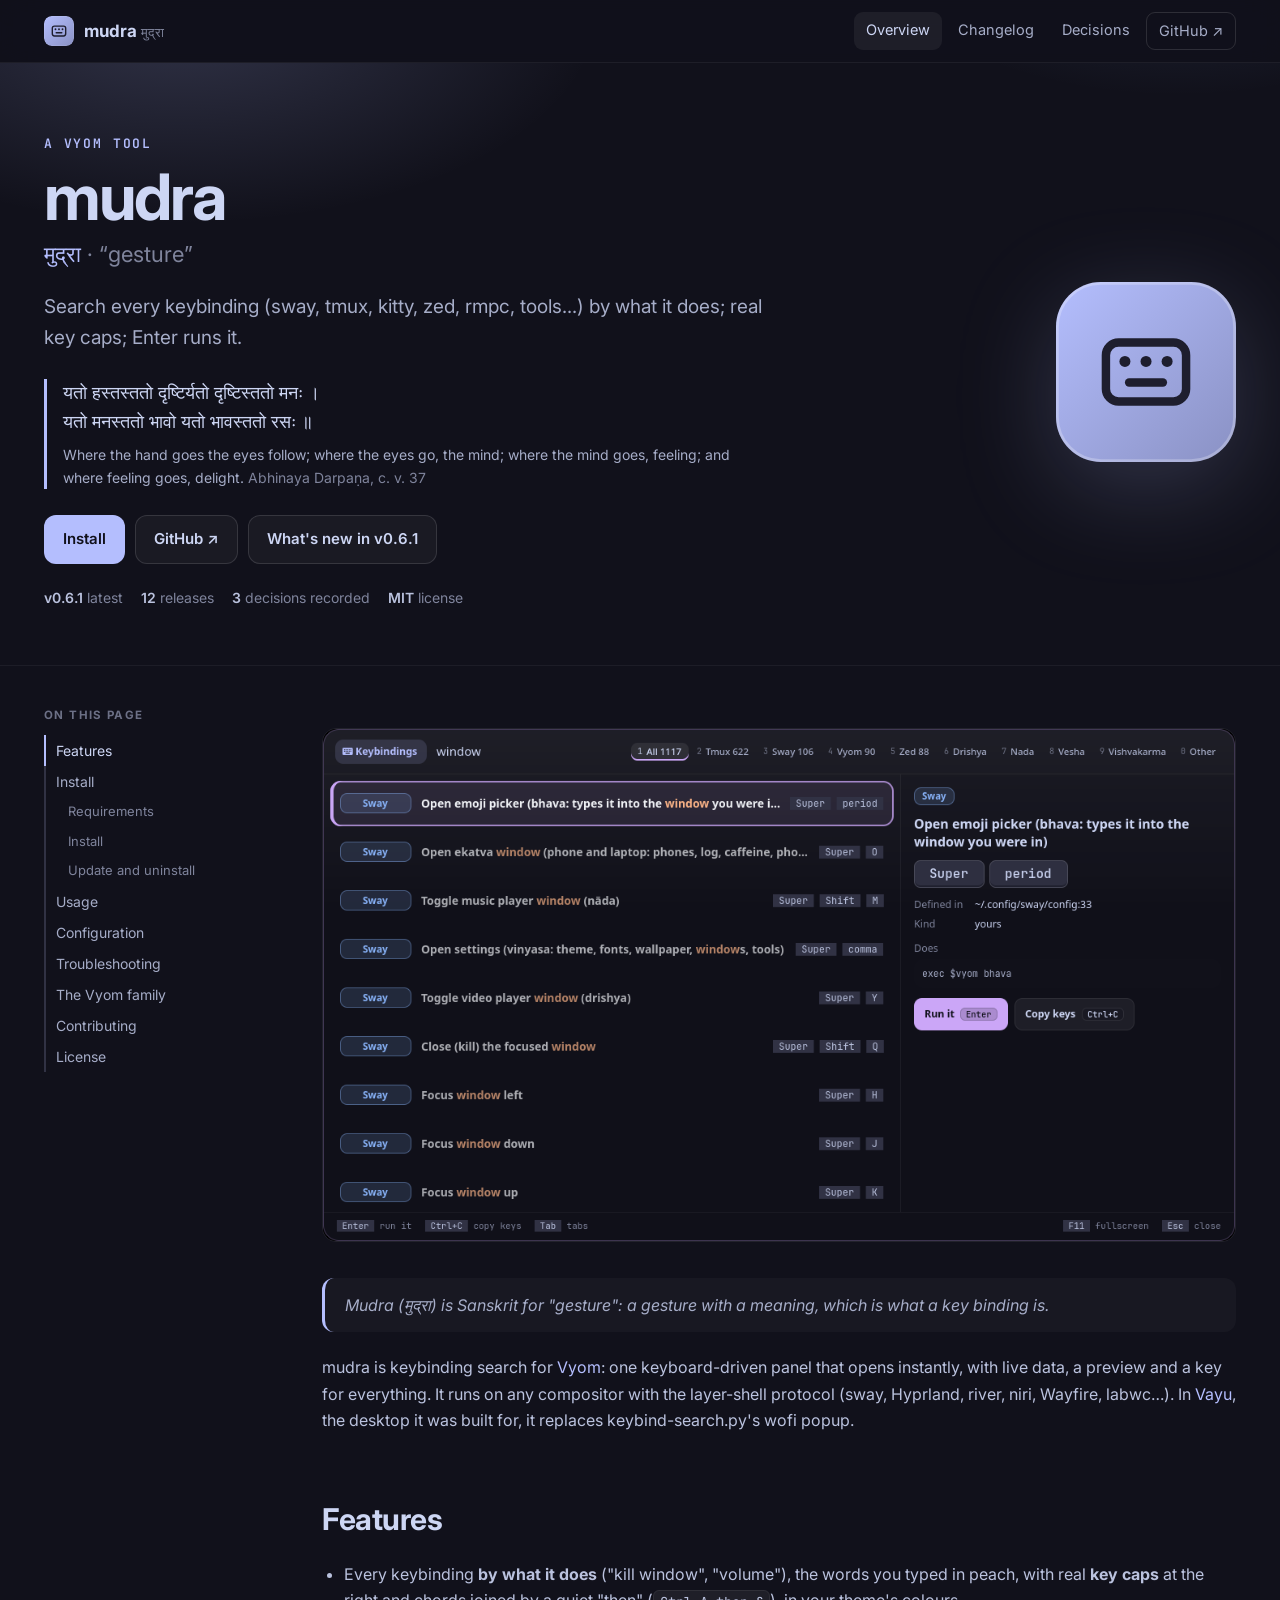
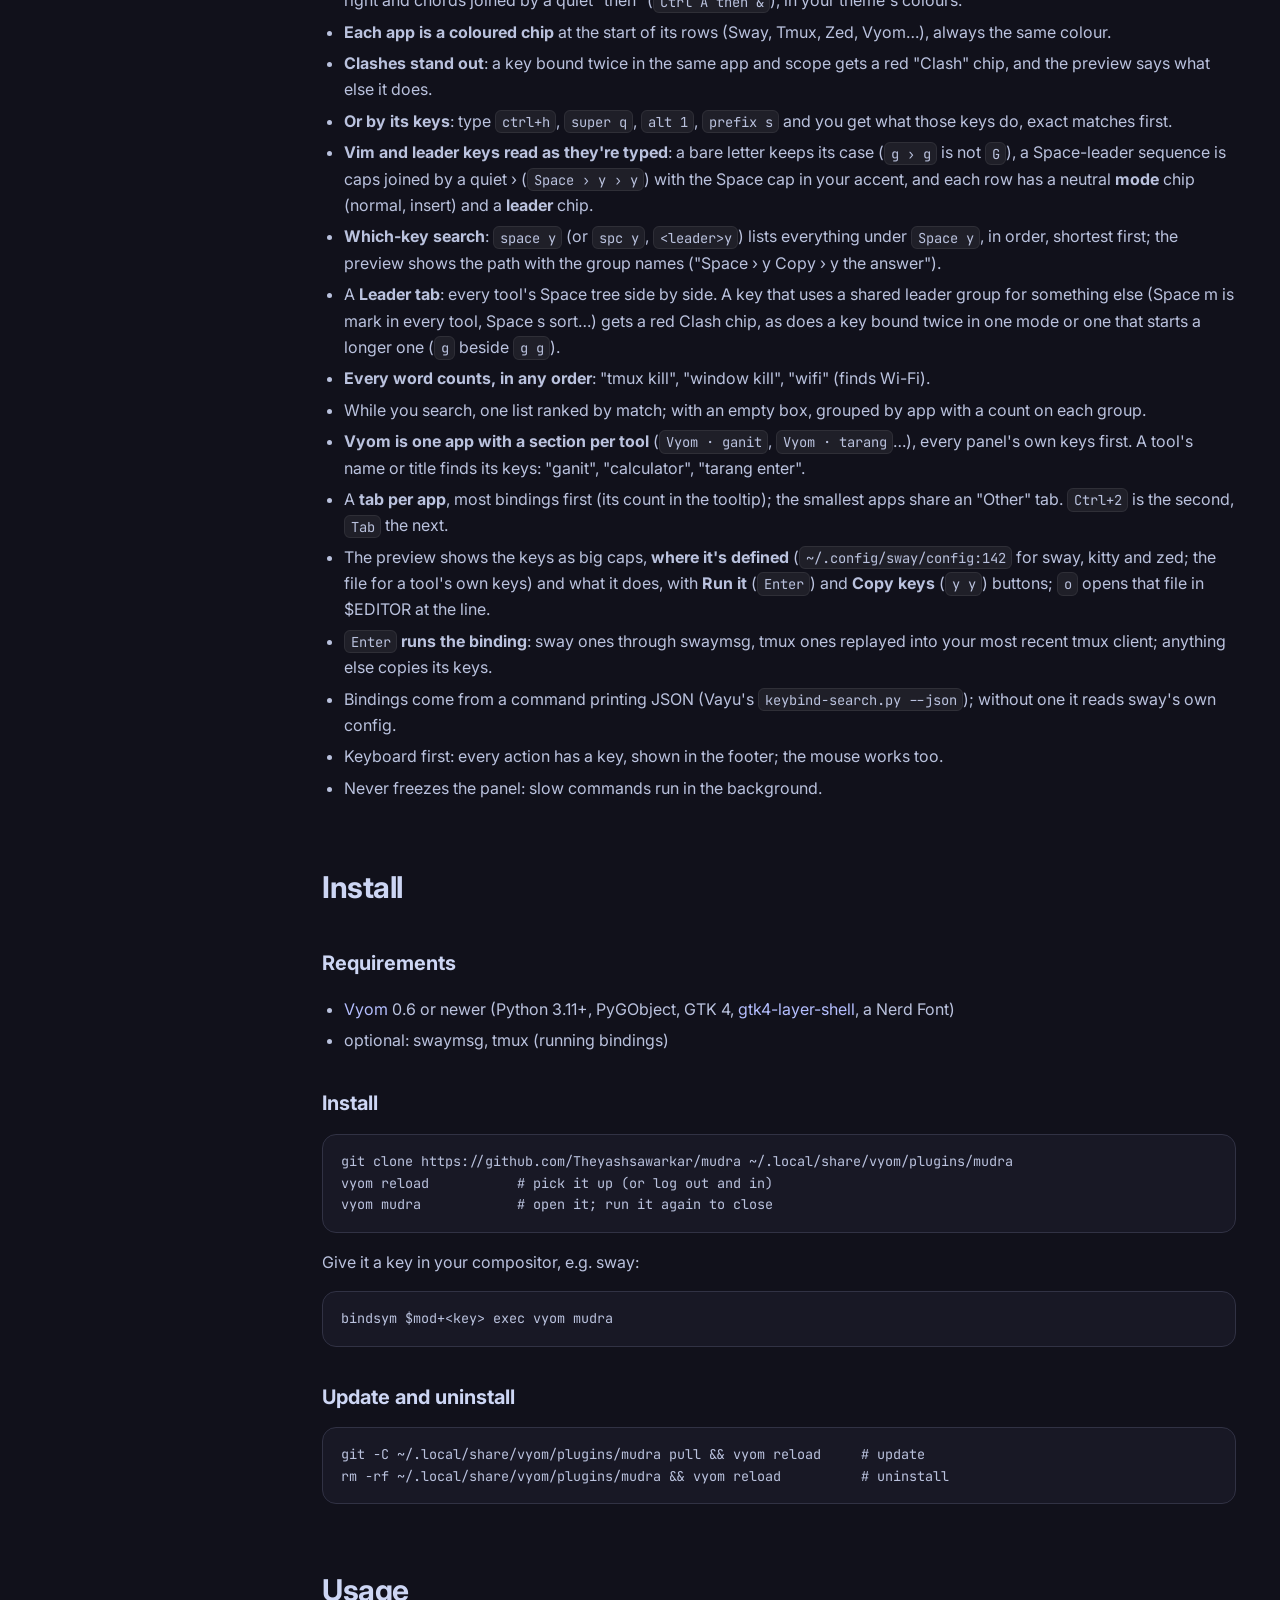
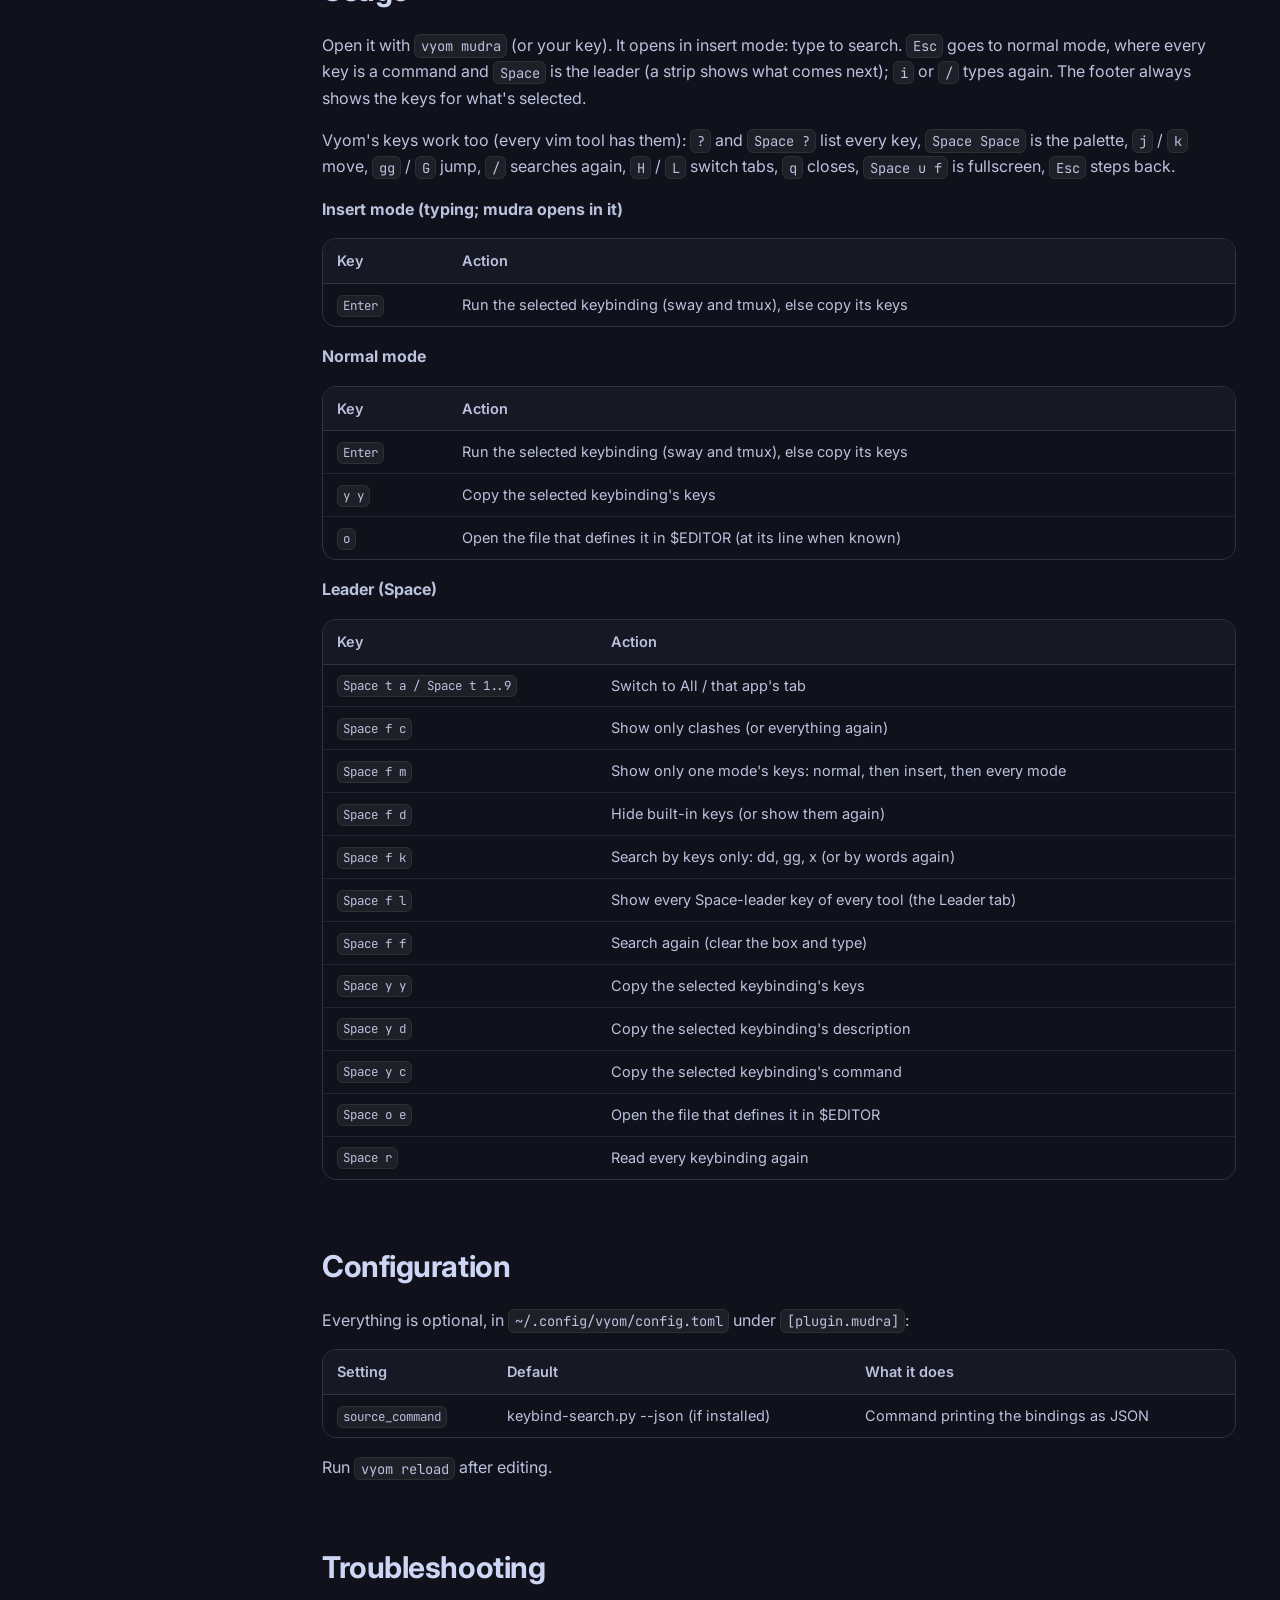
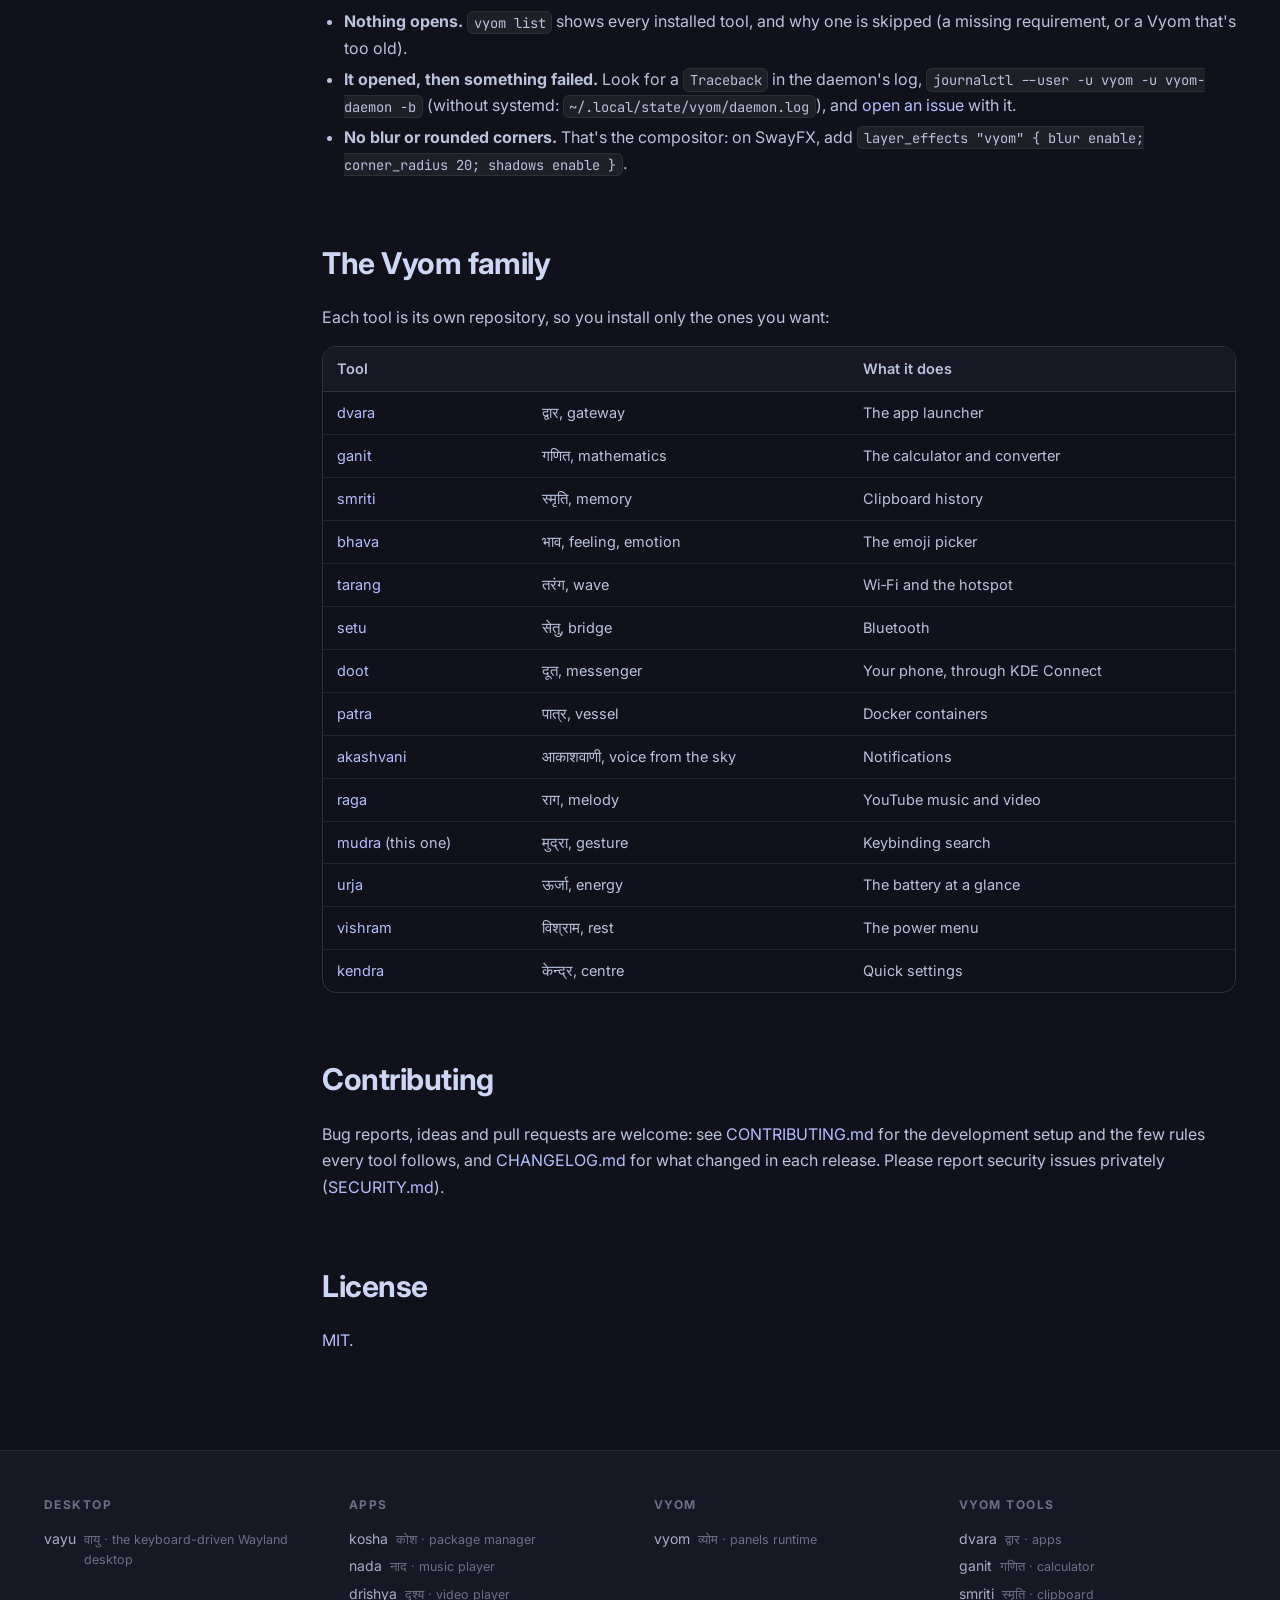
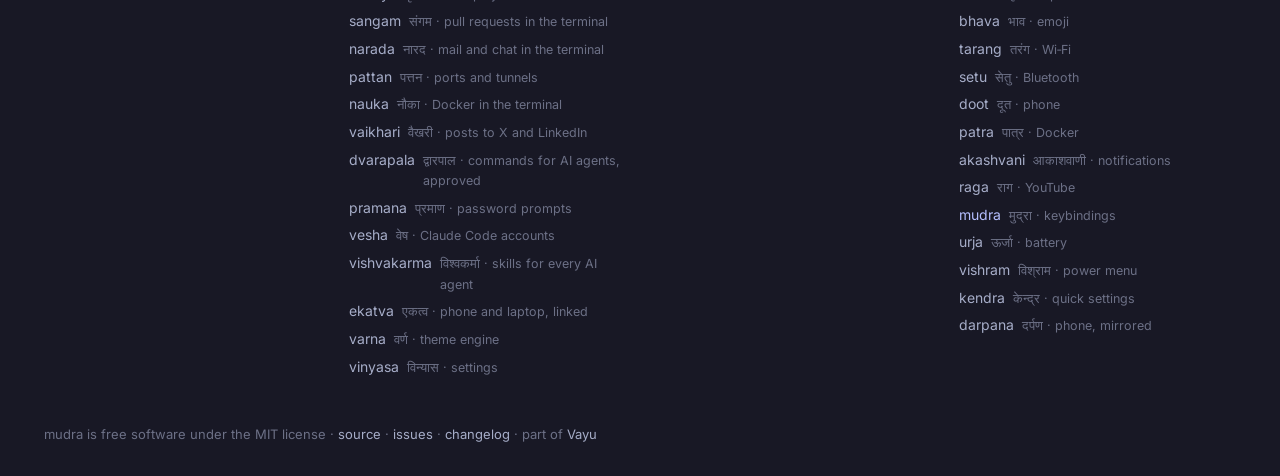
==== docs/index.html @ 69689704 "v0.6.1: No full read of every keybinding when Vyom starts. Co-Authored-By: Claude Opus 5.5 <noreply@" ====
<!doctype html>
<html lang="en">
<head>
<meta charset="utf-8">
<meta name="viewport" content="width=device-width, initial-scale=1">
<title>mudra · Search every keybinding (sway, tmux, kitty, zed, rmpc, tools...) by what it does; real key caps; Enter runs it.</title>
<meta name="description" content="Search every keybinding (sway, tmux, kitty, zed, rmpc, tools...) by what it does; real key caps; Enter runs it.">
<meta property="og:title" content="mudra · Search every keybinding (sway, tmux, kitty, zed, rmpc, tools...) by what it does; real key caps; Enter runs it.">
<meta property="og:description" content="Search every keybinding (sway, tmux, kitty, zed, rmpc, tools...) by what it does; real key caps; Enter runs it.">
<meta name="theme-color" content="#11111b">
<link rel="icon" href="assets/logo.svg" type="image/svg+xml">
<link rel="preconnect" href="https://fonts.googleapis.com">
<link href="https://fonts.googleapis.com/css2?family=Inter:wght@400;500;600;700;800&family=JetBrains+Mono:wght@400;600&display=swap" rel="stylesheet">
<link rel="stylesheet" href="assets/site.css">
<style>:root{--accent:#b4befe;--glow:#b4befe33}</style>
</head>
<body>
<header class="top"><div class="in">
<a class="brand" href="index.html"><img src="assets/logo.svg" alt=""><span>mudra <small>मुद्रा</small></span></a>
<nav><a href="index.html" class="on">Overview</a><a href="changelog.html" class="">Changelog</a><a href="adr/index.html" class=" hide">Decisions</a><a class="gh" href="https://github.com/Theyashsawarkar/mudra">GitHub ↗</a></nav></div></header>
<section class="hero"><div class="in"><div>
<div class="eyebrow">a Vyom tool</div>
<h1>mudra</h1>
<div class="sa">मुद्रा <span>· “gesture”</span></div>
<p class="lead">Search every keybinding (sway, tmux, kitty, zed, rmpc, tools...) by what it does; real key caps; Enter runs it.</p>
<figure class="shloka"><p lang="sa">यतो हस्तस्ततो दृष्टिर्यतो दृष्टिस्ततो मनः ।<br>यतो मनस्ततो भावो यतो भावस्ततो रसः ॥</p><figcaption>Where the hand goes the eyes follow; where the eyes go, the mind; where the mind goes, feeling; and where feeling goes, delight. <cite>Abhinaya Darpaṇa, c. v. 37</cite></figcaption></figure>
<div class="cta"><a class="btn primary" href="#install">Install</a><a class="btn" href="https://github.com/Theyashsawarkar/mudra">GitHub ↗</a>
<a class="btn" href="changelog.html">What's new in v0.6.1</a></div>
<div class="meta"><span><b>v0.6.1</b> latest</span><span><b>12</b> releases</span><span><b>3</b> decisions recorded</span><span><b>MIT</b> license</span></div>
</div><img class="logo" src="assets/logo.svg" alt="mudra logo"></div></section>
<div class="wrap"><aside class="toc"><b>On this page</b><a class="l2" href="#features">Features</a><a class="l2" href="#install">Install</a><a class="l3" href="#requirements">Requirements</a><a class="l3" href="#install">Install</a><a class="l3" href="#update-and-uninstall">Update and uninstall</a><a class="l2" href="#usage">Usage</a><a class="l2" href="#configuration">Configuration</a><a class="l2" href="#troubleshooting">Troubleshooting</a><a class="l2" href="#the-vyom-family">The Vyom family</a><a class="l2" href="#contributing">Contributing</a><a class="l2" href="#license">License</a></aside><article>
<p align="center">
  <img alt="mudra: keybindings panel" src="assets/screenshots/mudra.png" width="100%">
</p>
<blockquote><p><em>Mudra</em> (मुद्रा) is Sanskrit for "gesture": a gesture with a meaning, which is what a key binding is.</p></blockquote>
<p>mudra is keybinding search for <a href="https://github.com/Theyashsawarkar/vyom">Vyom</a>: one keyboard-driven panel that opens instantly, with live data, a preview and a key for everything. It runs on any compositor with the layer-shell protocol (sway, Hyprland, river, niri, Wayfire, labwc…). In <a href="https://github.com/Theyashsawarkar/vayu">Vayu</a>, the desktop it was built for, it replaces keybind-search.py's wofi popup.</p>
<h2 id="features"><a class="anchor" href="#features">#</a>Features</h2>
<ul><li>Every keybinding <strong>by what it does</strong> ("kill window", "volume"), the words you typed in peach, with real <strong>key caps</strong> at the right and chords joined by a quiet "then" (<code>Ctrl A then &amp;</code>), in your theme's colours.</li><li><strong>Each app is a coloured chip</strong> at the start of its rows (Sway, Tmux, Zed, Vyom…), always the same colour.</li><li><strong>Clashes stand out</strong>: a key bound twice in the same app and scope gets a red "Clash" chip, and the preview says what else it does.</li><li><strong>Or by its keys</strong>: type <code>ctrl+h</code>, <code>super q</code>, <code>alt 1</code>, <code>prefix s</code> and you get what those keys do, exact matches first.</li><li><strong>Vim and leader keys read as they're typed</strong>: a bare letter keeps its case (<code>g › g</code> is not <code>G</code>), a Space-leader sequence is caps joined by a quiet › (<code>Space › y › y</code>) with the Space cap in your accent, and each row has a neutral <strong>mode</strong> chip (normal, insert) and a <strong>leader</strong> chip.</li><li><strong>Which-key search</strong>: <code>space y</code> (or <code>spc y</code>, <code>&lt;leader&gt;y</code>) lists everything under <code>Space y</code>, in order, shortest first; the preview shows the path with the group names ("Space › y Copy › y the answer").</li><li>A <strong>Leader tab</strong>: every tool's Space tree side by side. A key that uses a shared leader group for something else (Space m is mark in every tool, Space s sort…) gets a red Clash chip, as does a key bound twice in one mode or one that starts a longer one (<code>g</code> beside <code>g g</code>).</li><li><strong>Every word counts, in any order</strong>: "tmux kill", "window kill", "wifi" (finds Wi-Fi).</li><li>While you search, one list ranked by match; with an empty box, grouped by app with a count on each group.</li><li><strong>Vyom is one app with a section per tool</strong> (<code>Vyom · ganit</code>, <code>Vyom · tarang</code>…), every panel's own keys first. A tool's name or title finds its keys: "ganit", "calculator", "tarang enter".</li><li>A <strong>tab per app</strong>, most bindings first (its count in the tooltip); the smallest apps share an "Other" tab. <code>Ctrl+2</code> is the second, <code>Tab</code> the next.</li><li>The preview shows the keys as big caps, <strong>where it's defined</strong> (<code>~/.config/sway/config:142</code> for sway, kitty and zed; the file for a tool's own keys) and what it does, with <strong>Run it</strong> (<code>Enter</code>) and <strong>Copy keys</strong> (<code>y y</code>) buttons; <code>o</code> opens that file in $EDITOR at the line.</li><li><code>Enter</code> <strong>runs the binding</strong>: sway ones through swaymsg, tmux ones replayed into your most recent tmux client; anything else copies its keys.</li><li>Bindings come from a command printing JSON (Vayu's <code>keybind-search.py --json</code>); without one it reads sway's own config.</li><li>Keyboard first: every action has a key, shown in the footer; the mouse works too.</li><li>Never freezes the panel: slow commands run in the background.</li></ul>
<h2 id="install"><a class="anchor" href="#install">#</a>Install</h2>
<h3 id="requirements"><a class="anchor" href="#requirements">#</a>Requirements</h3>
<ul><li><a href="https://github.com/Theyashsawarkar/vyom">Vyom</a> 0.6 or newer (Python 3.11+, PyGObject, GTK 4, <a href="https://github.com/wmww/gtk4-layer-shell">gtk4-layer-shell</a>, a Nerd Font)</li><li>optional: swaymsg, tmux (running bindings)</li></ul>
<h3 id="install"><a class="anchor" href="#install">#</a>Install</h3>
<pre class="code" data-lang="sh"><code>git clone https://github.com/Theyashsawarkar/mudra ~/.local/share/vyom/plugins/mudra
vyom reload           # pick it up (or log out and in)
vyom mudra            # open it; run it again to close</code></pre>
<p>Give it a key in your compositor, e.g. sway:</p>
<pre class="code" data-lang="sh"><code>bindsym $mod+&lt;key&gt; exec vyom mudra</code></pre>
<h3 id="update-and-uninstall"><a class="anchor" href="#update-and-uninstall">#</a>Update and uninstall</h3>
<pre class="code" data-lang="sh"><code>git -C ~/.local/share/vyom/plugins/mudra pull &amp;&amp; vyom reload     # update
rm -rf ~/.local/share/vyom/plugins/mudra &amp;&amp; vyom reload          # uninstall</code></pre>
<h2 id="usage"><a class="anchor" href="#usage">#</a>Usage</h2>
<p>Open it with <code>vyom mudra</code> (or your key). It opens in insert mode: type to search. <code>Esc</code> goes to normal mode, where every key is a command and <code>Space</code> is the leader (a strip shows what comes next); <code>i</code> or <code>/</code> types again. The footer always shows the keys for what's selected.</p>
<!-- KEYS (generated by scripts/keybinds.py from mudra/vim.py) -->
<p>Vyom's keys work too (every vim tool has them): <code>?</code> and <code>Space ?</code> list every key, <code>Space Space</code> is the palette, <code>j</code> / <code>k</code> move, <code>gg</code> / <code>G</code> jump, <code>/</code> searches again, <code>H</code> / <code>L</code> switch tabs, <code>q</code> closes, <code>Space u f</code> is fullscreen, <code>Esc</code> steps back.</p>
<p><strong>Insert mode (typing; mudra opens in it)</strong></p>
<div class="table"><table><thead><tr><th>Key</th><th>Action</th></tr></thead><tbody><tr><td><code>Enter</code></td><td>Run the selected keybinding (sway and tmux), else copy its keys</td></tr></tbody></table></div>
<p><strong>Normal mode</strong></p>
<div class="table"><table><thead><tr><th>Key</th><th>Action</th></tr></thead><tbody><tr><td><code>Enter</code></td><td>Run the selected keybinding (sway and tmux), else copy its keys</td></tr><tr><td><code>y y</code></td><td>Copy the selected keybinding's keys</td></tr><tr><td><code>o</code></td><td>Open the file that defines it in $EDITOR (at its line when known)</td></tr></tbody></table></div>
<p><strong>Leader (Space)</strong></p>
<div class="table"><table><thead><tr><th>Key</th><th>Action</th></tr></thead><tbody><tr><td><code>Space t a / Space t 1..9</code></td><td>Switch to All / that app's tab</td></tr><tr><td><code>Space f c</code></td><td>Show only clashes (or everything again)</td></tr><tr><td><code>Space f m</code></td><td>Show only one mode's keys: normal, then insert, then every mode</td></tr><tr><td><code>Space f d</code></td><td>Hide built-in keys (or show them again)</td></tr><tr><td><code>Space f k</code></td><td>Search by keys only: dd, gg, x (or by words again)</td></tr><tr><td><code>Space f l</code></td><td>Show every Space-leader key of every tool (the Leader tab)</td></tr><tr><td><code>Space f f</code></td><td>Search again (clear the box and type)</td></tr><tr><td><code>Space y y</code></td><td>Copy the selected keybinding's keys</td></tr><tr><td><code>Space y d</code></td><td>Copy the selected keybinding's description</td></tr><tr><td><code>Space y c</code></td><td>Copy the selected keybinding's command</td></tr><tr><td><code>Space o e</code></td><td>Open the file that defines it in $EDITOR</td></tr><tr><td><code>Space r</code></td><td>Read every keybinding again</td></tr></tbody></table></div>
<!-- END KEYS -->
<h2 id="configuration"><a class="anchor" href="#configuration">#</a>Configuration</h2>
<p>Everything is optional, in <code>~/.config/vyom/config.toml</code> under <code>[plugin.mudra]</code>:</p>
<div class="table"><table><thead><tr><th>Setting</th><th>Default</th><th>What it does</th></tr></thead><tbody><tr><td><code>source_command</code></td><td>keybind-search.py --json (if installed)</td><td>Command printing the bindings as JSON</td></tr></tbody></table></div>
<p>Run <code>vyom reload</code> after editing.</p>
<h2 id="troubleshooting"><a class="anchor" href="#troubleshooting">#</a>Troubleshooting</h2>
<ul><li><strong>Nothing opens.</strong> <code>vyom list</code> shows every installed tool, and why one is skipped (a missing requirement, or a Vyom that's too old).</li><li><strong>It opened, then something failed.</strong> Look for a <code>Traceback</code> in the daemon's log, <code>journalctl --user -u vyom -u vyom-daemon -b</code> (without systemd: <code>~/.local/state/vyom/daemon.log</code>), and <a href="https://github.com/Theyashsawarkar/mudra/issues/new/choose">open an issue</a> with it.</li><li><strong>No blur or rounded corners.</strong> That's the compositor: on SwayFX, add <code>layer_effects &quot;vyom&quot; { blur enable; corner_radius 20; shadows enable }</code>.</li></ul>
<h2 id="the-vyom-family"><a class="anchor" href="#the-vyom-family">#</a>The Vyom family</h2>
<p>Each tool is its own repository, so you install only the ones you want:</p>
<div class="table"><table><thead><tr><th>Tool</th><th></th><th>What it does</th></tr></thead><tbody><tr><td><a href="https://github.com/Theyashsawarkar/dvara">dvara</a></td><td>द्वार, gateway</td><td>The app launcher</td></tr><tr><td><a href="https://github.com/Theyashsawarkar/ganit">ganit</a></td><td>गणित, mathematics</td><td>The calculator and converter</td></tr><tr><td><a href="https://github.com/Theyashsawarkar/smriti">smriti</a></td><td>स्मृति, memory</td><td>Clipboard history</td></tr><tr><td><a href="https://github.com/Theyashsawarkar/bhava">bhava</a></td><td>भाव, feeling, emotion</td><td>The emoji picker</td></tr><tr><td><a href="https://github.com/Theyashsawarkar/tarang">tarang</a></td><td>तरंग, wave</td><td>Wi‑Fi and the hotspot</td></tr><tr><td><a href="https://github.com/Theyashsawarkar/setu">setu</a></td><td>सेतु, bridge</td><td>Bluetooth</td></tr><tr><td><a href="https://github.com/Theyashsawarkar/doot">doot</a></td><td>दूत, messenger</td><td>Your phone, through KDE Connect</td></tr><tr><td><a href="https://github.com/Theyashsawarkar/patra">patra</a></td><td>पात्र, vessel</td><td>Docker containers</td></tr><tr><td><a href="https://github.com/Theyashsawarkar/akashvani">akashvani</a></td><td>आकाशवाणी, voice from the sky</td><td>Notifications</td></tr><tr><td><a href="https://github.com/Theyashsawarkar/raga">raga</a></td><td>राग, melody</td><td>YouTube music and video</td></tr><tr><td><a href="https://github.com/Theyashsawarkar/mudra">mudra</a> (this one)</td><td>मुद्रा, gesture</td><td>Keybinding search</td></tr><tr><td><a href="https://github.com/Theyashsawarkar/urja">urja</a></td><td>ऊर्जा, energy</td><td>The battery at a glance</td></tr><tr><td><a href="https://github.com/Theyashsawarkar/vishram">vishram</a></td><td>विश्राम, rest</td><td>The power menu</td></tr><tr><td><a href="https://github.com/Theyashsawarkar/kendra">kendra</a></td><td>केन्द्र, centre</td><td>Quick settings</td></tr></tbody></table></div>
<h2 id="contributing"><a class="anchor" href="#contributing">#</a>Contributing</h2>
<p>Bug reports, ideas and pull requests are welcome: see <a href="https://github.com/Theyashsawarkar/mudra/blob/main/CONTRIBUTING.md">CONTRIBUTING.md</a> for the development setup and the few rules every tool follows, and <a href="changelog.html">CHANGELOG.md</a> for what changed in each release. Please report security issues privately (<a href="https://github.com/Theyashsawarkar/mudra/blob/main/SECURITY.md">SECURITY.md</a>).</p>
<h2 id="license"><a class="anchor" href="#license">#</a>License</h2>
<p><a href="https://github.com/Theyashsawarkar/mudra/blob/main/LICENSE">MIT</a>.</p>
</article></div>
<footer><div class="in"><div><h4>Desktop</h4><a href="https://theyashsawarkar.github.io/vayu/" class="">vayu <span>वायु · the keyboard-driven Wayland desktop</span></a></div><div><h4>Apps</h4><a href="https://theyashsawarkar.github.io/kosha/" class="">kosha <span>कोश · package manager</span></a><a href="https://theyashsawarkar.github.io/nada/" class="">nada <span>नाद · music player</span></a><a href="https://theyashsawarkar.github.io/drishya/" class="">drishya <span>दृश्य · video player</span></a><a href="https://theyashsawarkar.github.io/sangam/" class="">sangam <span>संगम · pull requests in the terminal</span></a><a href="https://theyashsawarkar.github.io/narada/" class="">narada <span>नारद · mail and chat in the terminal</span></a><a href="https://theyashsawarkar.github.io/pattan/" class="">pattan <span>पत्तन · ports and tunnels</span></a><a href="https://theyashsawarkar.github.io/nauka/" class="">nauka <span>नौका · Docker in the terminal</span></a><a href="https://theyashsawarkar.github.io/vaikhari/" class="">vaikhari <span>वैखरी · posts to X and LinkedIn</span></a><a href="https://theyashsawarkar.github.io/dvarapala/" class="">dvarapala <span>द्वारपाल · commands for AI agents, approved</span></a><a href="https://theyashsawarkar.github.io/pramana/" class="">pramana <span>प्रमाण · password prompts</span></a><a href="https://theyashsawarkar.github.io/vesha/" class="">vesha <span>वेष · Claude Code accounts</span></a><a href="https://theyashsawarkar.github.io/vishvakarma/" class="">vishvakarma <span>विश्वकर्मा · skills for every AI agent</span></a><a href="https://theyashsawarkar.github.io/ekatva/" class="">ekatva <span>एकत्व · phone and laptop, linked</span></a><a href="https://theyashsawarkar.github.io/varna/" class="">varna <span>वर्ण · theme engine</span></a><a href="https://theyashsawarkar.github.io/vinyasa/" class="">vinyasa <span>विन्यास · settings</span></a></div><div><h4>Vyom</h4><a href="https://theyashsawarkar.github.io/vyom/" class="">vyom <span>व्योम · panels runtime</span></a></div><div><h4>Vyom tools</h4><a href="https://theyashsawarkar.github.io/dvara/" class="">dvara <span>द्वार · apps</span></a><a href="https://theyashsawarkar.github.io/ganit/" class="">ganit <span>गणित · calculator</span></a><a href="https://theyashsawarkar.github.io/smriti/" class="">smriti <span>स्मृति · clipboard</span></a><a href="https://theyashsawarkar.github.io/bhava/" class="">bhava <span>भाव · emoji</span></a><a href="https://theyashsawarkar.github.io/tarang/" class="">tarang <span>तरंग · Wi‑Fi</span></a><a href="https://theyashsawarkar.github.io/setu/" class="">setu <span>सेतु · Bluetooth</span></a><a href="https://theyashsawarkar.github.io/doot/" class="">doot <span>दूत · phone</span></a><a href="https://theyashsawarkar.github.io/patra/" class="">patra <span>पात्र · Docker</span></a><a href="https://theyashsawarkar.github.io/akashvani/" class="">akashvani <span>आकाशवाणी · notifications</span></a><a href="https://theyashsawarkar.github.io/raga/" class="">raga <span>राग · YouTube</span></a><a href="https://theyashsawarkar.github.io/mudra/" class="me">mudra <span>मुद्रा · keybindings</span></a><a href="https://theyashsawarkar.github.io/urja/" class="">urja <span>ऊर्जा · battery</span></a><a href="https://theyashsawarkar.github.io/vishram/" class="">vishram <span>विश्राम · power menu</span></a><a href="https://theyashsawarkar.github.io/kendra/" class="">kendra <span>केन्द्र · quick settings</span></a><a href="https://theyashsawarkar.github.io/darpana/" class="">darpana <span>दर्पण · phone, mirrored</span></a></div></div>
<div class="bottom">mudra is free software under the MIT license · <a href="https://github.com/Theyashsawarkar/mudra">source</a> · <a href="https://github.com/Theyashsawarkar/mudra/issues">issues</a> · <a href="changelog.html">changelog</a> · part of <a href="https://theyashsawarkar.github.io/vayu/">Vayu</a></div></footer>
<script>
document.querySelectorAll('pre.code').forEach(p=>{const b=document.createElement('button');b.className='copy';b.textContent='Copy';
b.onclick=()=>{navigator.clipboard.writeText(p.innerText.replace(/^Copy/,'')).then(()=>{b.textContent='Copied';setTimeout(()=>b.textContent='Copy',1200)})};p.appendChild(b)});
const links=[...document.querySelectorAll('.toc a')];if(links.length){const hs=links.map(a=>document.getElementById(a.hash.slice(1))).filter(Boolean);
const on=()=>{let cur=hs[0];for(const h of hs){if(h.getBoundingClientRect().top<120)cur=h}links.forEach(a=>a.classList.toggle('on',cur&&a.hash==='#'+cur.id))};
addEventListener('scroll',on,{passive:true});on()}
</script>
</body>
</html>
---- docs/assets/site.css ----
:root{--crust:#11111b;--mantle:#181825;--base:#1e1e2e;--s0:#313244;--s1:#45475a;--ov0:#6c7086;--ov1:#7f849c;
--sub0:#a6adc8;--sub1:#bac2de;--text:#cdd6f4;--mauve:#cba6f7;--green:#a6e3a1;--peach:#fab387;--red:#f38ba8;--blue:#89b4fa;
--ui:"Inter","Segoe UI",system-ui,sans-serif;--mono:"JetBrains Mono","JetBrainsMono Nerd Font",ui-monospace,monospace}
*{box-sizing:border-box}html{scroll-behavior:smooth;scroll-padding-top:76px}
body{margin:0;background:var(--crust);color:var(--text);font:16px/1.65 var(--ui);-webkit-font-smoothing:antialiased}
a{color:var(--accent);text-decoration:none}a:hover{text-decoration:underline}
code{font:.86em var(--mono);background:rgba(255,255,255,.06);border:1px solid rgba(255,255,255,.07);padding:.12em .4em;border-radius:6px;color:var(--sub1)}
img{max-width:100%;height:auto}
/* nav */
.top{position:sticky;top:0;z-index:20;backdrop-filter:blur(18px) saturate(1.4);-webkit-backdrop-filter:blur(18px) saturate(1.4);
background:rgba(17,17,27,.72);border-bottom:1px solid rgba(255,255,255,.06)}
.top .in{max-width:1240px;margin:0 auto;padding:12px 24px;display:flex;align-items:center;gap:22px}
.brand{display:flex;align-items:center;gap:10px;font-weight:700;font-size:17px;color:var(--text)}
.brand img{width:30px;height:30px;border-radius:8px}.brand small{font-weight:500;color:var(--ov1);font-size:13px}
.top nav{display:flex;gap:4px;margin-left:auto;flex-wrap:wrap}
.top nav a{color:var(--sub0);padding:6px 12px;border-radius:9px;font-size:14.5px}
.top nav a:hover,.top nav a.on{background:rgba(255,255,255,.06);color:var(--text);text-decoration:none}
.top nav a.gh{border:1px solid rgba(255,255,255,.12)}
/* hero */
.hero{position:relative;overflow:hidden;border-bottom:1px solid rgba(255,255,255,.05)}
.hero:before{content:"";position:absolute;inset:-40% -10% auto;height:640px;
background:radial-gradient(600px 300px at 20% 30%,var(--glow),transparent 70%),radial-gradient(500px 300px at 85% 10%,rgba(137,180,250,.18),transparent 70%);pointer-events:none}
.hero .in{position:relative;max-width:1240px;margin:0 auto;padding:72px 24px 56px;display:grid;grid-template-columns:minmax(0,1fr) auto;gap:40px;align-items:center}
.eyebrow{font:600 13px var(--mono);letter-spacing:.14em;text-transform:uppercase;color:var(--accent)}
.hero h1{font-size:clamp(40px,6vw,64px);line-height:1.04;margin:12px 0 6px;letter-spacing:-.03em}
.hero .sa{font-size:22px;color:var(--accent);margin-bottom:18px}.hero .sa span{color:var(--ov1)}
.hero .shloka{margin:0 0 26px;padding-left:16px;border-left:3px solid var(--accent);max-width:720px}.hero .shloka p{margin:0 0 6px;font-size:18px;line-height:1.6;color:var(--text)}.hero .shloka figcaption{font-size:14px;color:var(--sub0)}.hero .shloka cite{color:var(--ov1);font-style:normal;white-space:nowrap}
.hero p.lead{font-size:19px;color:var(--sub0);max-width:720px;margin:0 0 26px}
.cta{display:flex;gap:10px;flex-wrap:wrap}
.btn{display:inline-flex;align-items:center;gap:8px;padding:11px 18px;border-radius:12px;font-weight:600;font-size:15px;border:1px solid rgba(255,255,255,.12);color:var(--text);background:rgba(255,255,255,.04)}
.btn:hover{text-decoration:none;background:rgba(255,255,255,.08)}
.btn.primary{background:var(--accent);color:var(--crust);border-color:transparent}.btn.primary:hover{filter:brightness(1.06)}
.hero .logo{width:180px;height:180px;filter:drop-shadow(0 24px 48px var(--glow))}
.meta{display:flex;gap:18px;flex-wrap:wrap;margin-top:22px;color:var(--ov1);font-size:14px}.meta b{color:var(--sub1);font-weight:600}
/* layout */
.wrap{max-width:1240px;margin:0 auto;padding:40px 24px 80px;display:grid;grid-template-columns:230px minmax(0,1fr);gap:48px}
.toc{position:sticky;top:84px;align-self:start;max-height:calc(100vh - 100px);overflow:auto;font-size:14px;padding-right:6px}
.toc b{display:block;font-size:11.5px;letter-spacing:.12em;text-transform:uppercase;color:var(--ov0);margin:0 0 10px}
.toc a{display:block;color:var(--sub0);padding:4px 10px;border-left:2px solid var(--s0)}
.toc a.l3{padding-left:22px;font-size:13px;color:var(--ov1)}
.toc a:hover,.toc a.on{color:var(--text);border-left-color:var(--accent);text-decoration:none}
article{min-width:0}
article h2{font-size:30px;letter-spacing:-.015em;margin:56px 0 14px;padding-top:6px}
article h2:first-child{margin-top:0}
article h3{font-size:20px;margin:34px 0 10px}article h4{font-size:16px;margin:24px 0 8px;color:var(--sub1)}
article p,article li{color:var(--sub1)}
article .anchor{opacity:0;margin-left:-22px;width:22px;display:inline-block;color:var(--ov0)}
article h2:hover .anchor,article h3:hover .anchor{opacity:1;text-decoration:none}
article ul,article ol{padding-left:22px}article li{margin:5px 0}
article img{border-radius:14px;border:1px solid rgba(255,255,255,.07)}
article p[align=center]{text-align:center}article p[align=center] img{margin:6px 0}
article blockquote{margin:22px 0;padding:14px 20px;border-left:3px solid var(--accent);background:rgba(255,255,255,.03);border-radius:12px}
article blockquote p{margin:0;color:var(--sub0);font-style:italic}
pre.code{position:relative;background:var(--mantle);border:1px solid var(--s0);border-radius:14px;padding:16px 18px;overflow:auto;font:13.5px/1.6 var(--mono);color:var(--sub1)}
pre.code code{background:none;border:0;padding:0;font-size:inherit;color:inherit}
pre.code .copy{position:absolute;top:8px;right:8px;font:600 11px var(--ui);padding:4px 9px;border-radius:7px;border:1px solid var(--s1);background:var(--base);color:var(--sub0);cursor:pointer;opacity:0;transition:.15s}
pre.code:hover .copy{opacity:1}
.table{overflow:auto;margin:16px 0;border:1px solid var(--s0);border-radius:14px}
table{border-collapse:collapse;width:100%;font-size:14.5px}
th{text-align:left;background:var(--mantle);color:var(--sub1);font-weight:600;padding:10px 14px;border-bottom:1px solid var(--s0)}
td{padding:9px 14px;border-bottom:1px solid rgba(49,50,68,.6);color:var(--sub1);vertical-align:top}tr:last-child td{border-bottom:0}
td code{white-space:nowrap}
/* changelog */
.release{position:relative;padding:0 0 8px 28px;border-left:2px solid var(--s0);margin-left:6px}
.release:before{content:"";position:absolute;left:-7px;top:10px;width:12px;height:12px;border-radius:50%;background:var(--accent);box-shadow:0 0 0 4px var(--crust)}
.release h2{margin-top:0;font-size:24px}.release h2 .date{font:500 14px var(--mono);color:var(--ov1);margin-left:10px}
.release .tag{font:600 12px var(--mono);padding:2px 8px;border-radius:7px;background:rgba(255,255,255,.06);color:var(--accent);margin-left:8px;vertical-align:3px}
/* adr */
.cards{display:grid;grid-template-columns:repeat(auto-fill,minmax(300px,1fr));gap:14px;margin:18px 0}
.card{display:block;background:var(--mantle);border:1px solid var(--s0);border-radius:16px;padding:18px 20px;color:var(--text)}
.card:hover{border-color:var(--accent);text-decoration:none;transform:translateY(-1px)}
.card .n{font:600 12px var(--mono);color:var(--accent)}.card h3{margin:6px 0 6px;font-size:17px}.card p{margin:0;color:var(--sub0);font-size:14px}
.status{display:inline-block;font:600 11px var(--mono);padding:2px 8px;border-radius:7px;background:rgba(166,227,161,.14);color:var(--green);text-transform:uppercase;letter-spacing:.06em}
.status.superseded,.status.deprecated{background:rgba(250,179,135,.14);color:var(--peach)}.status.proposed{background:rgba(137,180,250,.14);color:var(--blue)}
/* footer */
footer{border-top:1px solid rgba(255,255,255,.06);background:var(--mantle)}
footer .in{max-width:1240px;margin:0 auto;padding:44px 24px;display:grid;grid-template-columns:repeat(auto-fit,minmax(200px,1fr));gap:28px}
footer h4{margin:0 0 10px;font-size:12px;letter-spacing:.12em;text-transform:uppercase;color:var(--ov0)}
footer a{display:flex;gap:8px;align-items:baseline;color:var(--sub0);font-size:14px;padding:2px 0}footer a span{color:var(--ov0);font-size:12.5px}
footer a.me{color:var(--accent)}
footer .bottom{max-width:1240px;margin:0 auto;padding:0 24px 30px;color:var(--ov0);font-size:13px}
footer .bottom a{display:inline;padding:0;font-size:13px}
@media(max-width:900px){.wrap{grid-template-columns:1fr}.toc{display:none}.hero .in{grid-template-columns:1fr}.hero .logo{width:110px;height:110px;order:-1}
.top nav a:not(.gh){padding:6px 8px}}
@media(max-width:560px){.top nav a.hide{display:none}.hero .in{padding:44px 16px 36px}.wrap{padding:28px 16px 60px}}
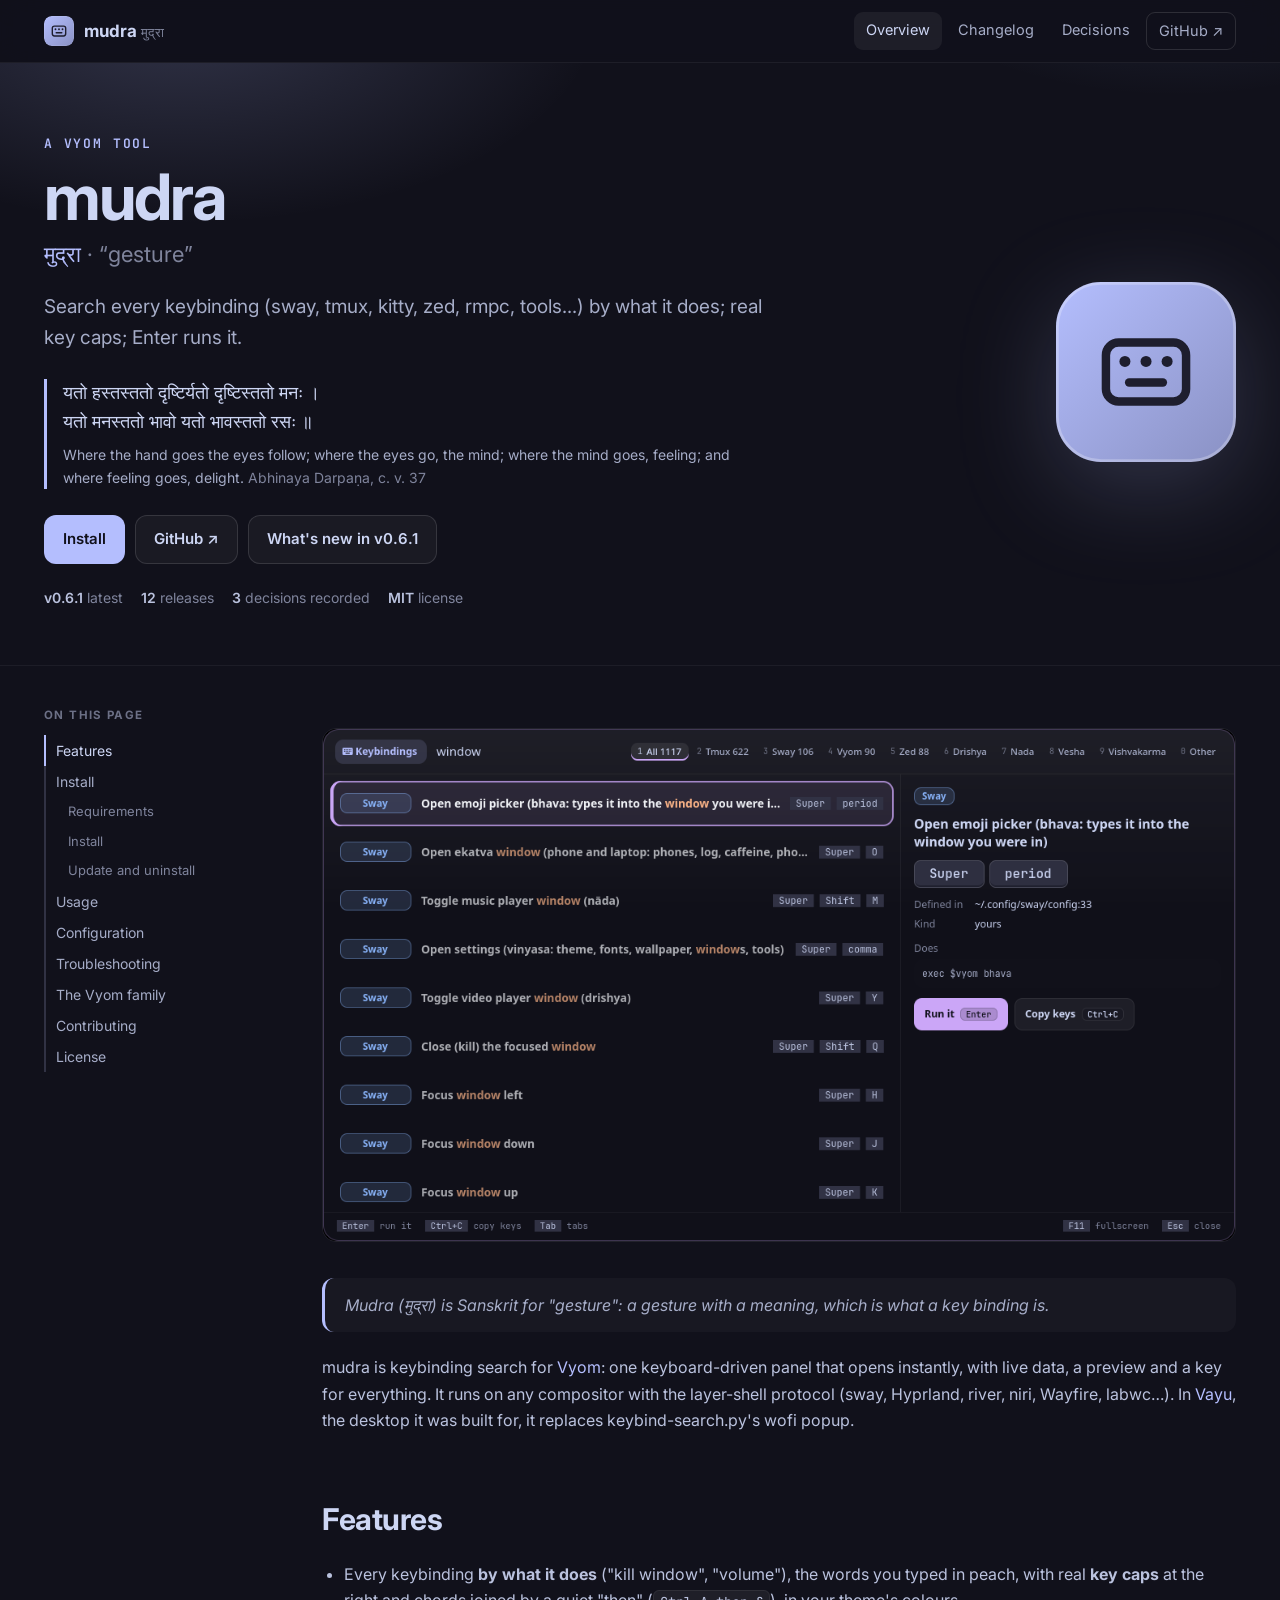
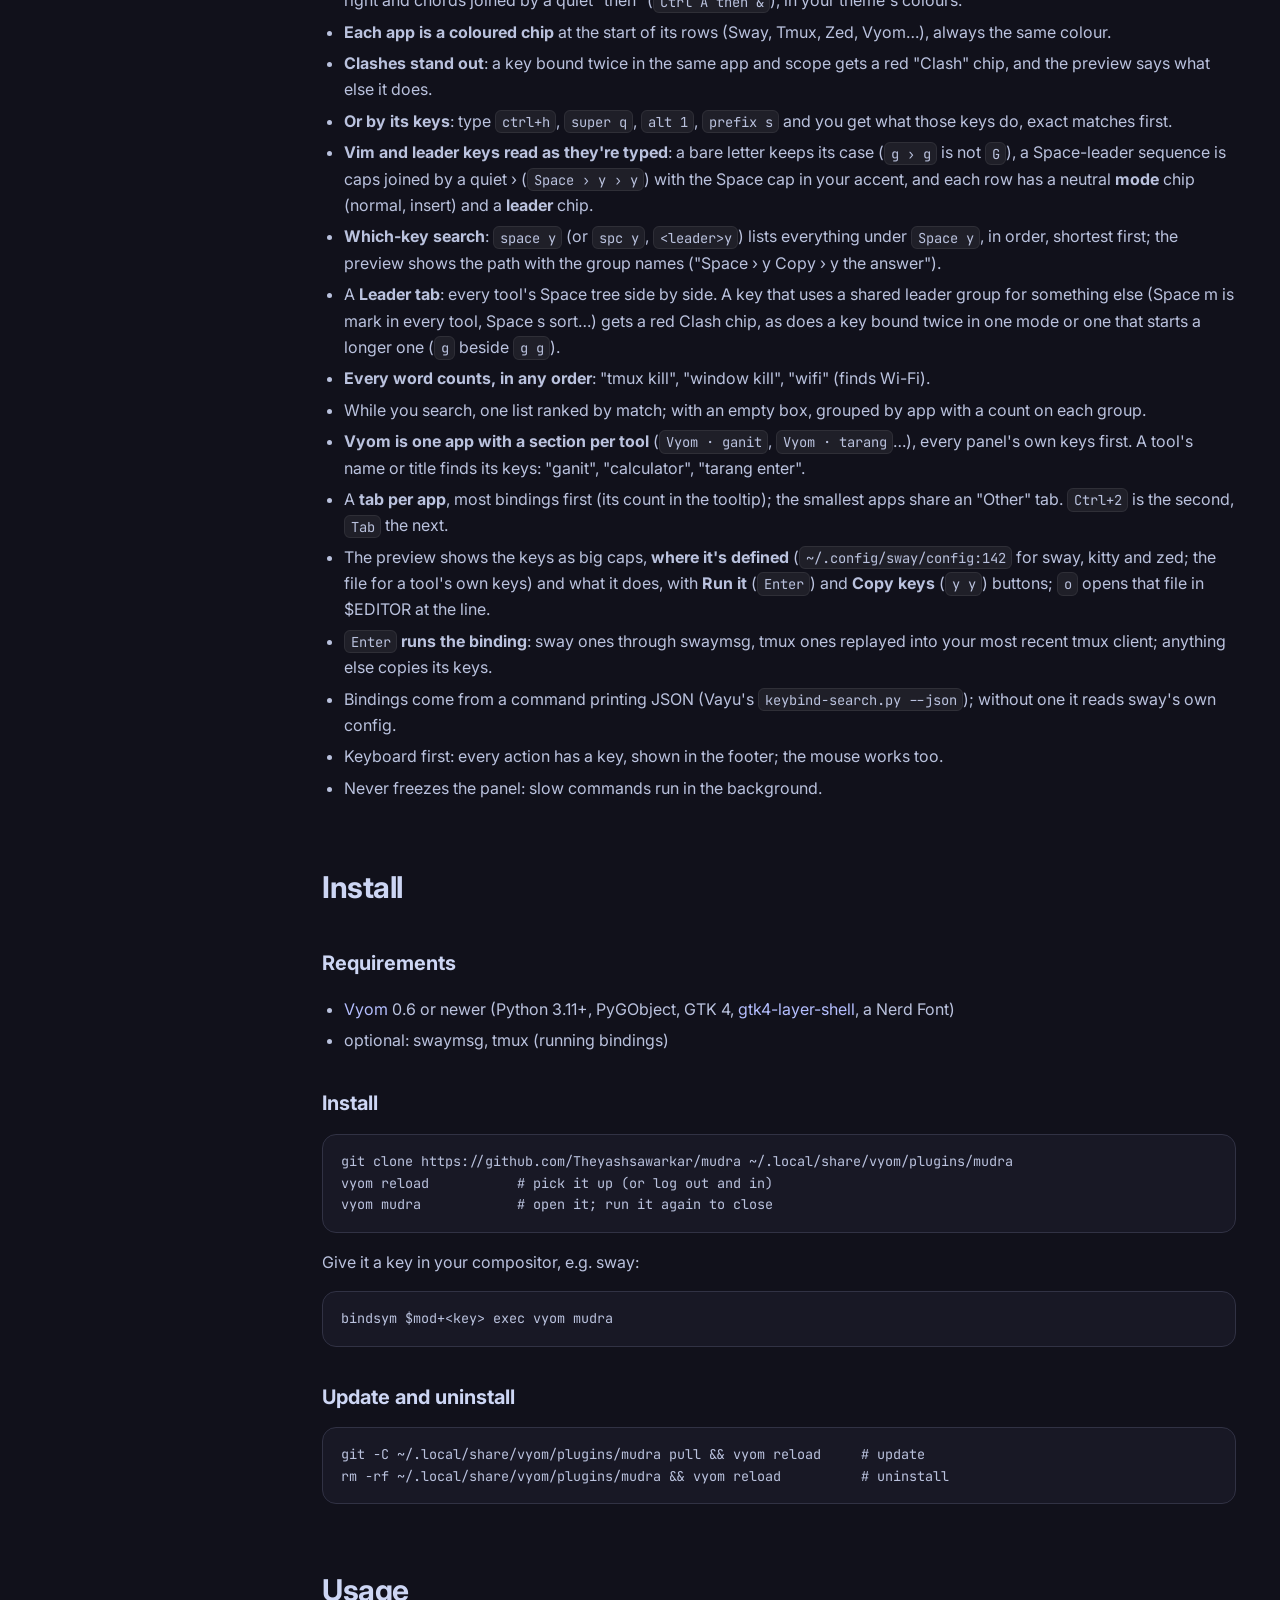
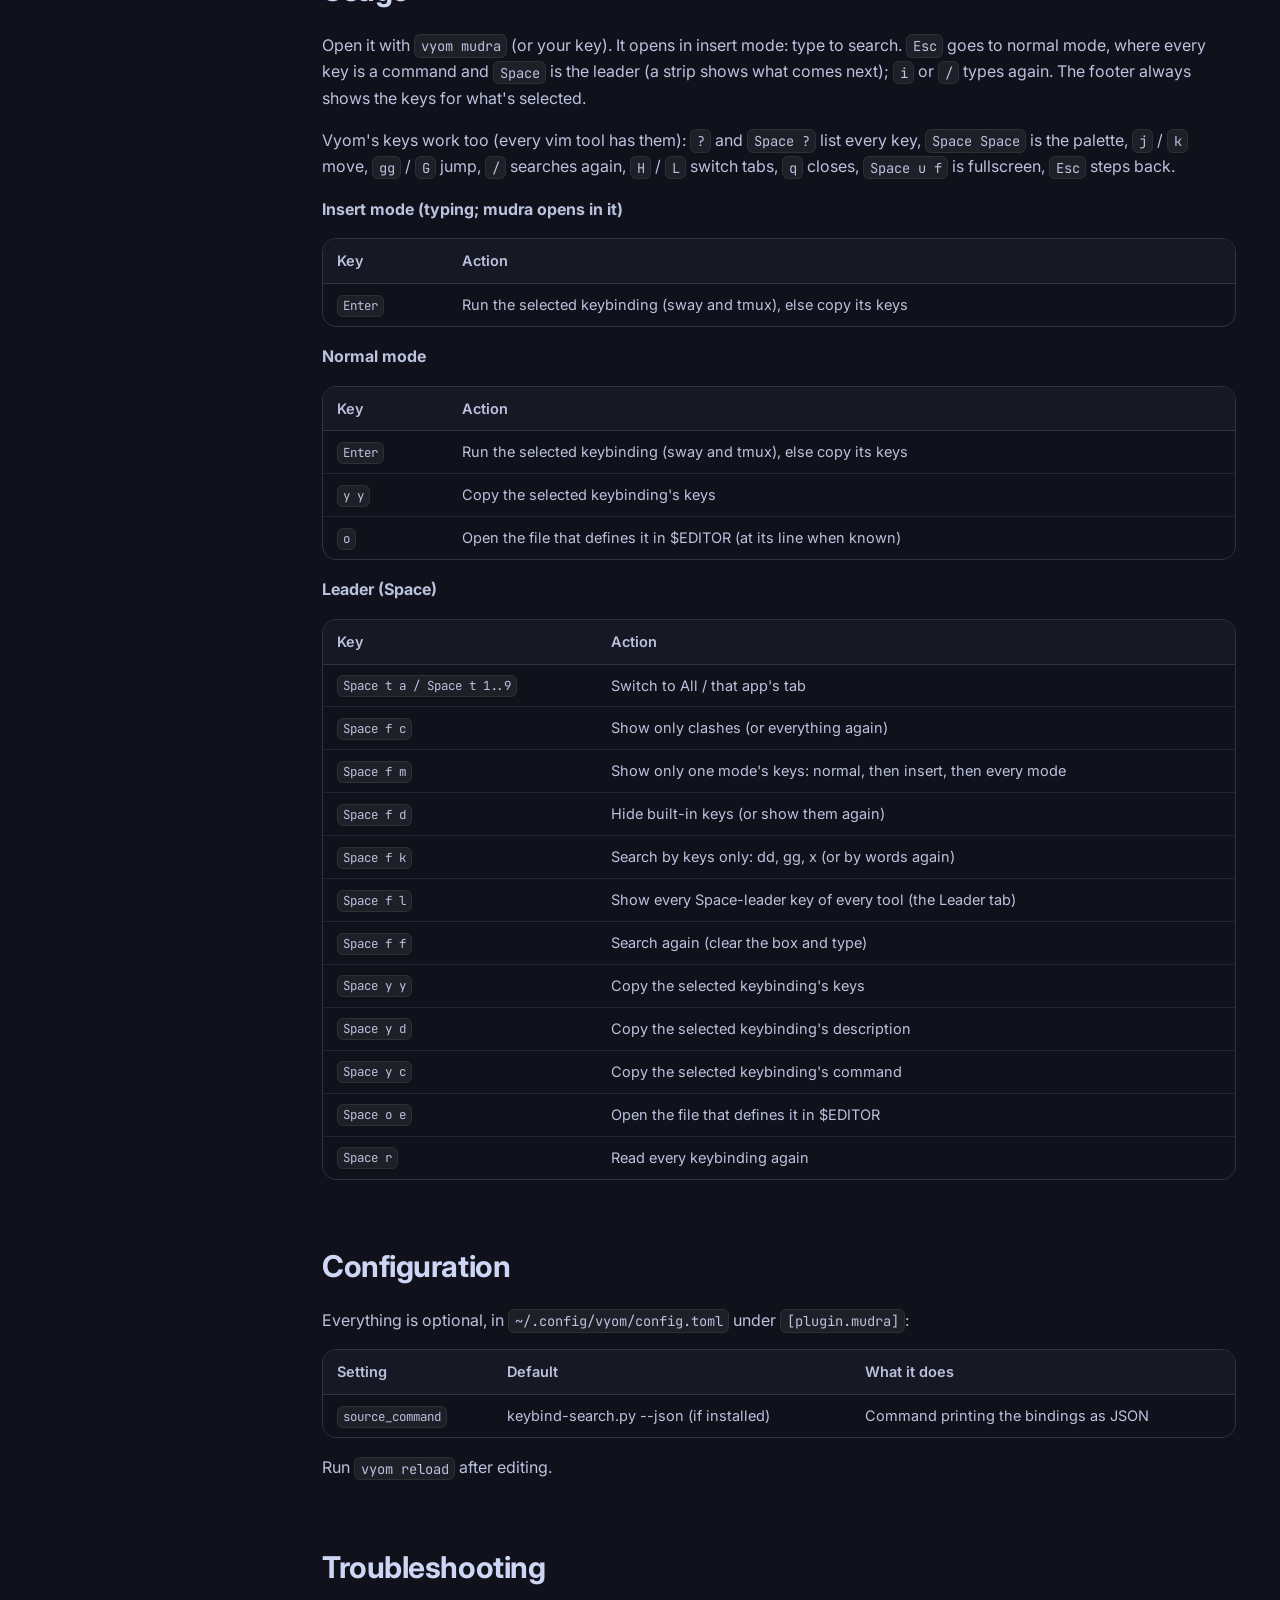
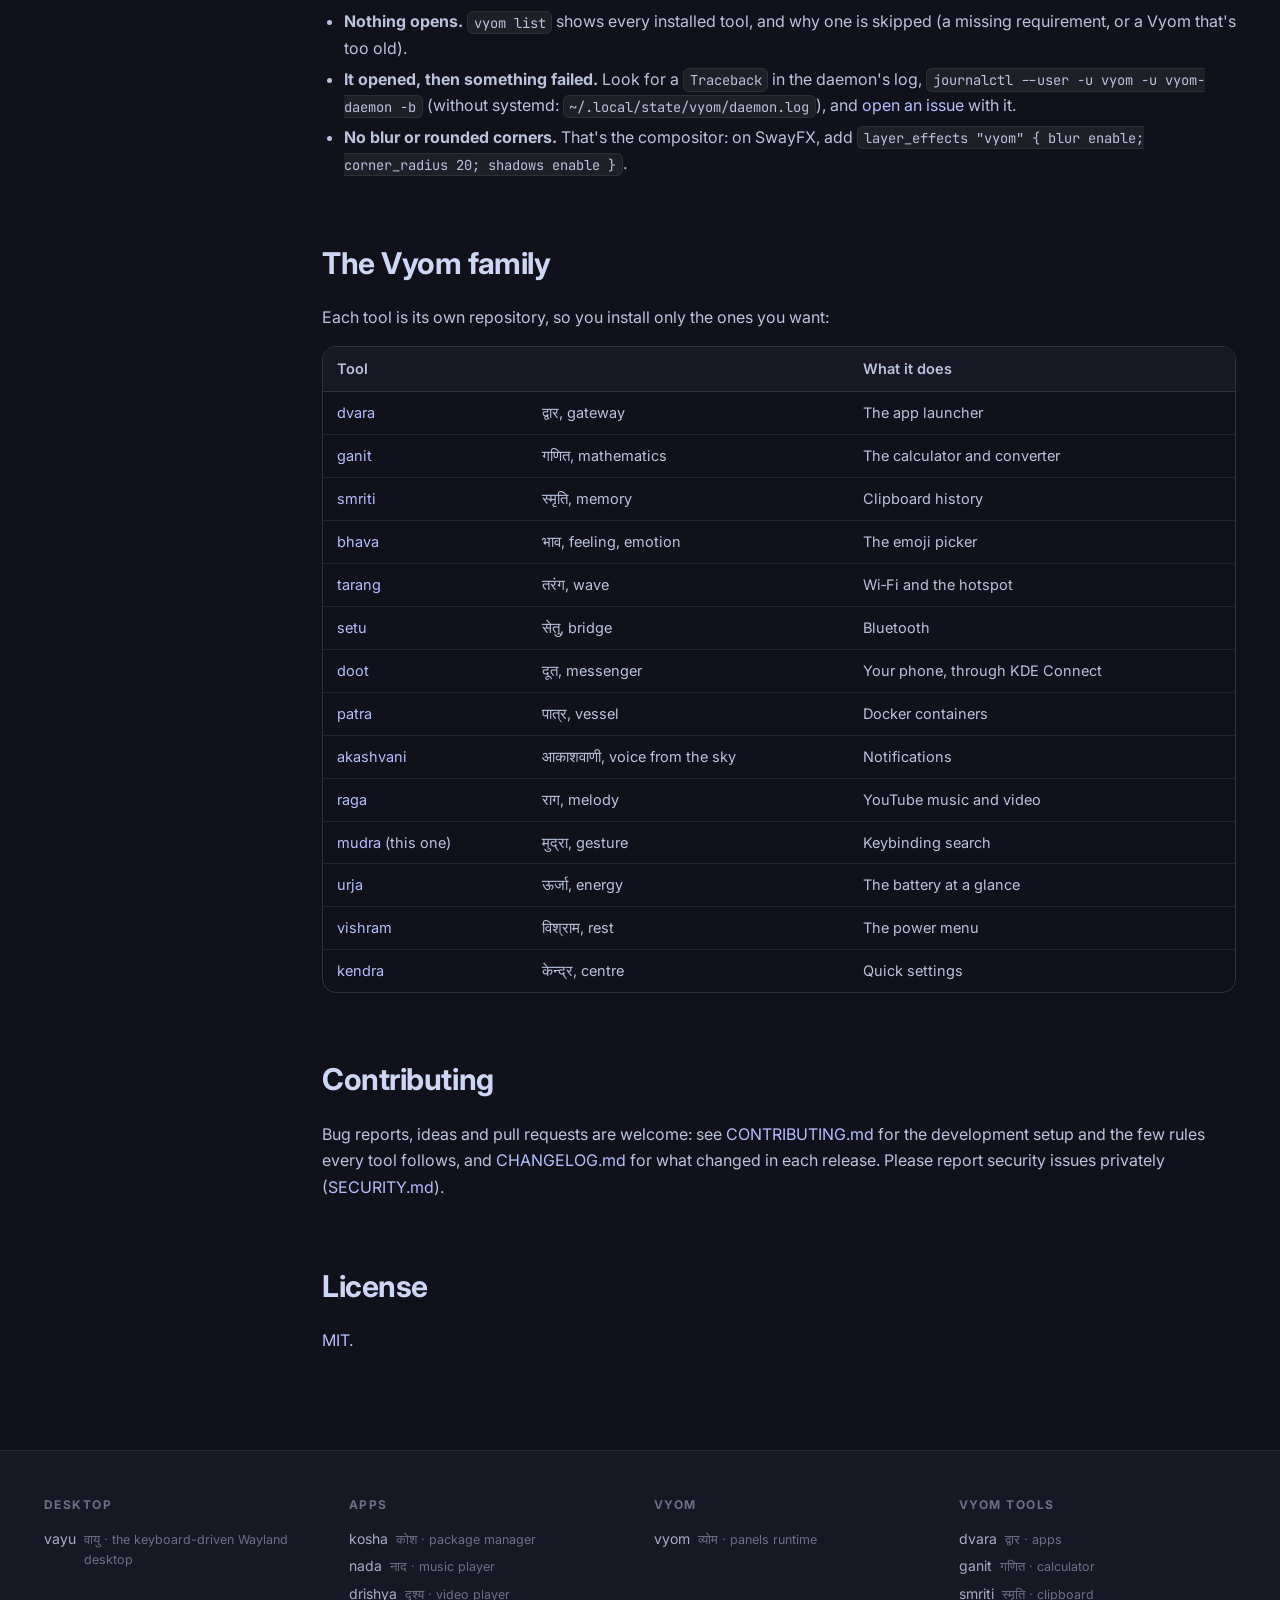
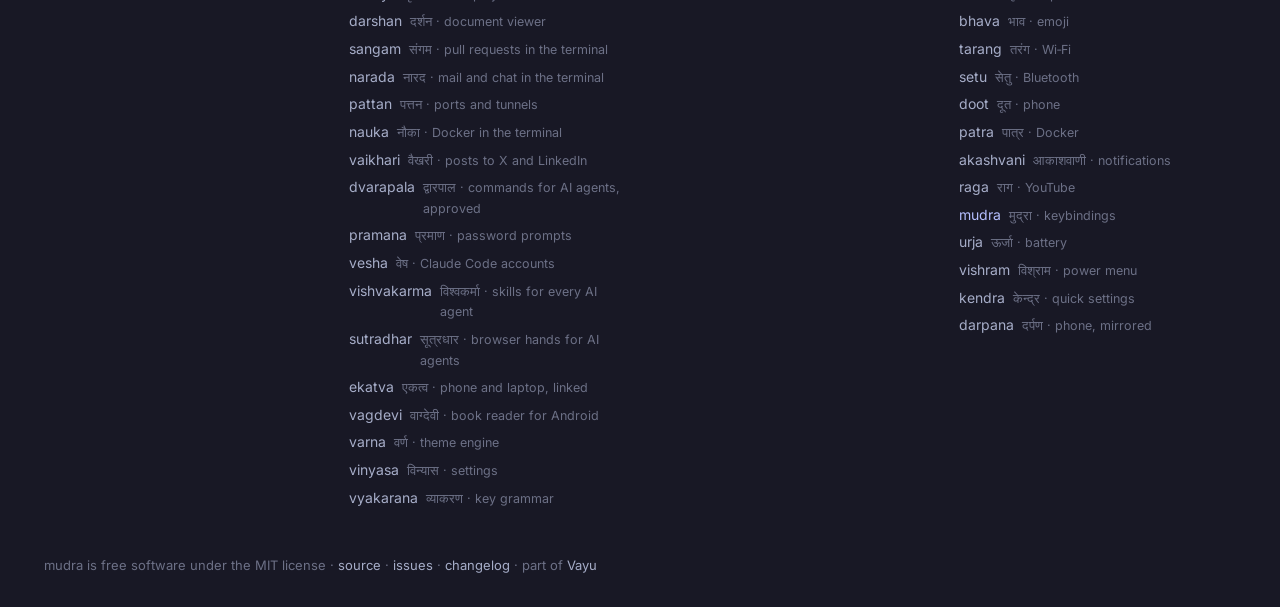
==== commit 58d2eb2f: "The website moves to mudra.theyashsawarkar.dev Every Vayu tool's site now has its own address on the" ====
--- a/docs/index.html
+++ b/docs/index.html
@@ -73,8 +73,8 @@
 <h2 id="license"><a class="anchor" href="#license">#</a>License</h2>
 <p><a href="https://github.com/Theyashsawarkar/mudra/blob/main/LICENSE">MIT</a>.</p>
 </article></div>
-<footer><div class="in"><div><h4>Desktop</h4><a href="https://theyashsawarkar.github.io/vayu/" class="">vayu <span>वायु · the keyboard-driven Wayland desktop</span></a></div><div><h4>Apps</h4><a href="https://theyashsawarkar.github.io/kosha/" class="">kosha <span>कोश · package manager</span></a><a href="https://theyashsawarkar.github.io/nada/" class="">nada <span>नाद · music player</span></a><a href="https://theyashsawarkar.github.io/drishya/" class="">drishya <span>दृश्य · video player</span></a><a href="https://theyashsawarkar.github.io/sangam/" class="">sangam <span>संगम · pull requests in the terminal</span></a><a href="https://theyashsawarkar.github.io/narada/" class="">narada <span>नारद · mail and chat in the terminal</span></a><a href="https://theyashsawarkar.github.io/pattan/" class="">pattan <span>पत्तन · ports and tunnels</span></a><a href="https://theyashsawarkar.github.io/nauka/" class="">nauka <span>नौका · Docker in the terminal</span></a><a href="https://theyashsawarkar.github.io/vaikhari/" class="">vaikhari <span>वैखरी · posts to X and LinkedIn</span></a><a href="https://theyashsawarkar.github.io/dvarapala/" class="">dvarapala <span>द्वारपाल · commands for AI agents, approved</span></a><a href="https://theyashsawarkar.github.io/pramana/" class="">pramana <span>प्रमाण · password prompts</span></a><a href="https://theyashsawarkar.github.io/vesha/" class="">vesha <span>वेष · Claude Code accounts</span></a><a href="https://theyashsawarkar.github.io/vishvakarma/" class="">vishvakarma <span>विश्वकर्मा · skills for every AI agent</span></a><a href="https://theyashsawarkar.github.io/ekatva/" class="">ekatva <span>एकत्व · phone and laptop, linked</span></a><a href="https://theyashsawarkar.github.io/varna/" class="">varna <span>वर्ण · theme engine</span></a><a href="https://theyashsawarkar.github.io/vinyasa/" class="">vinyasa <span>विन्यास · settings</span></a></div><div><h4>Vyom</h4><a href="https://theyashsawarkar.github.io/vyom/" class="">vyom <span>व्योम · panels runtime</span></a></div><div><h4>Vyom tools</h4><a href="https://theyashsawarkar.github.io/dvara/" class="">dvara <span>द्वार · apps</span></a><a href="https://theyashsawarkar.github.io/ganit/" class="">ganit <span>गणित · calculator</span></a><a href="https://theyashsawarkar.github.io/smriti/" class="">smriti <span>स्मृति · clipboard</span></a><a href="https://theyashsawarkar.github.io/bhava/" class="">bhava <span>भाव · emoji</span></a><a href="https://theyashsawarkar.github.io/tarang/" class="">tarang <span>तरंग · Wi‑Fi</span></a><a href="https://theyashsawarkar.github.io/setu/" class="">setu <span>सेतु · Bluetooth</span></a><a href="https://theyashsawarkar.github.io/doot/" class="">doot <span>दूत · phone</span></a><a href="https://theyashsawarkar.github.io/patra/" class="">patra <span>पात्र · Docker</span></a><a href="https://theyashsawarkar.github.io/akashvani/" class="">akashvani <span>आकाशवाणी · notifications</span></a><a href="https://theyashsawarkar.github.io/raga/" class="">raga <span>राग · YouTube</span></a><a href="https://theyashsawarkar.github.io/mudra/" class="me">mudra <span>मुद्रा · keybindings</span></a><a href="https://theyashsawarkar.github.io/urja/" class="">urja <span>ऊर्जा · battery</span></a><a href="https://theyashsawarkar.github.io/vishram/" class="">vishram <span>विश्राम · power menu</span></a><a href="https://theyashsawarkar.github.io/kendra/" class="">kendra <span>केन्द्र · quick settings</span></a><a href="https://theyashsawarkar.github.io/darpana/" class="">darpana <span>दर्पण · phone, mirrored</span></a></div></div>
-<div class="bottom">mudra is free software under the MIT license · <a href="https://github.com/Theyashsawarkar/mudra">source</a> · <a href="https://github.com/Theyashsawarkar/mudra/issues">issues</a> · <a href="changelog.html">changelog</a> · part of <a href="https://theyashsawarkar.github.io/vayu/">Vayu</a></div></footer>
+<footer><div class="in"><div><h4>Desktop</h4><a href="https://vayu.theyashsawarkar.dev/" class="">vayu <span>वायु · the keyboard-driven Wayland desktop</span></a></div><div><h4>Apps</h4><a href="https://kosha.theyashsawarkar.dev/" class="">kosha <span>कोश · package manager</span></a><a href="https://nada.theyashsawarkar.dev/" class="">nada <span>नाद · music player</span></a><a href="https://drishya.theyashsawarkar.dev/" class="">drishya <span>दृश्य · video player</span></a><a href="https://darshan.theyashsawarkar.dev/" class="">darshan <span>दर्शन · document viewer</span></a><a href="https://sangam.theyashsawarkar.dev/" class="">sangam <span>संगम · pull requests in the terminal</span></a><a href="https://narada.theyashsawarkar.dev/" class="">narada <span>नारद · mail and chat in the terminal</span></a><a href="https://pattan.theyashsawarkar.dev/" class="">pattan <span>पत्तन · ports and tunnels</span></a><a href="https://nauka.theyashsawarkar.dev/" class="">nauka <span>नौका · Docker in the terminal</span></a><a href="https://vaikhari.theyashsawarkar.dev/" class="">vaikhari <span>वैखरी · posts to X and LinkedIn</span></a><a href="https://dvarapala.theyashsawarkar.dev/" class="">dvarapala <span>द्वारपाल · commands for AI agents, approved</span></a><a href="https://pramana.theyashsawarkar.dev/" class="">pramana <span>प्रमाण · password prompts</span></a><a href="https://vesha.theyashsawarkar.dev/" class="">vesha <span>वेष · Claude Code accounts</span></a><a href="https://vishvakarma.theyashsawarkar.dev/" class="">vishvakarma <span>विश्वकर्मा · skills for every AI agent</span></a><a href="https://sutradhar.theyashsawarkar.dev/" class="">sutradhar <span>सूत्रधार · browser hands for AI agents</span></a><a href="https://ekatva.theyashsawarkar.dev/" class="">ekatva <span>एकत्व · phone and laptop, linked</span></a><a href="https://vagdevi.theyashsawarkar.dev/" class="">vagdevi <span>वाग्देवी · book reader for Android</span></a><a href="https://varna.theyashsawarkar.dev/" class="">varna <span>वर्ण · theme engine</span></a><a href="https://vinyasa.theyashsawarkar.dev/" class="">vinyasa <span>विन्यास · settings</span></a><a href="https://vyakarana.theyashsawarkar.dev/" class="">vyakarana <span>व्याकरण · key grammar</span></a></div><div><h4>Vyom</h4><a href="https://vyom.theyashsawarkar.dev/" class="">vyom <span>व्योम · panels runtime</span></a></div><div><h4>Vyom tools</h4><a href="https://dvara.theyashsawarkar.dev/" class="">dvara <span>द्वार · apps</span></a><a href="https://ganit.theyashsawarkar.dev/" class="">ganit <span>गणित · calculator</span></a><a href="https://smriti.theyashsawarkar.dev/" class="">smriti <span>स्मृति · clipboard</span></a><a href="https://bhava.theyashsawarkar.dev/" class="">bhava <span>भाव · emoji</span></a><a href="https://tarang.theyashsawarkar.dev/" class="">tarang <span>तरंग · Wi‑Fi</span></a><a href="https://setu.theyashsawarkar.dev/" class="">setu <span>सेतु · Bluetooth</span></a><a href="https://doot.theyashsawarkar.dev/" class="">doot <span>दूत · phone</span></a><a href="https://patra.theyashsawarkar.dev/" class="">patra <span>पात्र · Docker</span></a><a href="https://akashvani.theyashsawarkar.dev/" class="">akashvani <span>आकाशवाणी · notifications</span></a><a href="https://raga.theyashsawarkar.dev/" class="">raga <span>राग · YouTube</span></a><a href="https://mudra.theyashsawarkar.dev/" class="me">mudra <span>मुद्रा · keybindings</span></a><a href="https://urja.theyashsawarkar.dev/" class="">urja <span>ऊर्जा · battery</span></a><a href="https://vishram.theyashsawarkar.dev/" class="">vishram <span>विश्राम · power menu</span></a><a href="https://kendra.theyashsawarkar.dev/" class="">kendra <span>केन्द्र · quick settings</span></a><a href="https://darpana.theyashsawarkar.dev/" class="">darpana <span>दर्पण · phone, mirrored</span></a></div></div>
+<div class="bottom">mudra is free software under the MIT license · <a href="https://github.com/Theyashsawarkar/mudra">source</a> · <a href="https://github.com/Theyashsawarkar/mudra/issues">issues</a> · <a href="changelog.html">changelog</a> · part of <a href="https://vayu.theyashsawarkar.dev/">Vayu</a></div></footer>
 <script>
 document.querySelectorAll('pre.code').forEach(p=>{const b=document.createElement('button');b.className='copy';b.textContent='Copy';
 b.onclick=()=>{navigator.clipboard.writeText(p.innerText.replace(/^Copy/,'')).then(()=>{b.textContent='Copied';setTimeout(()=>b.textContent='Copy',1200)})};p.appendChild(b)});
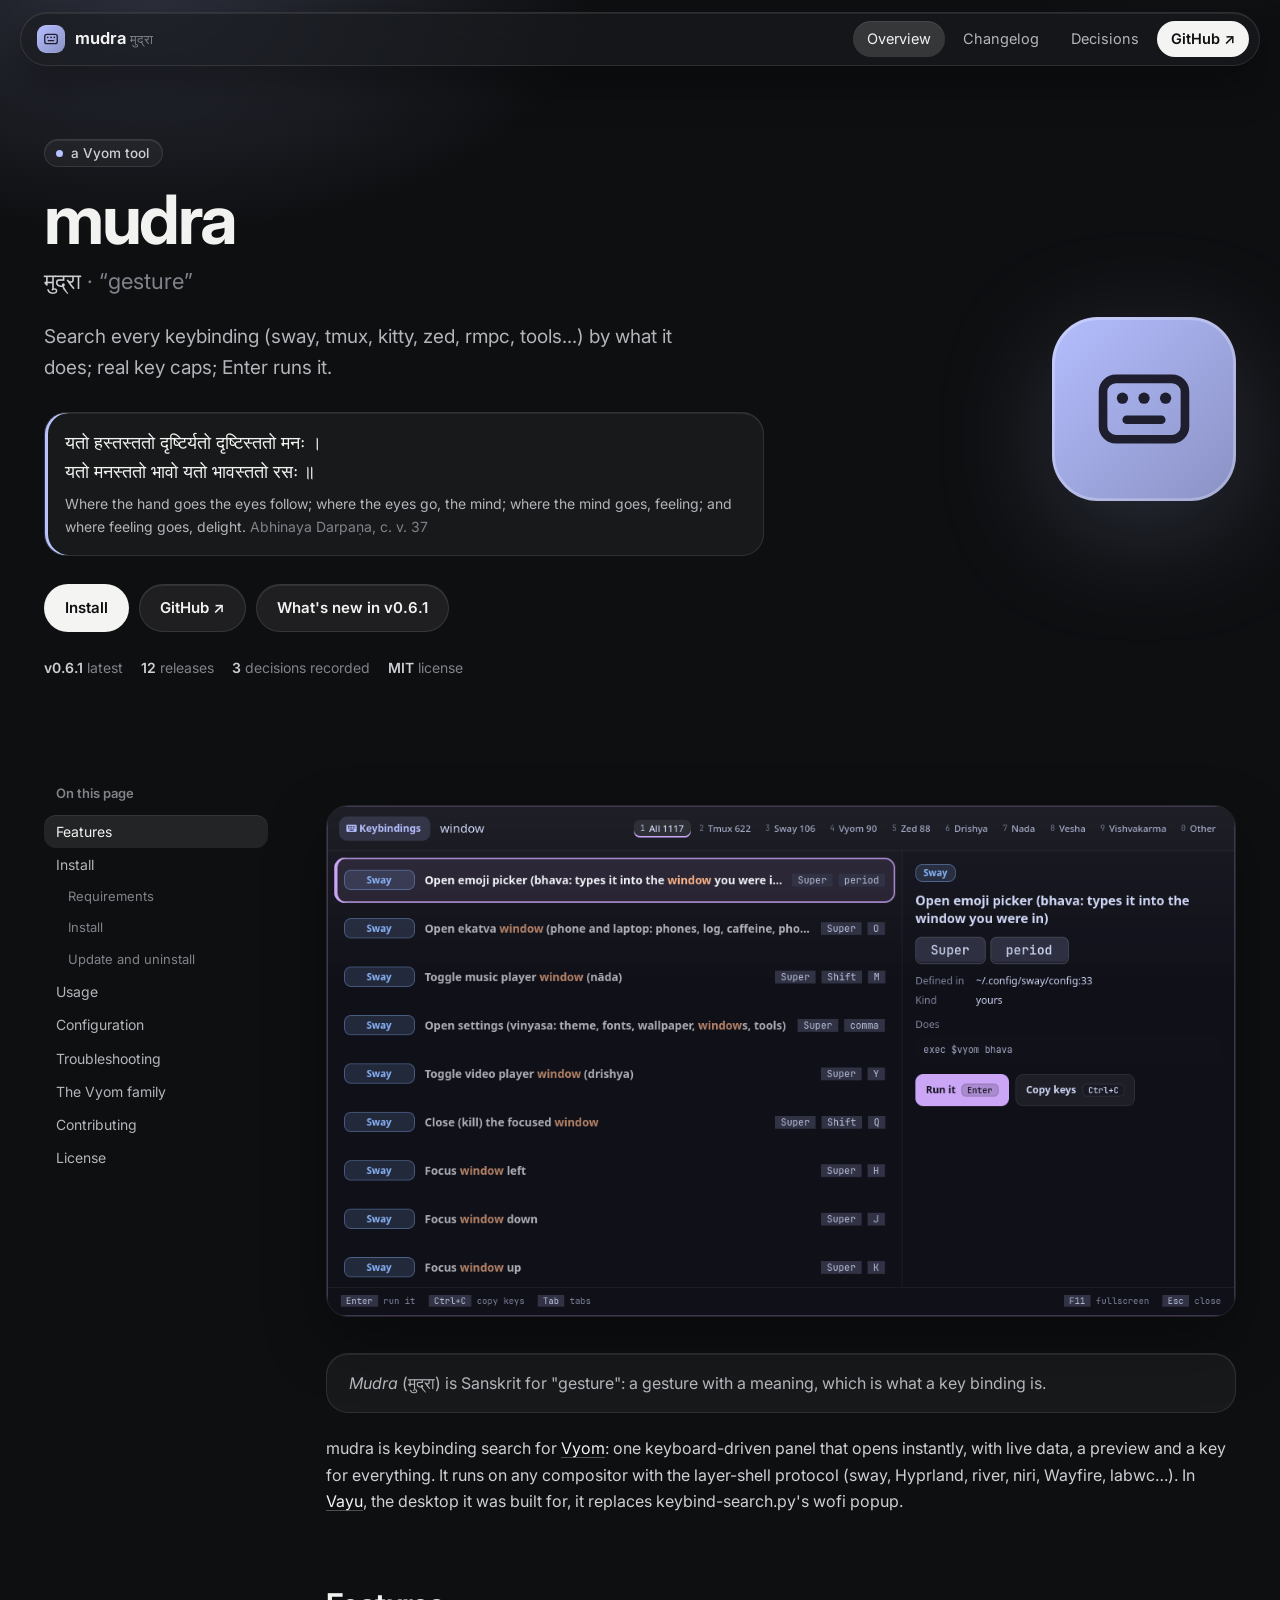
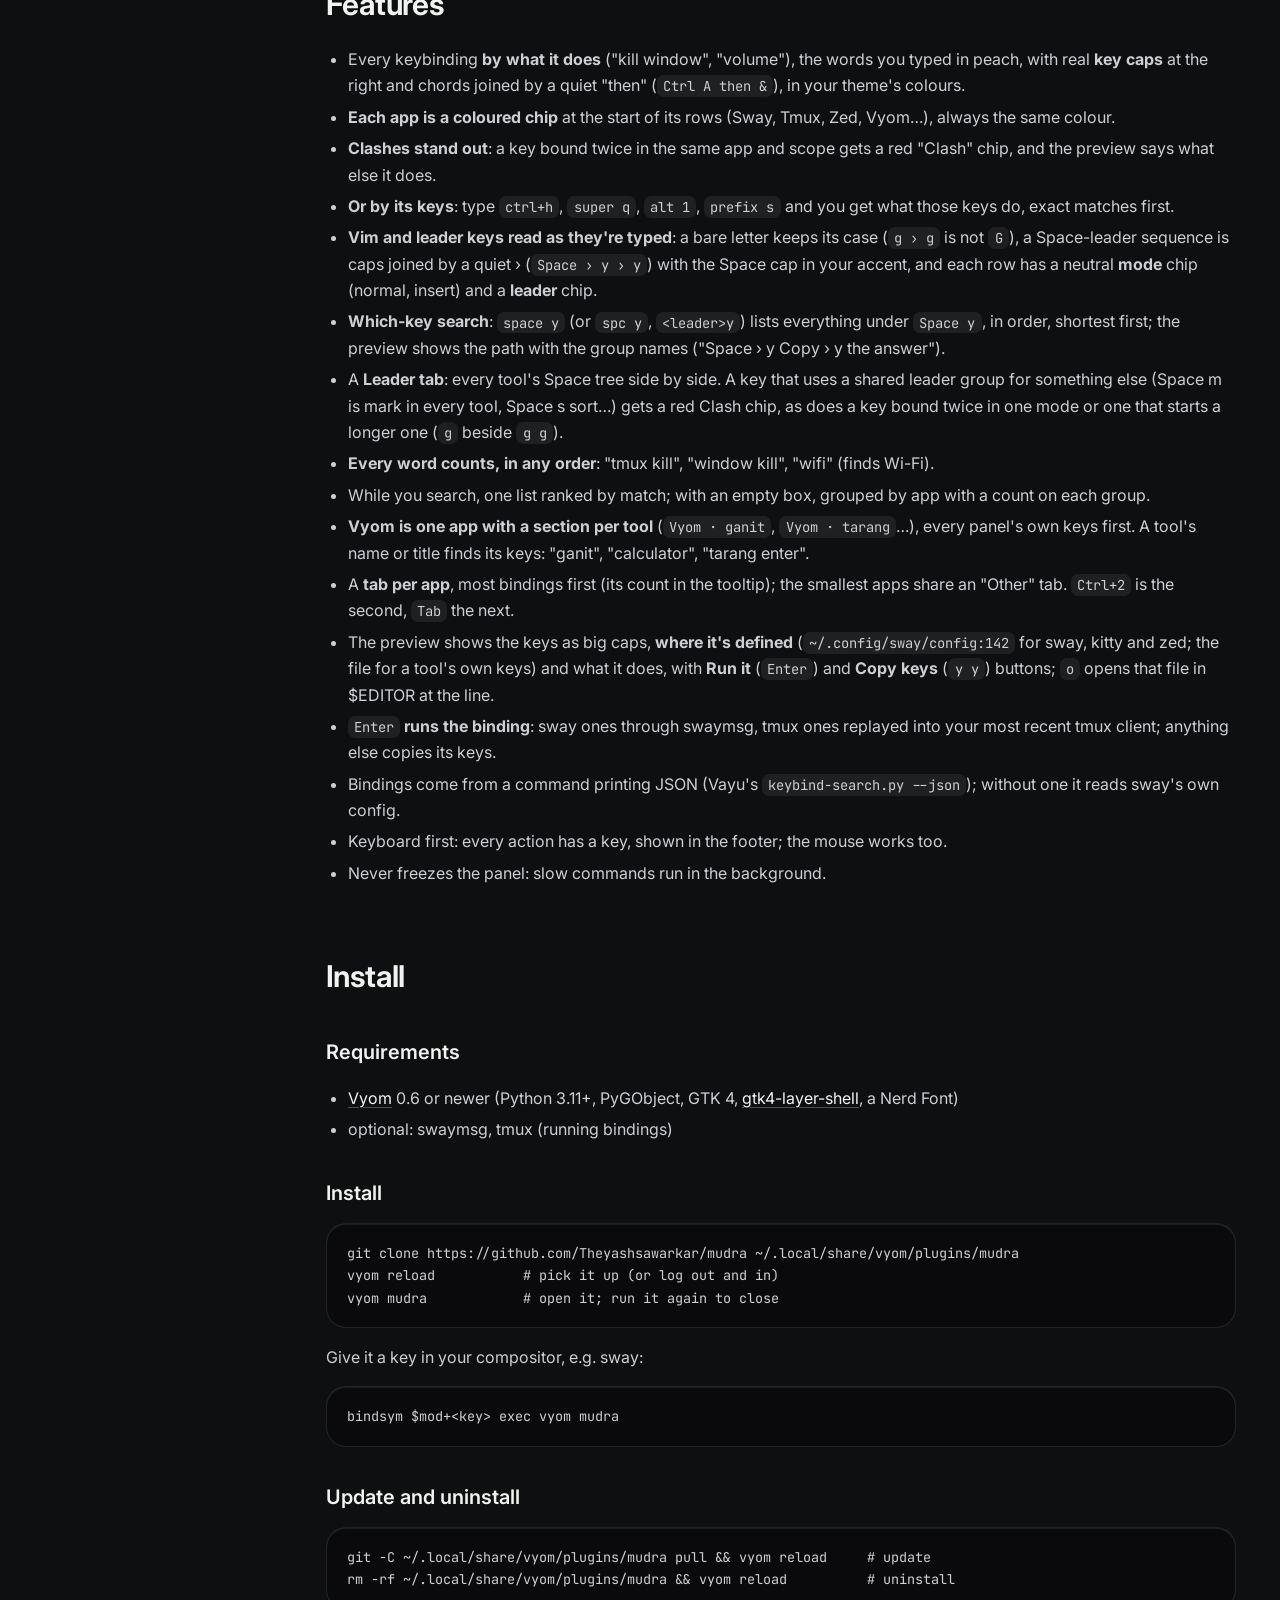
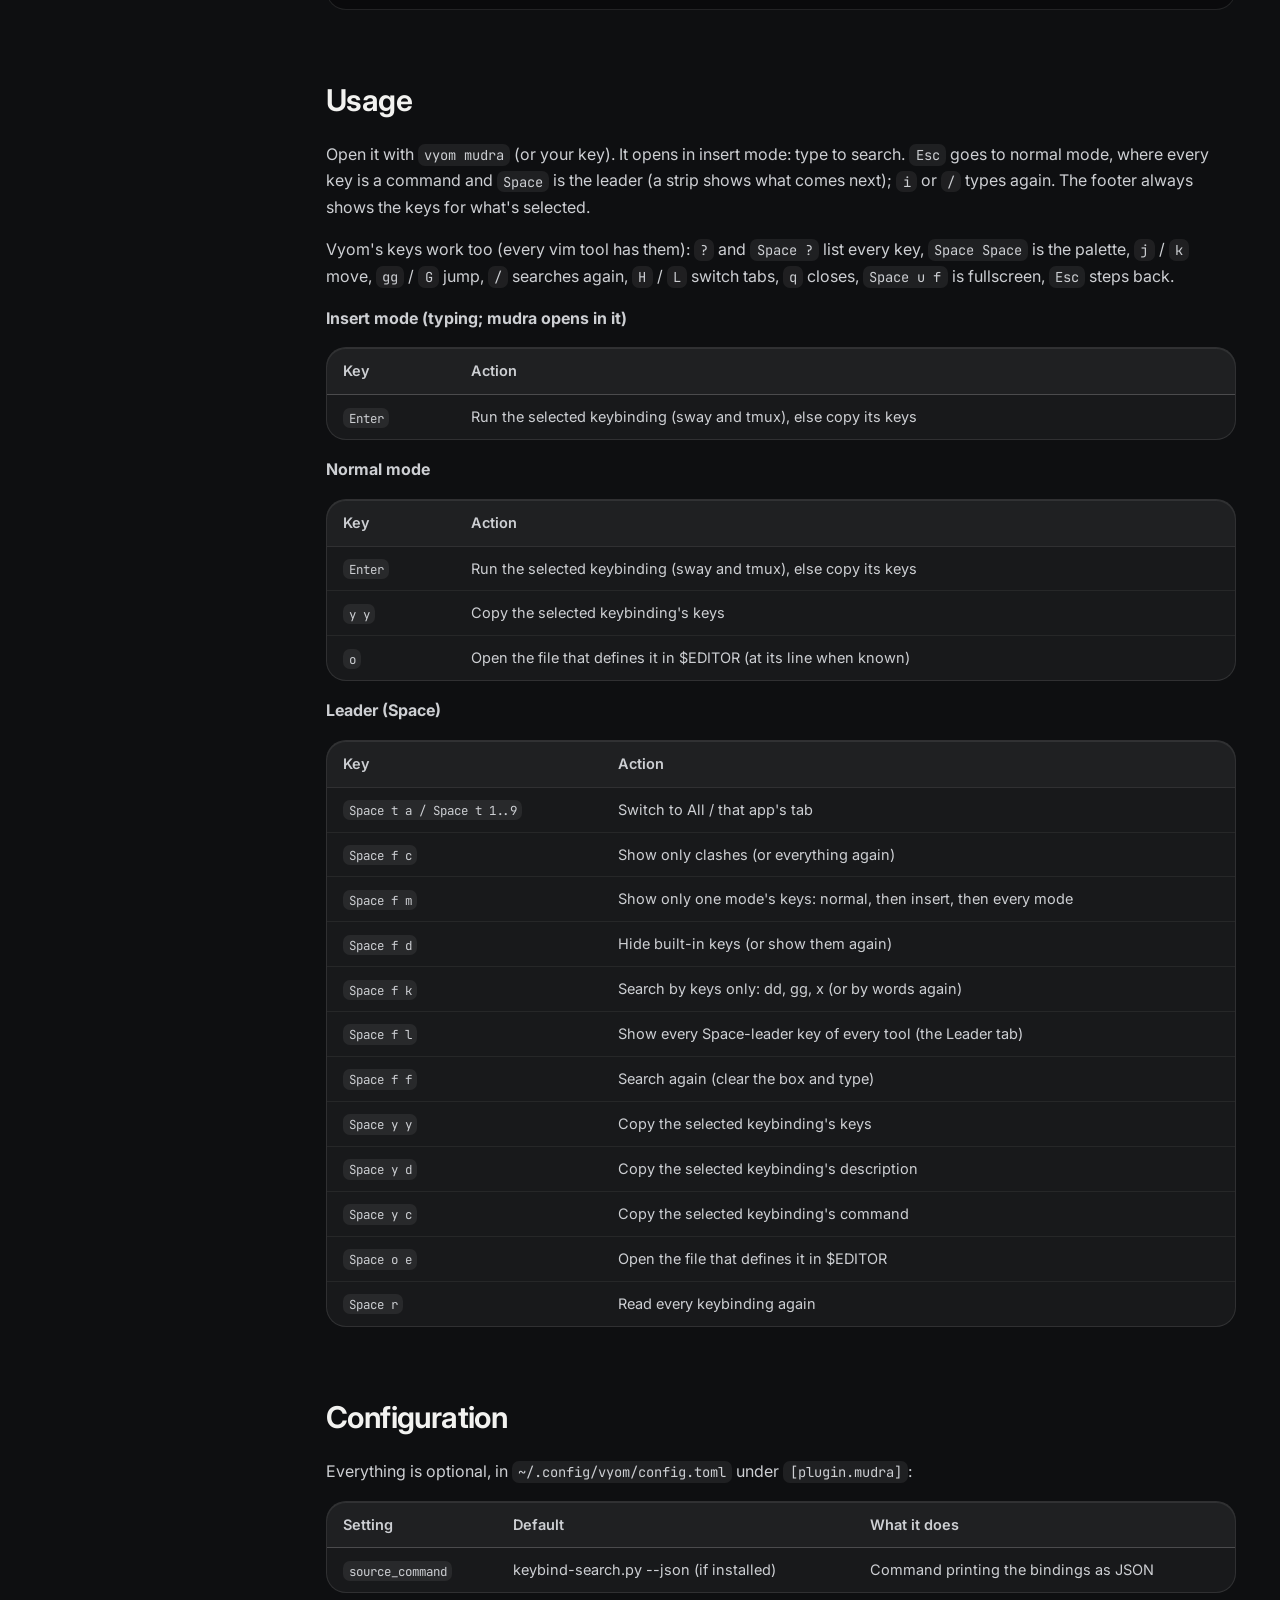
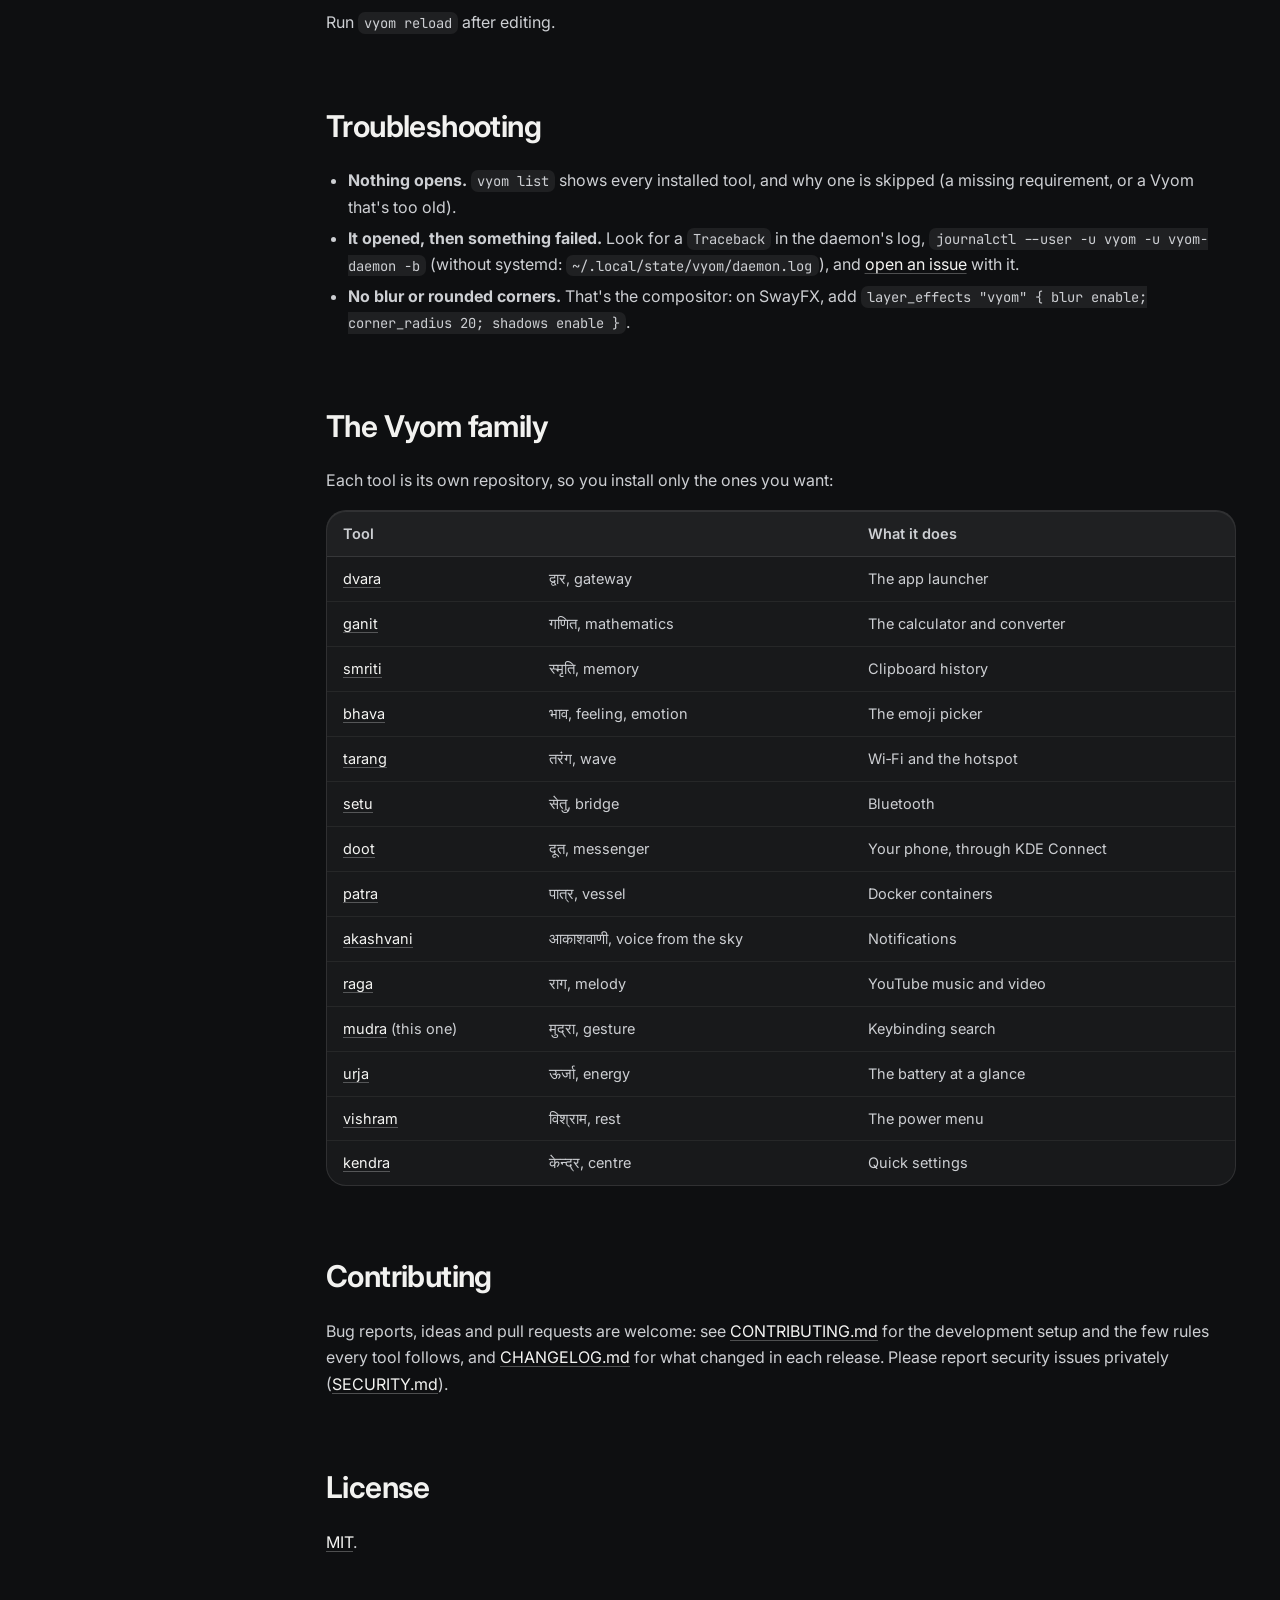
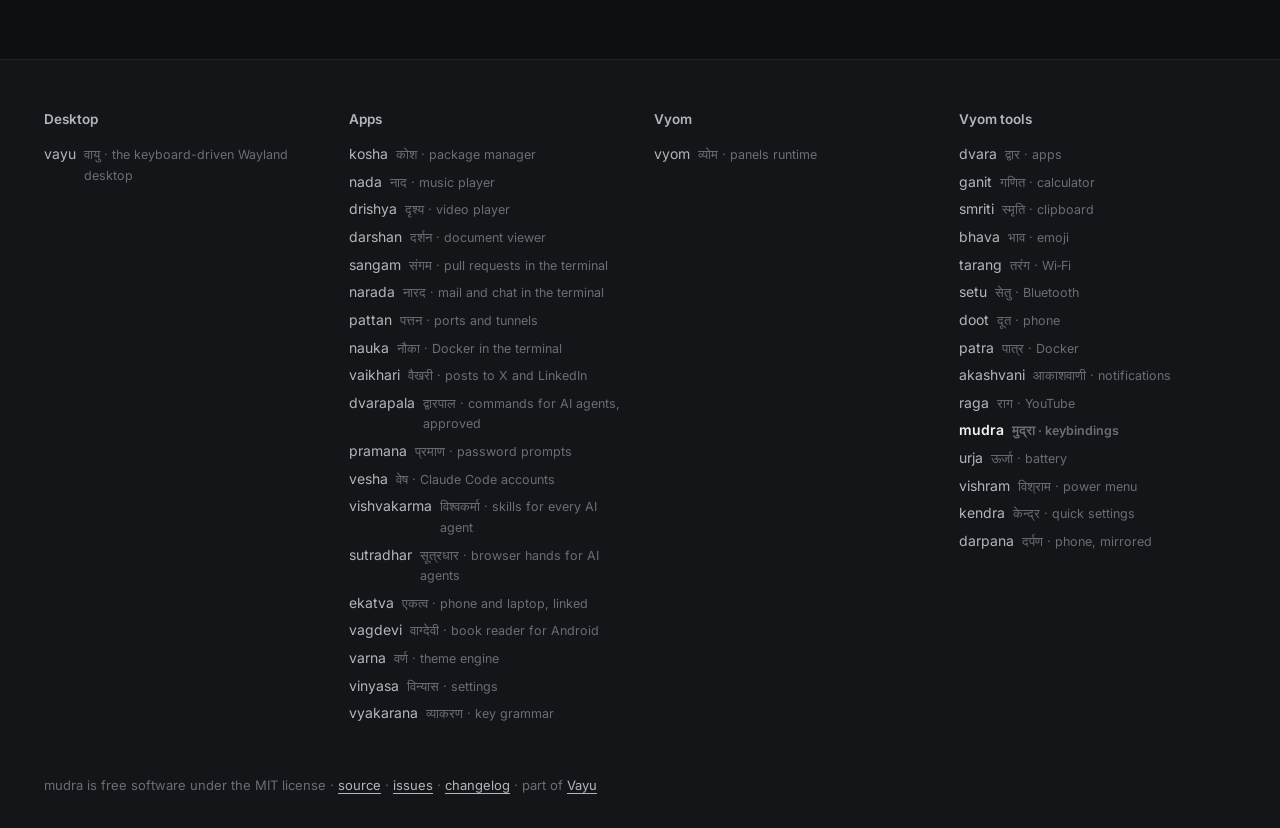
==== commit d9f1700d: "Spatial look: graphite glass, round shapes, colour only for meaning Co-Authored-By: Claude Opus 5.5 " ====
--- a/docs/index.html
+++ b/docs/index.html
@@ -7,12 +7,12 @@
 <meta name="description" content="Search every keybinding (sway, tmux, kitty, zed, rmpc, tools...) by what it does; real key caps; Enter runs it.">
 <meta property="og:title" content="mudra · Search every keybinding (sway, tmux, kitty, zed, rmpc, tools...) by what it does; real key caps; Enter runs it.">
 <meta property="og:description" content="Search every keybinding (sway, tmux, kitty, zed, rmpc, tools...) by what it does; real key caps; Enter runs it.">
-<meta name="theme-color" content="#11111b">
+<meta name="theme-color" content="#0e0f11">
 <link rel="icon" href="assets/logo.svg" type="image/svg+xml">
 <link rel="preconnect" href="https://fonts.googleapis.com">
 <link href="https://fonts.googleapis.com/css2?family=Inter:wght@400;500;600;700;800&family=JetBrains+Mono:wght@400;600&display=swap" rel="stylesheet">
 <link rel="stylesheet" href="assets/site.css">
-<style>:root{--accent:#b4befe;--glow:#b4befe33}</style>
+<style>:root{--tool:#b8c2ff;--glow:#b8c2ff2e}</style>
 </head>
 <body>
 <header class="top"><div class="in">
--- a/docs/assets/site.css
+++ b/docs/assets/site.css
@@ -1,85 +1,100 @@
-:root{--crust:#11111b;--mantle:#181825;--base:#1e1e2e;--s0:#313244;--s1:#45475a;--ov0:#6c7086;--ov1:#7f849c;
---sub0:#a6adc8;--sub1:#bac2de;--text:#cdd6f4;--mauve:#cba6f7;--green:#a6e3a1;--peach:#fab387;--red:#f38ba8;--blue:#89b4fa;
+/* Vayu's Spatial look: graphite glass that floats, very round, colour only
+   where it means something. The near-white accent is where you act (links,
+   the main button); the tool's own colour (--tool) is only its signature:
+   the logo's glow, the shloka's line, the release dots. */
+:root{--crust:#0e0f11;--mantle:#141518;--base:#1b1c20;--s0:#2a2c31;--s1:#3a3c42;--ov0:#6a6d74;--ov1:#80838a;
+--sub0:#b3b5ba;--sub1:#cdcfd3;--text:#f2f2f0;--accent:#f4f4f2;--green:#8ee2a6;--peach:#f7b07d;--red:#ff9389;--blue:#93c4ff;
+--glass:rgba(255,255,255,.045);--rim:rgba(255,255,255,.10);--lit:inset 0 1px 0 rgba(255,255,255,.08);
 --ui:"Inter","Segoe UI",system-ui,sans-serif;--mono:"JetBrains Mono","JetBrainsMono Nerd Font",ui-monospace,monospace}
-*{box-sizing:border-box}html{scroll-behavior:smooth;scroll-padding-top:76px}
+*{box-sizing:border-box}html{scroll-behavior:smooth;scroll-padding-top:96px}
 body{margin:0;background:var(--crust);color:var(--text);font:16px/1.65 var(--ui);-webkit-font-smoothing:antialiased}
-a{color:var(--accent);text-decoration:none}a:hover{text-decoration:underline}
-code{font:.86em var(--mono);background:rgba(255,255,255,.06);border:1px solid rgba(255,255,255,.07);padding:.12em .4em;border-radius:6px;color:var(--sub1)}
+a{color:var(--accent);text-decoration:underline;text-decoration-color:rgba(244,244,242,.28);text-underline-offset:3px}
+a:hover{text-decoration-color:var(--accent)}
+code{font:.86em var(--mono);background:rgba(255,255,255,.07);padding:.14em .45em;border-radius:7px;color:var(--sub1)}
 img{max-width:100%;height:auto}
-/* nav */
-.top{position:sticky;top:0;z-index:20;backdrop-filter:blur(18px) saturate(1.4);-webkit-backdrop-filter:blur(18px) saturate(1.4);
-background:rgba(17,17,27,.72);border-bottom:1px solid rgba(255,255,255,.06)}
-.top .in{max-width:1240px;margin:0 auto;padding:12px 24px;display:flex;align-items:center;gap:22px}
-.brand{display:flex;align-items:center;gap:10px;font-weight:700;font-size:17px;color:var(--text)}
-.brand img{width:30px;height:30px;border-radius:8px}.brand small{font-weight:500;color:var(--ov1);font-size:13px}
+:focus-visible{outline:2px solid var(--accent);outline-offset:3px;border-radius:8px}
+/* nav: a floating glass pill */
+.top{position:sticky;top:12px;z-index:20;padding:0 16px}
+.top .in{max-width:1240px;margin:0 auto;padding:8px 10px 8px 16px;display:flex;align-items:center;gap:22px;
+border-radius:999px;background:rgba(27,28,32,.62);border:1px solid var(--rim);box-shadow:var(--lit),0 18px 40px rgba(0,0,0,.35);
+backdrop-filter:blur(24px) saturate(1.5);-webkit-backdrop-filter:blur(24px) saturate(1.5)}
+.brand{display:flex;align-items:center;gap:10px;font-weight:650;font-size:16.5px;color:var(--text);text-decoration:none}
+.brand img{width:28px;height:28px;border-radius:9px}.brand small{font-weight:500;color:var(--ov1);font-size:13px}
 .top nav{display:flex;gap:4px;margin-left:auto;flex-wrap:wrap}
-.top nav a{color:var(--sub0);padding:6px 12px;border-radius:9px;font-size:14.5px}
-.top nav a:hover,.top nav a.on{background:rgba(255,255,255,.06);color:var(--text);text-decoration:none}
-.top nav a.gh{border:1px solid rgba(255,255,255,.12)}
-/* hero */
-.hero{position:relative;overflow:hidden;border-bottom:1px solid rgba(255,255,255,.05)}
-.hero:before{content:"";position:absolute;inset:-40% -10% auto;height:640px;
-background:radial-gradient(600px 300px at 20% 30%,var(--glow),transparent 70%),radial-gradient(500px 300px at 85% 10%,rgba(137,180,250,.18),transparent 70%);pointer-events:none}
-.hero .in{position:relative;max-width:1240px;margin:0 auto;padding:72px 24px 56px;display:grid;grid-template-columns:minmax(0,1fr) auto;gap:40px;align-items:center}
-.eyebrow{font:600 13px var(--mono);letter-spacing:.14em;text-transform:uppercase;color:var(--accent)}
-.hero h1{font-size:clamp(40px,6vw,64px);line-height:1.04;margin:12px 0 6px;letter-spacing:-.03em}
-.hero .sa{font-size:22px;color:var(--accent);margin-bottom:18px}.hero .sa span{color:var(--ov1)}
-.hero .shloka{margin:0 0 26px;padding-left:16px;border-left:3px solid var(--accent);max-width:720px}.hero .shloka p{margin:0 0 6px;font-size:18px;line-height:1.6;color:var(--text)}.hero .shloka figcaption{font-size:14px;color:var(--sub0)}.hero .shloka cite{color:var(--ov1);font-style:normal;white-space:nowrap}
-.hero p.lead{font-size:19px;color:var(--sub0);max-width:720px;margin:0 0 26px}
+.top nav a{color:var(--sub0);padding:6px 14px;border-radius:999px;font-size:14.5px;text-decoration:none}
+.top nav a:hover{background:rgba(255,255,255,.07);color:var(--text)}
+.top nav a.on{background:rgba(255,255,255,.14);color:var(--text);box-shadow:var(--lit)}
+.top nav a.gh{background:var(--accent);color:var(--crust);font-weight:600}.top nav a.gh:hover{background:#fff}
+/* hero: the tool's light in a dark room */
+.hero{position:relative;overflow:hidden;margin-top:-64px;padding-top:64px}
+.hero:before{content:"";position:absolute;inset:-30% -10% auto;height:720px;
+background:radial-gradient(640px 340px at 18% 32%,var(--glow),transparent 70%),radial-gradient(520px 300px at 86% 8%,rgba(255,255,255,.06),transparent 70%);pointer-events:none}
+.hero .in{position:relative;max-width:1240px;margin:0 auto;padding:84px 24px 60px;display:grid;grid-template-columns:minmax(0,1fr) auto;gap:48px;align-items:center}
+.eyebrow{display:inline-flex;align-items:center;gap:8px;font:500 13.5px var(--ui);color:var(--sub1);padding:5px 13px 5px 11px;border-radius:999px;
+background:var(--glass);border:1px solid var(--rim);box-shadow:var(--lit)}
+.eyebrow:before{content:"";width:7px;height:7px;border-radius:50%;background:var(--tool)}
+.hero h1{font-size:clamp(42px,6vw,68px);line-height:1.02;margin:18px 0 8px;letter-spacing:-.035em;font-weight:700}
+.hero .sa{font-size:22px;color:var(--sub1);margin-bottom:22px}.hero .sa span{color:var(--ov1)}
+.hero .shloka{margin:0 0 28px;padding:16px 20px;border-radius:22px;background:var(--glass);border:1px solid var(--rim);box-shadow:var(--lit),inset 3px 0 0 var(--tool);max-width:720px}
+.hero .shloka p{margin:0 0 6px;font-size:18px;line-height:1.6;color:var(--text)}.hero .shloka figcaption{font-size:14px;color:var(--sub0)}.hero .shloka cite{color:var(--ov1);font-style:normal;white-space:nowrap}
+.hero p.lead{font-size:19px;color:var(--sub0);max-width:680px;margin:0 0 28px}
 .cta{display:flex;gap:10px;flex-wrap:wrap}
-.btn{display:inline-flex;align-items:center;gap:8px;padding:11px 18px;border-radius:12px;font-weight:600;font-size:15px;border:1px solid rgba(255,255,255,.12);color:var(--text);background:rgba(255,255,255,.04)}
-.btn:hover{text-decoration:none;background:rgba(255,255,255,.08)}
-.btn.primary{background:var(--accent);color:var(--crust);border-color:transparent}.btn.primary:hover{filter:brightness(1.06)}
-.hero .logo{width:180px;height:180px;filter:drop-shadow(0 24px 48px var(--glow))}
-.meta{display:flex;gap:18px;flex-wrap:wrap;margin-top:22px;color:var(--ov1);font-size:14px}.meta b{color:var(--sub1);font-weight:600}
+.btn{display:inline-flex;align-items:center;gap:8px;padding:11px 20px;border-radius:999px;font-weight:600;font-size:15px;color:var(--text);
+background:rgba(255,255,255,.07);border:1px solid var(--rim);box-shadow:var(--lit);text-decoration:none}
+.btn:hover{background:rgba(255,255,255,.12)}
+.btn.primary{background:var(--accent);color:var(--crust);border-color:transparent;box-shadow:none}.btn.primary:hover{background:#fff}
+.hero .logo{width:184px;height:184px;filter:drop-shadow(0 28px 56px var(--glow))}
+.meta{display:flex;gap:18px;flex-wrap:wrap;margin-top:24px;color:var(--ov1);font-size:14px}.meta b{color:var(--sub1);font-weight:600}
 /* layout */
-.wrap{max-width:1240px;margin:0 auto;padding:40px 24px 80px;display:grid;grid-template-columns:230px minmax(0,1fr);gap:48px}
-.toc{position:sticky;top:84px;align-self:start;max-height:calc(100vh - 100px);overflow:auto;font-size:14px;padding-right:6px}
-.toc b{display:block;font-size:11.5px;letter-spacing:.12em;text-transform:uppercase;color:var(--ov0);margin:0 0 10px}
-.toc a{display:block;color:var(--sub0);padding:4px 10px;border-left:2px solid var(--s0)}
-.toc a.l3{padding-left:22px;font-size:13px;color:var(--ov1)}
-.toc a:hover,.toc a.on{color:var(--text);border-left-color:var(--accent);text-decoration:none}
+.wrap{max-width:1240px;margin:0 auto;padding:44px 24px 88px;display:grid;grid-template-columns:230px minmax(0,1fr);gap:52px}
+.toc{position:sticky;top:96px;align-self:start;max-height:calc(100vh - 116px);overflow:auto;font-size:14px;padding-right:6px}
+.toc b{display:block;font-size:13px;font-weight:600;color:var(--ov1);margin:0 0 10px 12px}
+.toc a{display:block;color:var(--sub0);padding:5px 12px;border-radius:12px;text-decoration:none}
+.toc a.l3{padding-left:24px;font-size:13px;color:var(--ov1)}
+.toc a:hover{color:var(--text);background:rgba(255,255,255,.04)}
+.toc a.on{color:var(--text);background:rgba(255,255,255,.09);box-shadow:var(--lit)}
 article{min-width:0}
-article h2{font-size:30px;letter-spacing:-.015em;margin:56px 0 14px;padding-top:6px}
+article h2{font-size:30px;letter-spacing:-.02em;margin:60px 0 14px;padding-top:6px;font-weight:650}
 article h2:first-child{margin-top:0}
-article h3{font-size:20px;margin:34px 0 10px}article h4{font-size:16px;margin:24px 0 8px;color:var(--sub1)}
+article h3{font-size:20px;margin:34px 0 10px;font-weight:600}article h4{font-size:16px;margin:24px 0 8px;color:var(--sub1)}
 article p,article li{color:var(--sub1)}
-article .anchor{opacity:0;margin-left:-22px;width:22px;display:inline-block;color:var(--ov0)}
-article h2:hover .anchor,article h3:hover .anchor{opacity:1;text-decoration:none}
+article .anchor{opacity:0;margin-left:-22px;width:22px;display:inline-block;color:var(--ov0);text-decoration:none}
+article h2:hover .anchor,article h3:hover .anchor{opacity:1}
 article ul,article ol{padding-left:22px}article li{margin:5px 0}
-article img{border-radius:14px;border:1px solid rgba(255,255,255,.07)}
+article img{border-radius:22px;border:1px solid var(--rim);box-shadow:0 24px 60px rgba(0,0,0,.35)}
 article p[align=center]{text-align:center}article p[align=center] img{margin:6px 0}
-article blockquote{margin:22px 0;padding:14px 20px;border-left:3px solid var(--accent);background:rgba(255,255,255,.03);border-radius:12px}
-article blockquote p{margin:0;color:var(--sub0);font-style:italic}
-pre.code{position:relative;background:var(--mantle);border:1px solid var(--s0);border-radius:14px;padding:16px 18px;overflow:auto;font:13.5px/1.6 var(--mono);color:var(--sub1)}
-pre.code code{background:none;border:0;padding:0;font-size:inherit;color:inherit}
-pre.code .copy{position:absolute;top:8px;right:8px;font:600 11px var(--ui);padding:4px 9px;border-radius:7px;border:1px solid var(--s1);background:var(--base);color:var(--sub0);cursor:pointer;opacity:0;transition:.15s}
-pre.code:hover .copy{opacity:1}
-.table{overflow:auto;margin:16px 0;border:1px solid var(--s0);border-radius:14px}
+article blockquote{margin:22px 0;padding:16px 22px;background:var(--glass);border:1px solid var(--rim);box-shadow:var(--lit);border-radius:22px}
+article blockquote p{margin:0;color:var(--sub0)}
+pre.code{position:relative;background:rgba(0,0,0,.28);border:1px solid var(--rim);box-shadow:var(--lit);border-radius:20px;padding:18px 20px;overflow:auto;font:13.5px/1.65 var(--mono);color:var(--sub1)}
+pre.code code{background:none;padding:0;font-size:inherit;color:inherit}
+pre.code .copy{position:absolute;top:10px;right:10px;font:600 12px var(--ui);padding:5px 12px;border-radius:999px;border:0;background:rgba(255,255,255,.1);color:var(--text);cursor:pointer;opacity:0;transition:opacity .15s}
+pre.code:hover .copy,pre.code .copy:focus-visible{opacity:1}
+.table{overflow:auto;margin:16px 0;border:1px solid var(--rim);border-radius:20px;background:var(--glass);box-shadow:var(--lit)}
 table{border-collapse:collapse;width:100%;font-size:14.5px}
-th{text-align:left;background:var(--mantle);color:var(--sub1);font-weight:600;padding:10px 14px;border-bottom:1px solid var(--s0)}
-td{padding:9px 14px;border-bottom:1px solid rgba(49,50,68,.6);color:var(--sub1);vertical-align:top}tr:last-child td{border-bottom:0}
+th{text-align:left;color:var(--sub1);font-weight:600;padding:11px 16px;border-bottom:1px solid var(--rim);background:rgba(255,255,255,.03)}
+td{padding:10px 16px;border-bottom:1px solid rgba(255,255,255,.06);color:var(--sub1);vertical-align:top}tr:last-child td{border-bottom:0}
 td code{white-space:nowrap}
 /* changelog */
-.release{position:relative;padding:0 0 8px 28px;border-left:2px solid var(--s0);margin-left:6px}
-.release:before{content:"";position:absolute;left:-7px;top:10px;width:12px;height:12px;border-radius:50%;background:var(--accent);box-shadow:0 0 0 4px var(--crust)}
+.release{position:relative;padding:0 0 10px 30px;border-left:1px solid var(--s1);margin-left:6px}
+.release:before{content:"";position:absolute;left:-6px;top:11px;width:11px;height:11px;border-radius:50%;background:var(--tool);box-shadow:0 0 0 4px var(--crust)}
 .release h2{margin-top:0;font-size:24px}.release h2 .date{font:500 14px var(--mono);color:var(--ov1);margin-left:10px}
-.release .tag{font:600 12px var(--mono);padding:2px 8px;border-radius:7px;background:rgba(255,255,255,.06);color:var(--accent);margin-left:8px;vertical-align:3px}
+.release .tag{font:600 12px var(--mono);padding:2px 10px;border-radius:999px;background:rgba(255,255,255,.08);color:var(--text);margin-left:8px;vertical-align:3px}
 /* adr */
 .cards{display:grid;grid-template-columns:repeat(auto-fill,minmax(300px,1fr));gap:14px;margin:18px 0}
-.card{display:block;background:var(--mantle);border:1px solid var(--s0);border-radius:16px;padding:18px 20px;color:var(--text)}
-.card:hover{border-color:var(--accent);text-decoration:none;transform:translateY(-1px)}
-.card .n{font:600 12px var(--mono);color:var(--accent)}.card h3{margin:6px 0 6px;font-size:17px}.card p{margin:0;color:var(--sub0);font-size:14px}
-.status{display:inline-block;font:600 11px var(--mono);padding:2px 8px;border-radius:7px;background:rgba(166,227,161,.14);color:var(--green);text-transform:uppercase;letter-spacing:.06em}
-.status.superseded,.status.deprecated{background:rgba(250,179,135,.14);color:var(--peach)}.status.proposed{background:rgba(137,180,250,.14);color:var(--blue)}
+.card{display:block;background:var(--glass);border:1px solid var(--rim);box-shadow:var(--lit);border-radius:24px;padding:20px 22px;color:var(--text);text-decoration:none;transition:background .15s,border-color .15s}
+.card:hover{background:rgba(255,255,255,.075);border-color:rgba(255,255,255,.2)}
+.card .n{font:600 12px var(--mono);color:var(--ov1)}.card h3{margin:6px 0 6px;font-size:17px}.card p{margin:0;color:var(--sub0);font-size:14px}
+.status{display:inline-block;font:600 12px var(--ui);padding:2px 10px;border-radius:999px;background:rgba(142,226,166,.14);color:var(--green)}
+.status.superseded,.status.deprecated{background:rgba(247,176,125,.14);color:var(--peach)}.status.proposed{background:rgba(147,196,255,.14);color:var(--blue)}
 /* footer */
 footer{border-top:1px solid rgba(255,255,255,.06);background:var(--mantle)}
-footer .in{max-width:1240px;margin:0 auto;padding:44px 24px;display:grid;grid-template-columns:repeat(auto-fit,minmax(200px,1fr));gap:28px}
-footer h4{margin:0 0 10px;font-size:12px;letter-spacing:.12em;text-transform:uppercase;color:var(--ov0)}
-footer a{display:flex;gap:8px;align-items:baseline;color:var(--sub0);font-size:14px;padding:2px 0}footer a span{color:var(--ov0);font-size:12.5px}
-footer a.me{color:var(--accent)}
-footer .bottom{max-width:1240px;margin:0 auto;padding:0 24px 30px;color:var(--ov0);font-size:13px}
-footer .bottom a{display:inline;padding:0;font-size:13px}
-@media(max-width:900px){.wrap{grid-template-columns:1fr}.toc{display:none}.hero .in{grid-template-columns:1fr}.hero .logo{width:110px;height:110px;order:-1}
-.top nav a:not(.gh){padding:6px 8px}}
-@media(max-width:560px){.top nav a.hide{display:none}.hero .in{padding:44px 16px 36px}.wrap{padding:28px 16px 60px}}+footer .in{max-width:1240px;margin:0 auto;padding:48px 24px;display:grid;grid-template-columns:repeat(auto-fit,minmax(200px,1fr));gap:28px}
+footer h4{margin:0 0 10px;font-size:13.5px;font-weight:600;color:var(--sub0)}
+footer a{display:flex;gap:8px;align-items:baseline;color:var(--sub0);font-size:14px;padding:2px 0;text-decoration:none}footer a:hover{color:var(--text)}footer a span{color:var(--ov0);font-size:12.5px}
+footer a.me{color:var(--text);font-weight:600}
+footer .bottom{max-width:1240px;margin:0 auto;padding:0 24px 32px;color:var(--ov0);font-size:13px}
+footer .bottom a{display:inline;padding:0;font-size:13px;text-decoration:underline}
+@media(max-width:900px){.wrap{grid-template-columns:1fr}.toc{display:none}.hero .in{grid-template-columns:1fr}.hero .logo{width:112px;height:112px;order:-1}
+.top nav a:not(.gh){padding:6px 9px}}
+@media(max-width:560px){.top{padding:0 10px}.top .in{gap:10px;padding-left:12px}.brand small{display:none}.top nav a.hide{display:none}.hero .in{padding:52px 16px 36px}.wrap{padding:28px 16px 64px}}
+@media(prefers-reduced-motion:reduce){html{scroll-behavior:auto}*{transition:none!important}}
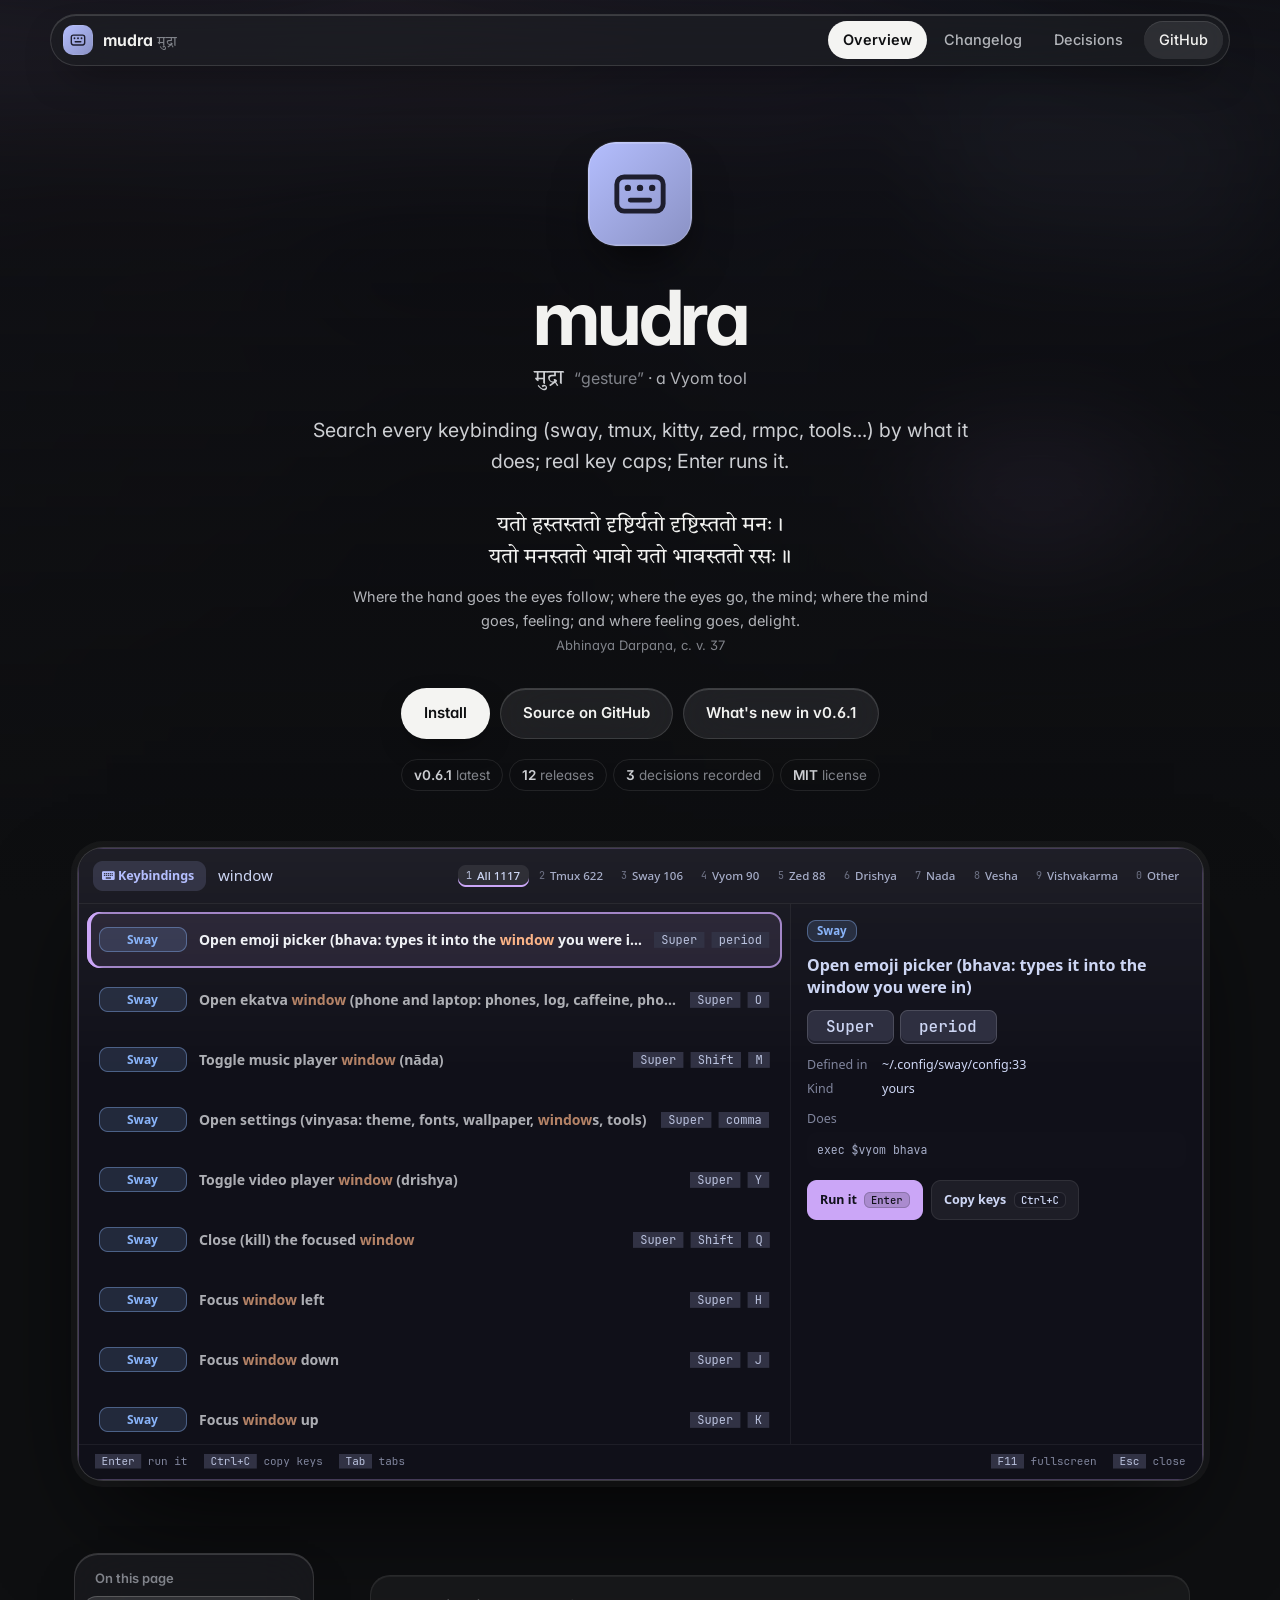
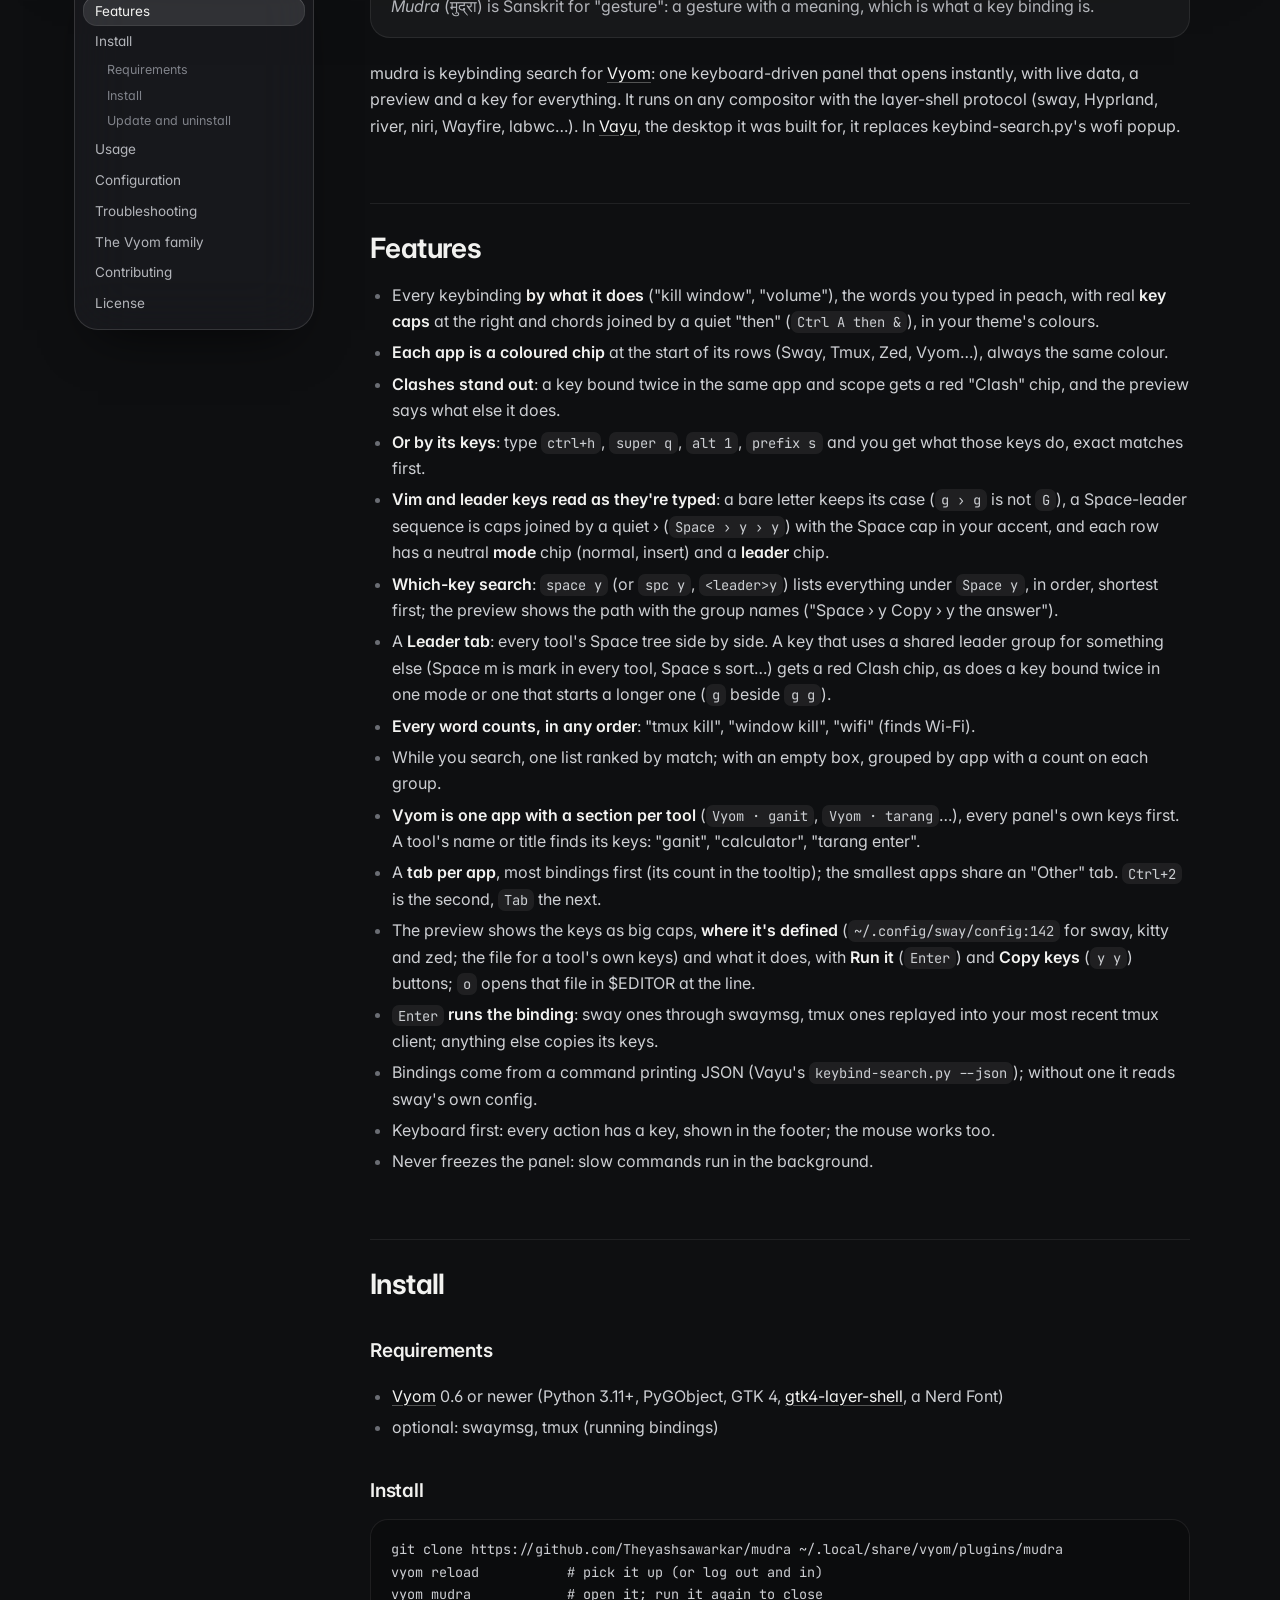
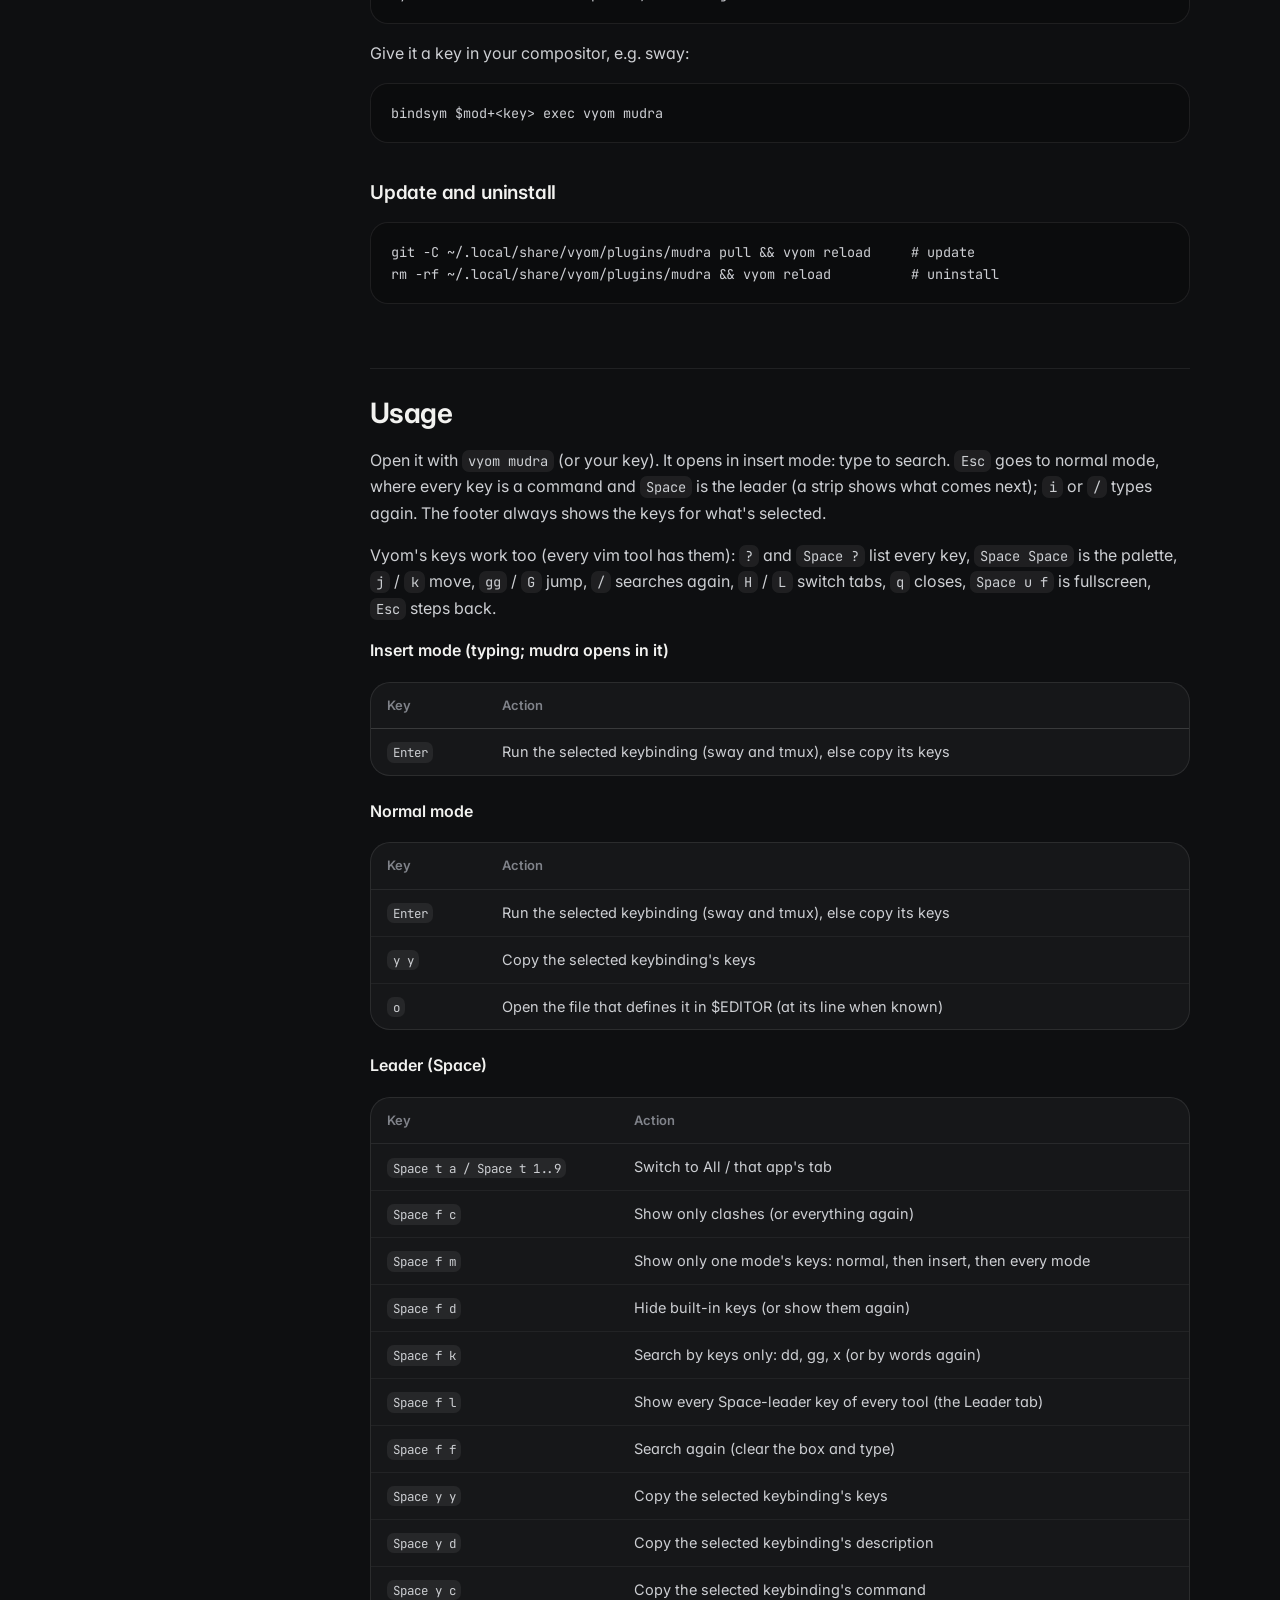
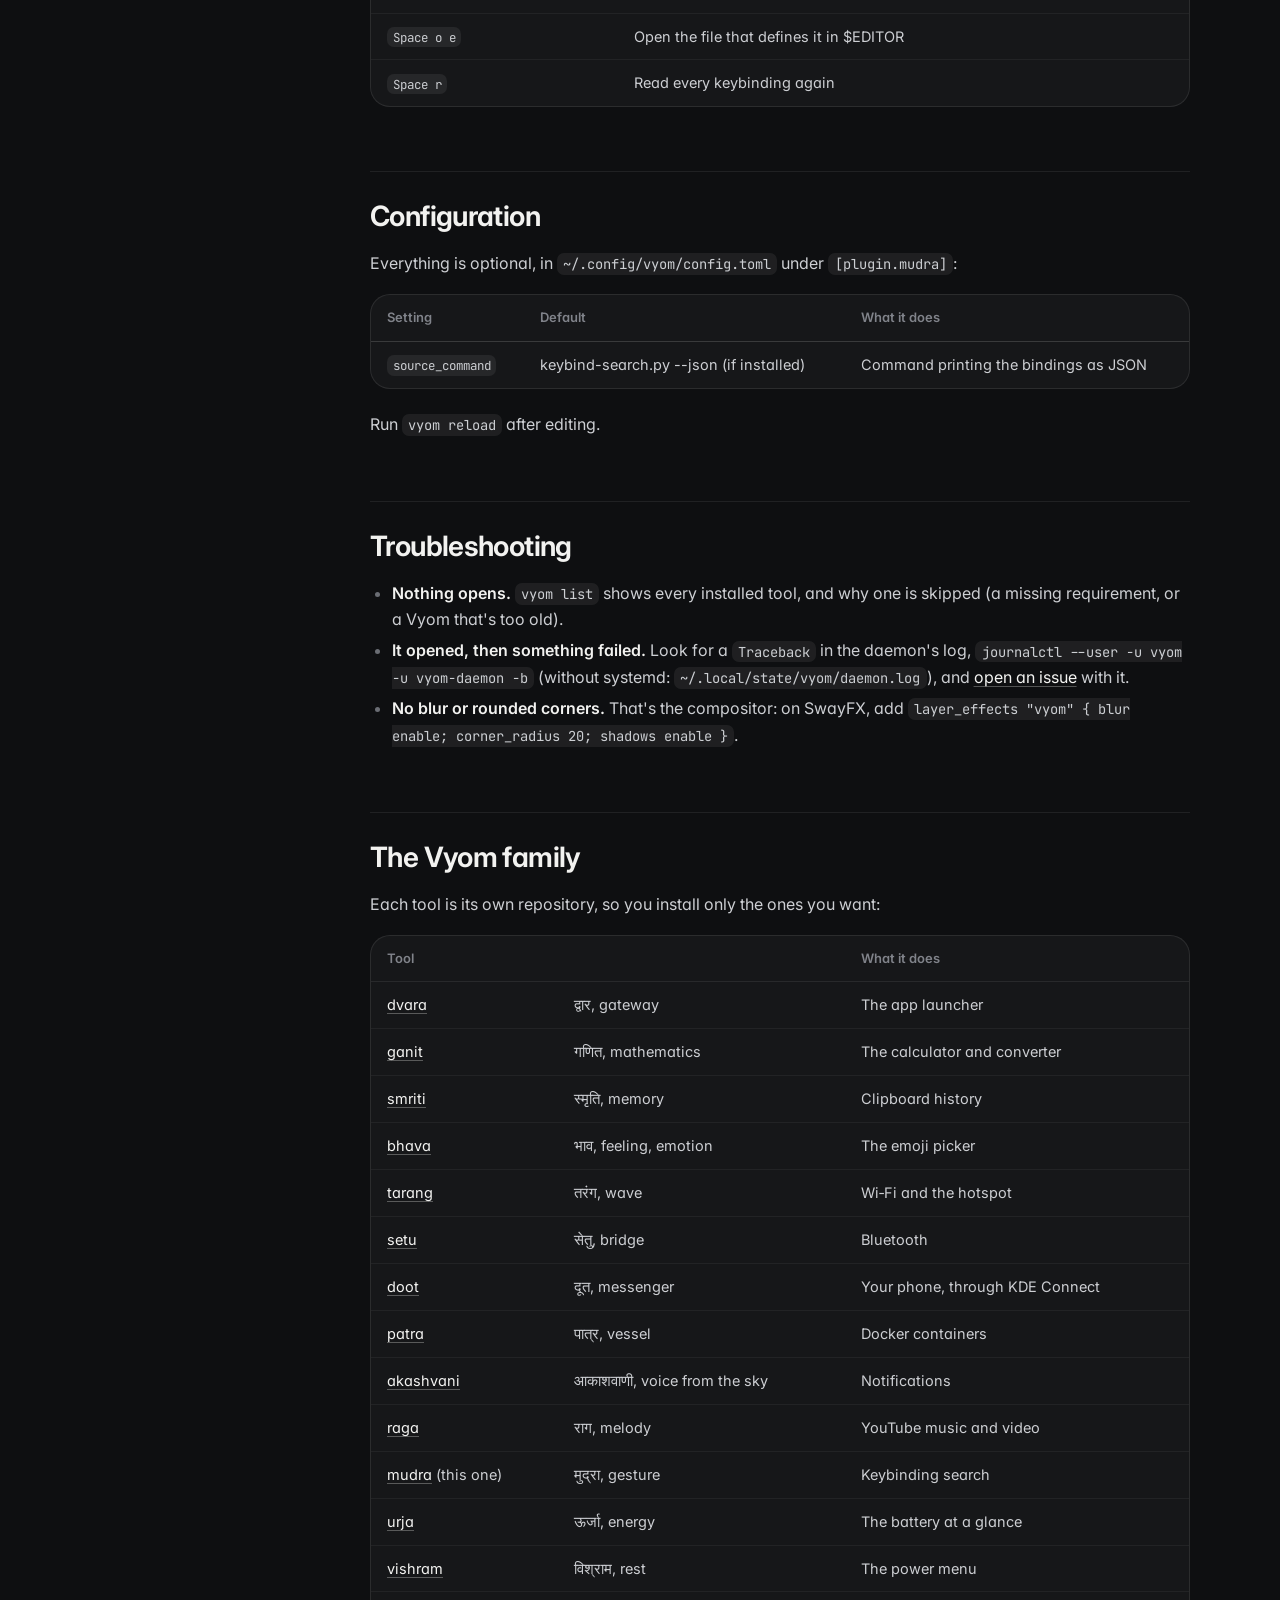
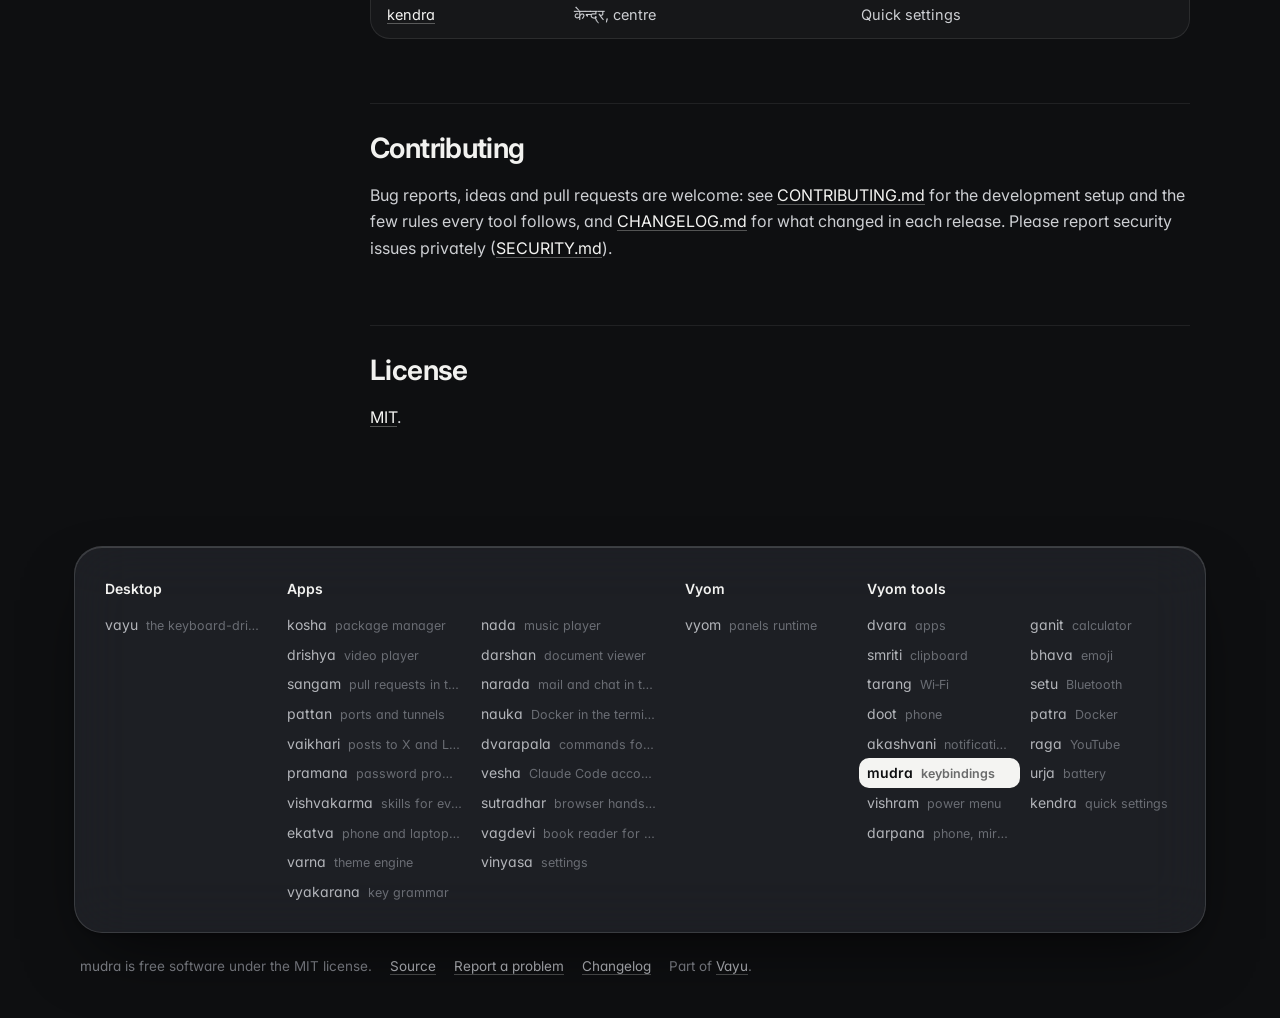
==== commit d9bc64c7: "Website: closer to Vayu's own Spatial site The tool's screenshot blurred behind the page, a centred " ====
--- a/docs/index.html
+++ b/docs/index.html
@@ -10,28 +10,27 @@
 <meta name="theme-color" content="#0e0f11">
 <link rel="icon" href="assets/logo.svg" type="image/svg+xml">
 <link rel="preconnect" href="https://fonts.googleapis.com">
-<link href="https://fonts.googleapis.com/css2?family=Inter:wght@400;500;600;700;800&family=JetBrains+Mono:wght@400;600&display=swap" rel="stylesheet">
+<link rel="preconnect" href="https://fonts.gstatic.com" crossorigin>
+<link href="https://fonts.googleapis.com/css2?family=Inter:wght@400;500;600;700&family=JetBrains+Mono:wght@400;500;600&family=Tiro+Devanagari+Sanskrit&display=swap" rel="stylesheet">
 <link rel="stylesheet" href="assets/site.css">
-<style>:root{--tool:#b8c2ff;--glow:#b8c2ff2e}</style>
+<style>:root{--tool:#b8c2ff}.backdrop:before{background-image:url("assets/screenshots/mudra.png")}</style>
 </head>
-<body>
+<body class="home">
+<div class="backdrop" aria-hidden="true"></div>
 <header class="top"><div class="in">
 <a class="brand" href="index.html"><img src="assets/logo.svg" alt=""><span>mudra <small>मुद्रा</small></span></a>
-<nav><a href="index.html" class="on">Overview</a><a href="changelog.html" class="">Changelog</a><a href="adr/index.html" class=" hide">Decisions</a><a class="gh" href="https://github.com/Theyashsawarkar/mudra">GitHub ↗</a></nav></div></header>
-<section class="hero"><div class="in"><div>
-<div class="eyebrow">a Vyom tool</div>
+<nav><a href="index.html" class="on">Overview</a><a href="changelog.html" class="">Changelog</a><a href="adr/index.html" class=" hide">Decisions</a><a class="gh" href="https://github.com/Theyashsawarkar/mudra">GitHub</a></nav></div></header>
+<header class="hero">
+<img class="logo" src="assets/logo.svg" alt="mudra logo" width="104" height="104">
 <h1>mudra</h1>
-<div class="sa">मुद्रा <span>· “gesture”</span></div>
+<div class="sa"><b lang="sa">मुद्रा</b> <i>“gesture”</i> · a Vyom tool</div>
 <p class="lead">Search every keybinding (sway, tmux, kitty, zed, rmpc, tools...) by what it does; real key caps; Enter runs it.</p>
 <figure class="shloka"><p lang="sa">यतो हस्तस्ततो दृष्टिर्यतो दृष्टिस्ततो मनः ।<br>यतो मनस्ततो भावो यतो भावस्ततो रसः ॥</p><figcaption>Where the hand goes the eyes follow; where the eyes go, the mind; where the mind goes, feeling; and where feeling goes, delight. <cite>Abhinaya Darpaṇa, c. v. 37</cite></figcaption></figure>
-<div class="cta"><a class="btn primary" href="#install">Install</a><a class="btn" href="https://github.com/Theyashsawarkar/mudra">GitHub ↗</a>
-<a class="btn" href="changelog.html">What's new in v0.6.1</a></div>
+<div class="cta"><a class="btn primary" href="#install">Install</a><a class="btn" href="https://github.com/Theyashsawarkar/mudra">Source on GitHub</a><a class="btn" href="changelog.html">What's new in v0.6.1</a></div>
 <div class="meta"><span><b>v0.6.1</b> latest</span><span><b>12</b> releases</span><span><b>3</b> decisions recorded</span><span><b>MIT</b> license</span></div>
-</div><img class="logo" src="assets/logo.svg" alt="mudra logo"></div></section>
+</header>
+<figure class="shot"><img src="assets/screenshots/mudra.png" alt="mudra: keybindings panel" fetchpriority="high"></figure>
 <div class="wrap"><aside class="toc"><b>On this page</b><a class="l2" href="#features">Features</a><a class="l2" href="#install">Install</a><a class="l3" href="#requirements">Requirements</a><a class="l3" href="#install">Install</a><a class="l3" href="#update-and-uninstall">Update and uninstall</a><a class="l2" href="#usage">Usage</a><a class="l2" href="#configuration">Configuration</a><a class="l2" href="#troubleshooting">Troubleshooting</a><a class="l2" href="#the-vyom-family">The Vyom family</a><a class="l2" href="#contributing">Contributing</a><a class="l2" href="#license">License</a></aside><article>
-<p align="center">
-  <img alt="mudra: keybindings panel" src="assets/screenshots/mudra.png" width="100%">
-</p>
 <blockquote><p><em>Mudra</em> (मुद्रा) is Sanskrit for "gesture": a gesture with a meaning, which is what a key binding is.</p></blockquote>
 <p>mudra is keybinding search for <a href="https://github.com/Theyashsawarkar/vyom">Vyom</a>: one keyboard-driven panel that opens instantly, with live data, a preview and a key for everything. It runs on any compositor with the layer-shell protocol (sway, Hyprland, river, niri, Wayfire, labwc…). In <a href="https://github.com/Theyashsawarkar/vayu">Vayu</a>, the desktop it was built for, it replaces keybind-search.py's wofi popup.</p>
 <h2 id="features"><a class="anchor" href="#features">#</a>Features</h2>
@@ -73,11 +72,11 @@
 <h2 id="license"><a class="anchor" href="#license">#</a>License</h2>
 <p><a href="https://github.com/Theyashsawarkar/mudra/blob/main/LICENSE">MIT</a>.</p>
 </article></div>
-<footer><div class="in"><div><h4>Desktop</h4><a href="https://vayu.theyashsawarkar.dev/" class="">vayu <span>वायु · the keyboard-driven Wayland desktop</span></a></div><div><h4>Apps</h4><a href="https://kosha.theyashsawarkar.dev/" class="">kosha <span>कोश · package manager</span></a><a href="https://nada.theyashsawarkar.dev/" class="">nada <span>नाद · music player</span></a><a href="https://drishya.theyashsawarkar.dev/" class="">drishya <span>दृश्य · video player</span></a><a href="https://darshan.theyashsawarkar.dev/" class="">darshan <span>दर्शन · document viewer</span></a><a href="https://sangam.theyashsawarkar.dev/" class="">sangam <span>संगम · pull requests in the terminal</span></a><a href="https://narada.theyashsawarkar.dev/" class="">narada <span>नारद · mail and chat in the terminal</span></a><a href="https://pattan.theyashsawarkar.dev/" class="">pattan <span>पत्तन · ports and tunnels</span></a><a href="https://nauka.theyashsawarkar.dev/" class="">nauka <span>नौका · Docker in the terminal</span></a><a href="https://vaikhari.theyashsawarkar.dev/" class="">vaikhari <span>वैखरी · posts to X and LinkedIn</span></a><a href="https://dvarapala.theyashsawarkar.dev/" class="">dvarapala <span>द्वारपाल · commands for AI agents, approved</span></a><a href="https://pramana.theyashsawarkar.dev/" class="">pramana <span>प्रमाण · password prompts</span></a><a href="https://vesha.theyashsawarkar.dev/" class="">vesha <span>वेष · Claude Code accounts</span></a><a href="https://vishvakarma.theyashsawarkar.dev/" class="">vishvakarma <span>विश्वकर्मा · skills for every AI agent</span></a><a href="https://sutradhar.theyashsawarkar.dev/" class="">sutradhar <span>सूत्रधार · browser hands for AI agents</span></a><a href="https://ekatva.theyashsawarkar.dev/" class="">ekatva <span>एकत्व · phone and laptop, linked</span></a><a href="https://vagdevi.theyashsawarkar.dev/" class="">vagdevi <span>वाग्देवी · book reader for Android</span></a><a href="https://varna.theyashsawarkar.dev/" class="">varna <span>वर्ण · theme engine</span></a><a href="https://vinyasa.theyashsawarkar.dev/" class="">vinyasa <span>विन्यास · settings</span></a><a href="https://vyakarana.theyashsawarkar.dev/" class="">vyakarana <span>व्याकरण · key grammar</span></a></div><div><h4>Vyom</h4><a href="https://vyom.theyashsawarkar.dev/" class="">vyom <span>व्योम · panels runtime</span></a></div><div><h4>Vyom tools</h4><a href="https://dvara.theyashsawarkar.dev/" class="">dvara <span>द्वार · apps</span></a><a href="https://ganit.theyashsawarkar.dev/" class="">ganit <span>गणित · calculator</span></a><a href="https://smriti.theyashsawarkar.dev/" class="">smriti <span>स्मृति · clipboard</span></a><a href="https://bhava.theyashsawarkar.dev/" class="">bhava <span>भाव · emoji</span></a><a href="https://tarang.theyashsawarkar.dev/" class="">tarang <span>तरंग · Wi‑Fi</span></a><a href="https://setu.theyashsawarkar.dev/" class="">setu <span>सेतु · Bluetooth</span></a><a href="https://doot.theyashsawarkar.dev/" class="">doot <span>दूत · phone</span></a><a href="https://patra.theyashsawarkar.dev/" class="">patra <span>पात्र · Docker</span></a><a href="https://akashvani.theyashsawarkar.dev/" class="">akashvani <span>आकाशवाणी · notifications</span></a><a href="https://raga.theyashsawarkar.dev/" class="">raga <span>राग · YouTube</span></a><a href="https://mudra.theyashsawarkar.dev/" class="me">mudra <span>मुद्रा · keybindings</span></a><a href="https://urja.theyashsawarkar.dev/" class="">urja <span>ऊर्जा · battery</span></a><a href="https://vishram.theyashsawarkar.dev/" class="">vishram <span>विश्राम · power menu</span></a><a href="https://kendra.theyashsawarkar.dev/" class="">kendra <span>केन्द्र · quick settings</span></a><a href="https://darpana.theyashsawarkar.dev/" class="">darpana <span>दर्पण · phone, mirrored</span></a></div></div>
-<div class="bottom">mudra is free software under the MIT license · <a href="https://github.com/Theyashsawarkar/mudra">source</a> · <a href="https://github.com/Theyashsawarkar/mudra/issues">issues</a> · <a href="changelog.html">changelog</a> · part of <a href="https://vayu.theyashsawarkar.dev/">Vayu</a></div></footer>
+<footer><div class="in glass"><div class=""><h4>Desktop</h4><div class="list"><a href="https://vayu.theyashsawarkar.dev/" class="">vayu <span>the keyboard-driven Wayland desktop</span></a></div></div><div class="g2"><h4>Apps</h4><div class="list"><a href="https://kosha.theyashsawarkar.dev/" class="">kosha <span>package manager</span></a><a href="https://nada.theyashsawarkar.dev/" class="">nada <span>music player</span></a><a href="https://drishya.theyashsawarkar.dev/" class="">drishya <span>video player</span></a><a href="https://darshan.theyashsawarkar.dev/" class="">darshan <span>document viewer</span></a><a href="https://sangam.theyashsawarkar.dev/" class="">sangam <span>pull requests in the terminal</span></a><a href="https://narada.theyashsawarkar.dev/" class="">narada <span>mail and chat in the terminal</span></a><a href="https://pattan.theyashsawarkar.dev/" class="">pattan <span>ports and tunnels</span></a><a href="https://nauka.theyashsawarkar.dev/" class="">nauka <span>Docker in the terminal</span></a><a href="https://vaikhari.theyashsawarkar.dev/" class="">vaikhari <span>posts to X and LinkedIn</span></a><a href="https://dvarapala.theyashsawarkar.dev/" class="">dvarapala <span>commands for AI agents, approved</span></a><a href="https://pramana.theyashsawarkar.dev/" class="">pramana <span>password prompts</span></a><a href="https://vesha.theyashsawarkar.dev/" class="">vesha <span>Claude Code accounts</span></a><a href="https://vishvakarma.theyashsawarkar.dev/" class="">vishvakarma <span>skills for every AI agent</span></a><a href="https://sutradhar.theyashsawarkar.dev/" class="">sutradhar <span>browser hands for AI agents</span></a><a href="https://ekatva.theyashsawarkar.dev/" class="">ekatva <span>phone and laptop, linked</span></a><a href="https://vagdevi.theyashsawarkar.dev/" class="">vagdevi <span>book reader for Android</span></a><a href="https://varna.theyashsawarkar.dev/" class="">varna <span>theme engine</span></a><a href="https://vinyasa.theyashsawarkar.dev/" class="">vinyasa <span>settings</span></a><a href="https://vyakarana.theyashsawarkar.dev/" class="">vyakarana <span>key grammar</span></a></div></div><div class=""><h4>Vyom</h4><div class="list"><a href="https://vyom.theyashsawarkar.dev/" class="">vyom <span>panels runtime</span></a></div></div><div class="g2"><h4>Vyom tools</h4><div class="list"><a href="https://dvara.theyashsawarkar.dev/" class="">dvara <span>apps</span></a><a href="https://ganit.theyashsawarkar.dev/" class="">ganit <span>calculator</span></a><a href="https://smriti.theyashsawarkar.dev/" class="">smriti <span>clipboard</span></a><a href="https://bhava.theyashsawarkar.dev/" class="">bhava <span>emoji</span></a><a href="https://tarang.theyashsawarkar.dev/" class="">tarang <span>Wi‑Fi</span></a><a href="https://setu.theyashsawarkar.dev/" class="">setu <span>Bluetooth</span></a><a href="https://doot.theyashsawarkar.dev/" class="">doot <span>phone</span></a><a href="https://patra.theyashsawarkar.dev/" class="">patra <span>Docker</span></a><a href="https://akashvani.theyashsawarkar.dev/" class="">akashvani <span>notifications</span></a><a href="https://raga.theyashsawarkar.dev/" class="">raga <span>YouTube</span></a><a href="https://mudra.theyashsawarkar.dev/" class="me" aria-current="page">mudra <span>keybindings</span></a><a href="https://urja.theyashsawarkar.dev/" class="">urja <span>battery</span></a><a href="https://vishram.theyashsawarkar.dev/" class="">vishram <span>power menu</span></a><a href="https://kendra.theyashsawarkar.dev/" class="">kendra <span>quick settings</span></a><a href="https://darpana.theyashsawarkar.dev/" class="">darpana <span>phone, mirrored</span></a></div></div></div>
+<div class="bottom"><span>mudra is free software under the MIT license.</span><a href="https://github.com/Theyashsawarkar/mudra">Source</a><a href="https://github.com/Theyashsawarkar/mudra/issues">Report a problem</a><a href="changelog.html">Changelog</a><span>Part of <a href="https://vayu.theyashsawarkar.dev/">Vayu</a>.</span></div></footer>
 <script>
-document.querySelectorAll('pre.code').forEach(p=>{const b=document.createElement('button');b.className='copy';b.textContent='Copy';
-b.onclick=()=>{navigator.clipboard.writeText(p.innerText.replace(/^Copy/,'')).then(()=>{b.textContent='Copied';setTimeout(()=>b.textContent='Copy',1200)})};p.appendChild(b)});
+document.querySelectorAll('pre.code').forEach(p=>{const b=document.createElement('button');b.className='copy';b.type='button';b.textContent='Copy';
+b.onclick=()=>{navigator.clipboard.writeText(p.querySelector('code').innerText).then(()=>{b.textContent='Copied';b.classList.add('done');setTimeout(()=>{b.textContent='Copy';b.classList.remove('done')},1400)})};p.appendChild(b)});
 const links=[...document.querySelectorAll('.toc a')];if(links.length){const hs=links.map(a=>document.getElementById(a.hash.slice(1))).filter(Boolean);
 const on=()=>{let cur=hs[0];for(const h of hs){if(h.getBoundingClientRect().top<120)cur=h}links.forEach(a=>a.classList.toggle('on',cur&&a.hash==='#'+cur.id))};
 addEventListener('scroll',on,{passive:true});on()}
--- a/docs/assets/site.css
+++ b/docs/assets/site.css
@@ -1,100 +1,131 @@
-/* Vayu's Spatial look: graphite glass that floats, very round, colour only
-   where it means something. The near-white accent is where you act (links,
-   the main button); the tool's own colour (--tool) is only its signature:
-   the logo's glow, the shloka's line, the release dots. */
+/* Vayu's Spatial look (the same as vayu.theyashsawarkar.dev): graphite
+   glass floating over the tool's own screenshot, blurred far out of focus;
+   very round; where you are is a near-white pill or brighter glass; no
+   glows; colour only where it means something. The tool's own colour
+   (--tool) is only its signature: the release dots. */
 :root{--crust:#0e0f11;--mantle:#141518;--base:#1b1c20;--s0:#2a2c31;--s1:#3a3c42;--ov0:#6a6d74;--ov1:#80838a;
---sub0:#b3b5ba;--sub1:#cdcfd3;--text:#f2f2f0;--accent:#f4f4f2;--green:#8ee2a6;--peach:#f7b07d;--red:#ff9389;--blue:#93c4ff;
---glass:rgba(255,255,255,.045);--rim:rgba(255,255,255,.10);--lit:inset 0 1px 0 rgba(255,255,255,.08);
---ui:"Inter","Segoe UI",system-ui,sans-serif;--mono:"JetBrains Mono","JetBrainsMono Nerd Font",ui-monospace,monospace}
+--sub0:#b3b5ba;--sub1:#cdcfd3;--text:#f2f2f0;--accent:#f4f4f2;--green:#8ee2a6;--peach:#f7b07d;--red:#ff9389;--blue:#93c4ff;--yellow:#f3d47f;
+--glass:rgba(52,54,60,.44);--hi:rgba(255,255,255,.09);--rim:rgba(255,255,255,.13);--lit:inset 0 1px 0 rgba(255,255,255,.15);
+--float:0 30px 70px -24px rgba(0,0,0,.7),0 2px 6px rgba(0,0,0,.25);--blur:blur(28px) saturate(160%);
+--ui:"Inter","Adwaita Sans",system-ui,sans-serif;--mono:"JetBrains Mono","JetBrainsMono Nerd Font",ui-monospace,monospace;
+--sa:"Tiro Devanagari Sanskrit","Noto Serif Devanagari",serif;color-scheme:dark}
 *{box-sizing:border-box}html{scroll-behavior:smooth;scroll-padding-top:96px}
-body{margin:0;background:var(--crust);color:var(--text);font:16px/1.65 var(--ui);-webkit-font-smoothing:antialiased}
-a{color:var(--accent);text-decoration:underline;text-decoration-color:rgba(244,244,242,.28);text-underline-offset:3px}
-a:hover{text-decoration-color:var(--accent)}
+body{margin:0;min-height:100vh;background:var(--crust);color:var(--text);font:16px/1.65 var(--ui);-webkit-font-smoothing:antialiased;font-feature-settings:"cv11","ss01"}
+/* the backdrop: the tool's screenshot, out of focus, fading to graphite */
+.backdrop{position:fixed;inset:0;z-index:-1;overflow:hidden;pointer-events:none}
+.backdrop:before{content:"";position:absolute;inset:-12%;background:center/cover no-repeat;filter:blur(64px) saturate(1.25) brightness(.62);transform:translateZ(0)}
+.backdrop:after{content:"";position:absolute;inset:0;background:linear-gradient(to bottom,rgba(14,15,17,.25),rgba(14,15,17,.8) 60%,var(--crust))}
+.backdrop.none:before{background:radial-gradient(60% 50% at 50% 0%,color-mix(in srgb,var(--tool) 22%,transparent),transparent 70%);filter:none}
+.sub .backdrop:after{background:linear-gradient(to bottom,rgba(14,15,17,.55),rgba(14,15,17,.93) 45%,var(--crust))}
+a{color:var(--accent);text-decoration:underline;text-decoration-color:rgba(244,244,242,.3);text-underline-offset:3px}
+a:hover{text-decoration-color:currentColor}
 code{font:.86em var(--mono);background:rgba(255,255,255,.07);padding:.14em .45em;border-radius:7px;color:var(--sub1)}
+kbd{display:inline-block;min-width:1.7em;padding:.05em .45em;font:500 .8em/1.6 var(--mono);text-align:center;color:var(--text);background:rgba(255,255,255,.08);border:1px solid rgba(255,255,255,.14);border-bottom-width:2px;border-radius:8px}
 img{max-width:100%;height:auto}
-:focus-visible{outline:2px solid var(--accent);outline-offset:3px;border-radius:8px}
-/* nav: a floating glass pill */
-.top{position:sticky;top:12px;z-index:20;padding:0 16px}
-.top .in{max-width:1240px;margin:0 auto;padding:8px 10px 8px 16px;display:flex;align-items:center;gap:22px;
-border-radius:999px;background:rgba(27,28,32,.62);border:1px solid var(--rim);box-shadow:var(--lit),0 18px 40px rgba(0,0,0,.35);
-backdrop-filter:blur(24px) saturate(1.5);-webkit-backdrop-filter:blur(24px) saturate(1.5)}
-.brand{display:flex;align-items:center;gap:10px;font-weight:650;font-size:16.5px;color:var(--text);text-decoration:none}
-.brand img{width:28px;height:28px;border-radius:9px}.brand small{font-weight:500;color:var(--ov1);font-size:13px}
-.top nav{display:flex;gap:4px;margin-left:auto;flex-wrap:wrap}
-.top nav a{color:var(--sub0);padding:6px 14px;border-radius:999px;font-size:14.5px;text-decoration:none}
-.top nav a:hover{background:rgba(255,255,255,.07);color:var(--text)}
-.top nav a.on{background:rgba(255,255,255,.14);color:var(--text);box-shadow:var(--lit)}
-.top nav a.gh{background:var(--accent);color:var(--crust);font-weight:600}.top nav a.gh:hover{background:#fff}
-/* hero: the tool's light in a dark room */
-.hero{position:relative;overflow:hidden;margin-top:-64px;padding-top:64px}
-.hero:before{content:"";position:absolute;inset:-30% -10% auto;height:720px;
-background:radial-gradient(640px 340px at 18% 32%,var(--glow),transparent 70%),radial-gradient(520px 300px at 86% 8%,rgba(255,255,255,.06),transparent 70%);pointer-events:none}
-.hero .in{position:relative;max-width:1240px;margin:0 auto;padding:84px 24px 60px;display:grid;grid-template-columns:minmax(0,1fr) auto;gap:48px;align-items:center}
-.eyebrow{display:inline-flex;align-items:center;gap:8px;font:500 13.5px var(--ui);color:var(--sub1);padding:5px 13px 5px 11px;border-radius:999px;
-background:var(--glass);border:1px solid var(--rim);box-shadow:var(--lit)}
-.eyebrow:before{content:"";width:7px;height:7px;border-radius:50%;background:var(--tool)}
-.hero h1{font-size:clamp(42px,6vw,68px);line-height:1.02;margin:18px 0 8px;letter-spacing:-.035em;font-weight:700}
-.hero .sa{font-size:22px;color:var(--sub1);margin-bottom:22px}.hero .sa span{color:var(--ov1)}
-.hero .shloka{margin:0 0 28px;padding:16px 20px;border-radius:22px;background:var(--glass);border:1px solid var(--rim);box-shadow:var(--lit),inset 3px 0 0 var(--tool);max-width:720px}
-.hero .shloka p{margin:0 0 6px;font-size:18px;line-height:1.6;color:var(--text)}.hero .shloka figcaption{font-size:14px;color:var(--sub0)}.hero .shloka cite{color:var(--ov1);font-style:normal;white-space:nowrap}
-.hero p.lead{font-size:19px;color:var(--sub0);max-width:680px;margin:0 0 28px}
-.cta{display:flex;gap:10px;flex-wrap:wrap}
-.btn{display:inline-flex;align-items:center;gap:8px;padding:11px 20px;border-radius:999px;font-weight:600;font-size:15px;color:var(--text);
-background:rgba(255,255,255,.07);border:1px solid var(--rim);box-shadow:var(--lit);text-decoration:none}
-.btn:hover{background:rgba(255,255,255,.12)}
-.btn.primary{background:var(--accent);color:var(--crust);border-color:transparent;box-shadow:none}.btn.primary:hover{background:#fff}
-.hero .logo{width:184px;height:184px;filter:drop-shadow(0 28px 56px var(--glow))}
-.meta{display:flex;gap:18px;flex-wrap:wrap;margin-top:24px;color:var(--ov1);font-size:14px}.meta b{color:var(--sub1);font-weight:600}
-/* layout */
-.wrap{max-width:1240px;margin:0 auto;padding:44px 24px 88px;display:grid;grid-template-columns:230px minmax(0,1fr);gap:52px}
-.toc{position:sticky;top:96px;align-self:start;max-height:calc(100vh - 116px);overflow:auto;font-size:14px;padding-right:6px}
-.toc b{display:block;font-size:13px;font-weight:600;color:var(--ov1);margin:0 0 10px 12px}
-.toc a{display:block;color:var(--sub0);padding:5px 12px;border-radius:12px;text-decoration:none}
-.toc a.l3{padding-left:24px;font-size:13px;color:var(--ov1)}
-.toc a:hover{color:var(--text);background:rgba(255,255,255,.04)}
-.toc a.on{color:var(--text);background:rgba(255,255,255,.09);box-shadow:var(--lit)}
-article{min-width:0}
-article h2{font-size:30px;letter-spacing:-.02em;margin:60px 0 14px;padding-top:6px;font-weight:650}
-article h2:first-child{margin-top:0}
-article h3{font-size:20px;margin:34px 0 10px;font-weight:600}article h4{font-size:16px;margin:24px 0 8px;color:var(--sub1)}
-article p,article li{color:var(--sub1)}
+:focus-visible{outline:2px solid var(--accent);outline-offset:3px;border-radius:10px}
+.glass{background:var(--glass);-webkit-backdrop-filter:var(--blur);backdrop-filter:var(--blur);border:1px solid var(--rim);box-shadow:var(--lit),var(--float)}
+/* nav: a floating glass capsule; the page you're on is the near-white pill */
+.top{position:sticky;top:0;z-index:20;padding:14px 24px 0}
+.top .in{max-width:1180px;margin:0 auto;padding:6px 6px 6px 10px;display:flex;align-items:center;gap:18px;border-radius:999px;
+background:rgba(30,31,35,.62);-webkit-backdrop-filter:var(--blur);backdrop-filter:var(--blur);border:1px solid var(--rim);box-shadow:var(--lit),0 18px 40px -18px rgba(0,0,0,.7)}
+.brand{display:flex;align-items:center;gap:10px;font-weight:650;font-size:16px;color:var(--text);text-decoration:none;padding:2px 6px 2px 2px;border-radius:999px}
+.brand img{width:30px;height:30px;border-radius:10px}.brand small{font:400 14px var(--sa);color:var(--ov1)}
+.top nav{display:flex;gap:2px;margin-left:auto}
+.top nav a{color:var(--sub0);padding:7px 15px;border-radius:999px;font-size:14.5px;font-weight:500;text-decoration:none;white-space:nowrap;transition:background-color .15s,color .15s}
+.top nav a:hover{background:rgba(255,255,255,.08);color:var(--text)}
+.top nav a.on{background:var(--accent);color:var(--crust);font-weight:600}
+.top nav a.gh{color:var(--text);background:rgba(255,255,255,.09);box-shadow:inset 0 1px 0 rgba(255,255,255,.1);margin-left:4px}.top nav a.gh:hover{background:rgba(255,255,255,.15)}
+/* hero: the logo, the name, the verse, then the tool itself */
+.hero{max-width:860px;margin:0 auto;padding:76px 24px 0;text-align:center}
+.hero .logo{width:104px;height:104px;border-radius:28px;box-shadow:0 26px 50px -18px rgba(0,0,0,.8),0 0 0 1px rgba(255,255,255,.08)}
+.hero h1{font-size:clamp(46px,7vw,76px);line-height:1;margin:26px 0 10px;letter-spacing:-.04em;font-weight:700}
+.hero .sa{font-size:16px;color:var(--sub0)}.hero .sa b{font:400 21px var(--sa);color:var(--sub1);margin-right:6px}.hero .sa i{font-style:normal;color:var(--ov1)}
+.hero p.lead{font-size:19.5px;line-height:1.55;color:var(--sub1);max-width:34em;margin:22px auto 0;text-wrap:pretty}
+.hero .shloka{margin:34px auto 0;max-width:600px}
+.hero .shloka p{margin:0;font:400 21px/1.55 var(--sa);color:var(--text)}
+.hero .shloka figcaption{margin-top:10px;font-size:14.5px;color:var(--sub0);text-wrap:pretty}.hero .shloka cite{display:block;margin-top:2px;color:var(--ov1);font-style:normal;font-size:13px}
+.cta{display:flex;gap:10px;flex-wrap:wrap;justify-content:center;margin-top:32px}
+.btn{display:inline-flex;align-items:center;gap:8px;padding:12px 22px;border-radius:999px;font-weight:600;font-size:15px;color:var(--text);
+background:rgba(255,255,255,.08);border:1px solid var(--rim);box-shadow:var(--lit);-webkit-backdrop-filter:var(--blur);backdrop-filter:var(--blur);text-decoration:none;transition:background-color .15s}
+.btn:hover{background:rgba(255,255,255,.14)}
+.btn.primary{background:var(--accent);color:var(--crust);border-color:transparent;box-shadow:0 10px 30px -12px rgba(0,0,0,.6)}.btn.primary:hover{background:#fff}
+.meta{display:flex;gap:6px;flex-wrap:wrap;justify-content:center;margin-top:20px;font-size:13.5px;color:var(--ov1)}
+.meta span{padding:4px 12px;border-radius:999px;border:1px solid rgba(255,255,255,.09)}.meta b{color:var(--sub1);font-weight:600}
+.shot{max-width:1180px;margin:56px auto 0;padding:0 24px;display:flex;gap:22px;justify-content:center;align-items:flex-start}
+.shot img{display:block;border-radius:26px;border:1px solid var(--rim);background:var(--base);box-shadow:0 0 0 6px rgba(255,255,255,.04),0 50px 110px -30px rgba(0,0,0,.85)}
+.shot.many img{flex:1 1 0;min-width:0;max-width:300px;border-radius:30px}
+.shot figcaption{display:none}
+/* layout: a glass "On this page" panel beside the article */
+.wrap{max-width:1180px;margin:0 auto;padding:72px 24px 40px;display:grid;grid-template-columns:240px minmax(0,1fr);gap:56px}
+.sub .wrap{padding-top:48px}
+.wrap.solo{grid-template-columns:minmax(0,1fr);max-width:900px}.wrap.solo article{max-width:none}
+.adrmeta+h2{border-top:0;padding-top:0;margin-top:10px;font-size:36px;letter-spacing:-.03em}
+article>h2:first-child{font-size:36px;letter-spacing:-.03em}
+.toc{position:sticky;top:92px;align-self:start;max-height:calc(100vh - 112px);overflow:auto;scrollbar-width:thin;scrollbar-color:rgba(255,255,255,.15) transparent;
+padding:14px 8px 10px;border-radius:24px;background:rgba(30,31,35,.6);-webkit-backdrop-filter:var(--blur);backdrop-filter:var(--blur);border:1px solid var(--rim);box-shadow:var(--lit),0 24px 50px -24px rgba(0,0,0,.7)}
+.toc:empty{display:none}
+.toc b{display:block;font-size:13px;font-weight:600;color:var(--ov1);margin:0 12px 6px}
+.toc a{display:block;color:var(--sub0);padding:6px 12px;border-radius:14px;font-size:13.5px;line-height:1.4;text-decoration:none;transition:background-color .15s,color .15s}
+.toc a.l3{padding:4px 12px 4px 24px;font-size:12.5px;color:var(--ov1)}
+.toc a:hover{color:var(--text);background:rgba(255,255,255,.06)}
+.toc a.on{color:var(--text);background:rgba(255,255,255,.11);box-shadow:inset 0 1px 0 rgba(255,255,255,.12),inset 0 0 0 1px rgba(255,255,255,.08)}
+article{min-width:0;max-width:820px}
+article h2{font-size:28px;line-height:1.2;letter-spacing:-.022em;margin:64px 0 14px;padding-top:28px;border-top:1px solid rgba(255,255,255,.08);font-weight:650}
+article>h2:first-child,article>section:first-child h2{margin-top:0;padding-top:0;border-top:0}
+article h3{font-size:19px;margin:34px 0 10px;font-weight:600;letter-spacing:-.01em}article h4{font-size:16px;margin:24px 0 8px;color:var(--sub1)}
+article p,article li{color:var(--sub1);overflow-wrap:anywhere}article strong{color:var(--text);font-weight:600}
 article .anchor{opacity:0;margin-left:-22px;width:22px;display:inline-block;color:var(--ov0);text-decoration:none}
 article h2:hover .anchor,article h3:hover .anchor{opacity:1}
-article ul,article ol{padding-left:22px}article li{margin:5px 0}
-article img{border-radius:22px;border:1px solid var(--rim);box-shadow:0 24px 60px rgba(0,0,0,.35)}
+article ul,article ol{padding-left:22px}article li{margin:5px 0}article li::marker{color:var(--ov0)}
+article img{border-radius:22px;border:1px solid var(--rim);box-shadow:0 30px 70px -28px rgba(0,0,0,.85)}
 article p[align=center]{text-align:center}article p[align=center] img{margin:6px 0}
-article blockquote{margin:22px 0;padding:16px 22px;background:var(--glass);border:1px solid var(--rim);box-shadow:var(--lit);border-radius:22px}
-article blockquote p{margin:0;color:var(--sub0)}
-pre.code{position:relative;background:rgba(0,0,0,.28);border:1px solid var(--rim);box-shadow:var(--lit);border-radius:20px;padding:18px 20px;overflow:auto;font:13.5px/1.65 var(--mono);color:var(--sub1)}
+article blockquote{margin:22px 0;padding:14px 20px;background:rgba(255,255,255,.04);border:1px solid rgba(255,255,255,.08);box-shadow:inset 0 1px 0 rgba(255,255,255,.06);border-radius:20px}
+article blockquote p{margin:.2em 0;color:var(--sub0)}
+pre.code{position:relative;background:rgba(10,11,13,.6);border:1px solid rgba(255,255,255,.08);border-radius:18px;padding:18px 20px;overflow:auto;font:13.5px/1.65 var(--mono);color:var(--sub1)}
 pre.code code{background:none;padding:0;font-size:inherit;color:inherit}
-pre.code .copy{position:absolute;top:10px;right:10px;font:600 12px var(--ui);padding:5px 12px;border-radius:999px;border:0;background:rgba(255,255,255,.1);color:var(--text);cursor:pointer;opacity:0;transition:opacity .15s}
-pre.code:hover .copy,pre.code .copy:focus-visible{opacity:1}
-.table{overflow:auto;margin:16px 0;border:1px solid var(--rim);border-radius:20px;background:var(--glass);box-shadow:var(--lit)}
+pre.code .copy{position:absolute;top:10px;right:10px;font:600 12.5px var(--ui);padding:5px 13px;border-radius:999px;border:1px solid rgba(255,255,255,.12);background:rgba(255,255,255,.08);color:var(--sub1);cursor:pointer;opacity:0;transition:opacity .15s,background-color .15s}
+pre.code:hover .copy,pre.code .copy:focus-visible{opacity:1}pre.code .copy:hover{background:var(--accent);color:var(--crust)}
+pre.code .copy.done{background:var(--green);color:var(--crust);border-color:transparent;opacity:1}
+.table{overflow:auto;margin:18px 0 22px;border:1px solid rgba(255,255,255,.09);border-radius:20px;background:rgba(255,255,255,.035)}
 table{border-collapse:collapse;width:100%;font-size:14.5px}
-th{text-align:left;color:var(--sub1);font-weight:600;padding:11px 16px;border-bottom:1px solid var(--rim);background:rgba(255,255,255,.03)}
-td{padding:10px 16px;border-bottom:1px solid rgba(255,255,255,.06);color:var(--sub1);vertical-align:top}tr:last-child td{border-bottom:0}
+th{text-align:left;color:var(--ov1);font-size:13px;font-weight:600;padding:12px 16px;border-bottom:1px solid rgba(255,255,255,.08);white-space:nowrap}
+td{padding:11px 16px;border-top:1px solid rgba(255,255,255,.05);color:var(--sub1);vertical-align:top}tbody tr:first-child td{border-top:0}
 td code{white-space:nowrap}
-/* changelog */
-.release{position:relative;padding:0 0 10px 30px;border-left:1px solid var(--s1);margin-left:6px}
-.release:before{content:"";position:absolute;left:-6px;top:11px;width:11px;height:11px;border-radius:50%;background:var(--tool);box-shadow:0 0 0 4px var(--crust)}
-.release h2{margin-top:0;font-size:24px}.release h2 .date{font:500 14px var(--mono);color:var(--ov1);margin-left:10px}
-.release .tag{font:600 12px var(--mono);padding:2px 10px;border-radius:999px;background:rgba(255,255,255,.08);color:var(--text);margin-left:8px;vertical-align:3px}
-/* adr */
-.cards{display:grid;grid-template-columns:repeat(auto-fill,minmax(300px,1fr));gap:14px;margin:18px 0}
-.card{display:block;background:var(--glass);border:1px solid var(--rim);box-shadow:var(--lit);border-radius:24px;padding:20px 22px;color:var(--text);text-decoration:none;transition:background .15s,border-color .15s}
-.card:hover{background:rgba(255,255,255,.075);border-color:rgba(255,255,255,.2)}
-.card .n{font:600 12px var(--mono);color:var(--ov1)}.card h3{margin:6px 0 6px;font-size:17px}.card p{margin:0;color:var(--sub0);font-size:14px}
+/* changelog: each release a glass card on a thread */
+.release{position:relative;margin:0 0 18px 22px;padding:22px 26px 10px;border-radius:24px;background:rgba(255,255,255,.035);border:1px solid rgba(255,255,255,.08);box-shadow:inset 0 1px 0 rgba(255,255,255,.07)}
+.release:before{content:"";position:absolute;left:-23px;top:0;bottom:-18px;width:1px;background:rgba(255,255,255,.1)}
+.release:after{content:"";position:absolute;left:-28px;top:30px;width:11px;height:11px;border-radius:50%;background:var(--tool);box-shadow:0 0 0 4px var(--crust)}
+.release:last-child:before{bottom:auto;height:30px}
+.release h2{margin:0 0 6px;padding:0;border:0;font-size:22px;display:flex;align-items:baseline;flex-wrap:wrap;gap:4px 12px}
+.release h2 .date{font:500 13.5px var(--mono);color:var(--ov1)}
+.release .tag{font:600 12.5px var(--ui);padding:3px 11px;border-radius:999px;background:rgba(255,255,255,.08);color:var(--sub1);text-decoration:none;margin-left:auto}
+.release .tag:hover{background:rgba(255,255,255,.14);color:var(--text)}
+.release h3{font-size:15px;color:var(--sub0);margin:18px 0 6px}
+/* decisions */
+.cards{display:grid;grid-template-columns:repeat(auto-fill,minmax(min(300px,100%),1fr));gap:14px;margin:22px 0}
+.card{display:block;background:rgba(255,255,255,.04);border:1px solid rgba(255,255,255,.09);box-shadow:inset 0 1px 0 rgba(255,255,255,.07);border-radius:24px;padding:20px 22px;color:var(--text);text-decoration:none;transition:background-color .15s,border-color .15s}
+.card:hover{background:var(--hi);border-color:rgba(255,255,255,.18)}
+.card .n{font:500 12.5px var(--mono);color:var(--ov1);display:flex;gap:8px;align-items:center}.card h3{margin:10px 0 6px;font-size:17px;line-height:1.35}.card p{margin:0;color:var(--sub0);font-size:14px}
 .status{display:inline-block;font:600 12px var(--ui);padding:2px 10px;border-radius:999px;background:rgba(142,226,166,.14);color:var(--green)}
 .status.superseded,.status.deprecated{background:rgba(247,176,125,.14);color:var(--peach)}.status.proposed{background:rgba(147,196,255,.14);color:var(--blue)}
-/* footer */
-footer{border-top:1px solid rgba(255,255,255,.06);background:var(--mantle)}
-footer .in{max-width:1240px;margin:0 auto;padding:48px 24px;display:grid;grid-template-columns:repeat(auto-fit,minmax(200px,1fr));gap:28px}
-footer h4{margin:0 0 10px;font-size:13.5px;font-weight:600;color:var(--sub0)}
-footer a{display:flex;gap:8px;align-items:baseline;color:var(--sub0);font-size:14px;padding:2px 0;text-decoration:none}footer a:hover{color:var(--text)}footer a span{color:var(--ov0);font-size:12.5px}
-footer a.me{color:var(--text);font-weight:600}
-footer .bottom{max-width:1240px;margin:0 auto;padding:0 24px 32px;color:var(--ov0);font-size:13px}
-footer .bottom a{display:inline;padding:0;font-size:13px;text-decoration:underline}
-@media(max-width:900px){.wrap{grid-template-columns:1fr}.toc{display:none}.hero .in{grid-template-columns:1fr}.hero .logo{width:112px;height:112px;order:-1}
-.top nav a:not(.gh){padding:6px 9px}}
-@media(max-width:560px){.top{padding:0 10px}.top .in{gap:10px;padding-left:12px}.brand small{display:none}.top nav a.hide{display:none}.hero .in{padding:52px 16px 36px}.wrap{padding:28px 16px 64px}}
+.adrmeta{display:flex;gap:10px;align-items:center;font:13px var(--mono);color:var(--ov1);margin:0 0 6px}
+.back{display:flex;gap:10px;margin-top:44px}.back a{text-decoration:none}
+/* footer: the family, in one glass panel */
+footer{max-width:1180px;margin:60px auto 0;padding:0 24px 40px}
+footer .in{display:grid;grid-template-columns:1fr 2.4fr 1fr 2fr;gap:28px;padding:30px 30px 26px;border-radius:28px}
+footer h4{margin:0 0 10px;font-size:14px;font-weight:600;color:var(--text)}
+footer .list{display:grid;gap:0 18px}footer .g2 .list{grid-template-columns:1fr 1fr}
+footer a{display:flex;gap:8px;align-items:baseline;color:var(--sub0);font-size:14px;padding:3px 8px;margin:0 -8px;border-radius:10px;text-decoration:none;min-width:0}
+footer a:hover{color:var(--text);background:rgba(255,255,255,.06)}footer a span{color:var(--ov0);font-size:12.5px;white-space:nowrap;overflow:hidden;text-overflow:ellipsis}
+footer a.me{color:var(--crust);background:var(--accent);font-weight:600}footer a.me span{color:rgba(14,15,17,.6)}
+footer .bottom{display:flex;flex-wrap:wrap;gap:6px 18px;padding:22px 6px 0;color:var(--ov1);font-size:13.5px}
+footer .bottom a{display:inline;padding:0;margin:0;font-size:13.5px;color:var(--sub0);text-decoration:underline;text-decoration-color:rgba(255,255,255,.25)}footer .bottom a:hover{background:none}
+@media(max-width:1000px){footer .in{grid-template-columns:1fr 1fr}}
+@media(max-width:900px){.wrap{grid-template-columns:1fr;gap:28px}.toc{display:none}}
+@media(max-width:640px){.top{padding:10px 10px 0}.top .in{gap:6px;padding-left:6px}.brand small,.brand span{display:none}
+.top nav{overflow-x:auto;scrollbar-width:none}.top nav::-webkit-scrollbar{display:none}.top nav a{padding:7px 11px;font-size:14px}.top nav a.hide{display:none}
+.hero{padding:44px 16px 0}.hero .logo{width:84px;height:84px;border-radius:23px}.hero p.lead{font-size:17px}.hero .shloka p{font-size:18.5px}
+.shot{margin-top:36px;padding:0 16px;gap:10px}.shot img{border-radius:16px}.shot.many img{border-radius:18px}
+.wrap{padding:52px 16px 32px}article h2{font-size:23px}.release{margin-left:14px;padding:18px 18px 8px}.release:before{left:-15px}.release:after{left:-20px}
+footer{padding:0 16px 32px}footer .in{grid-template-columns:1fr;padding:22px 20px}footer .g2 .list{grid-template-columns:1fr}}
 @media(prefers-reduced-motion:reduce){html{scroll-behavior:auto}*{transition:none!important}}
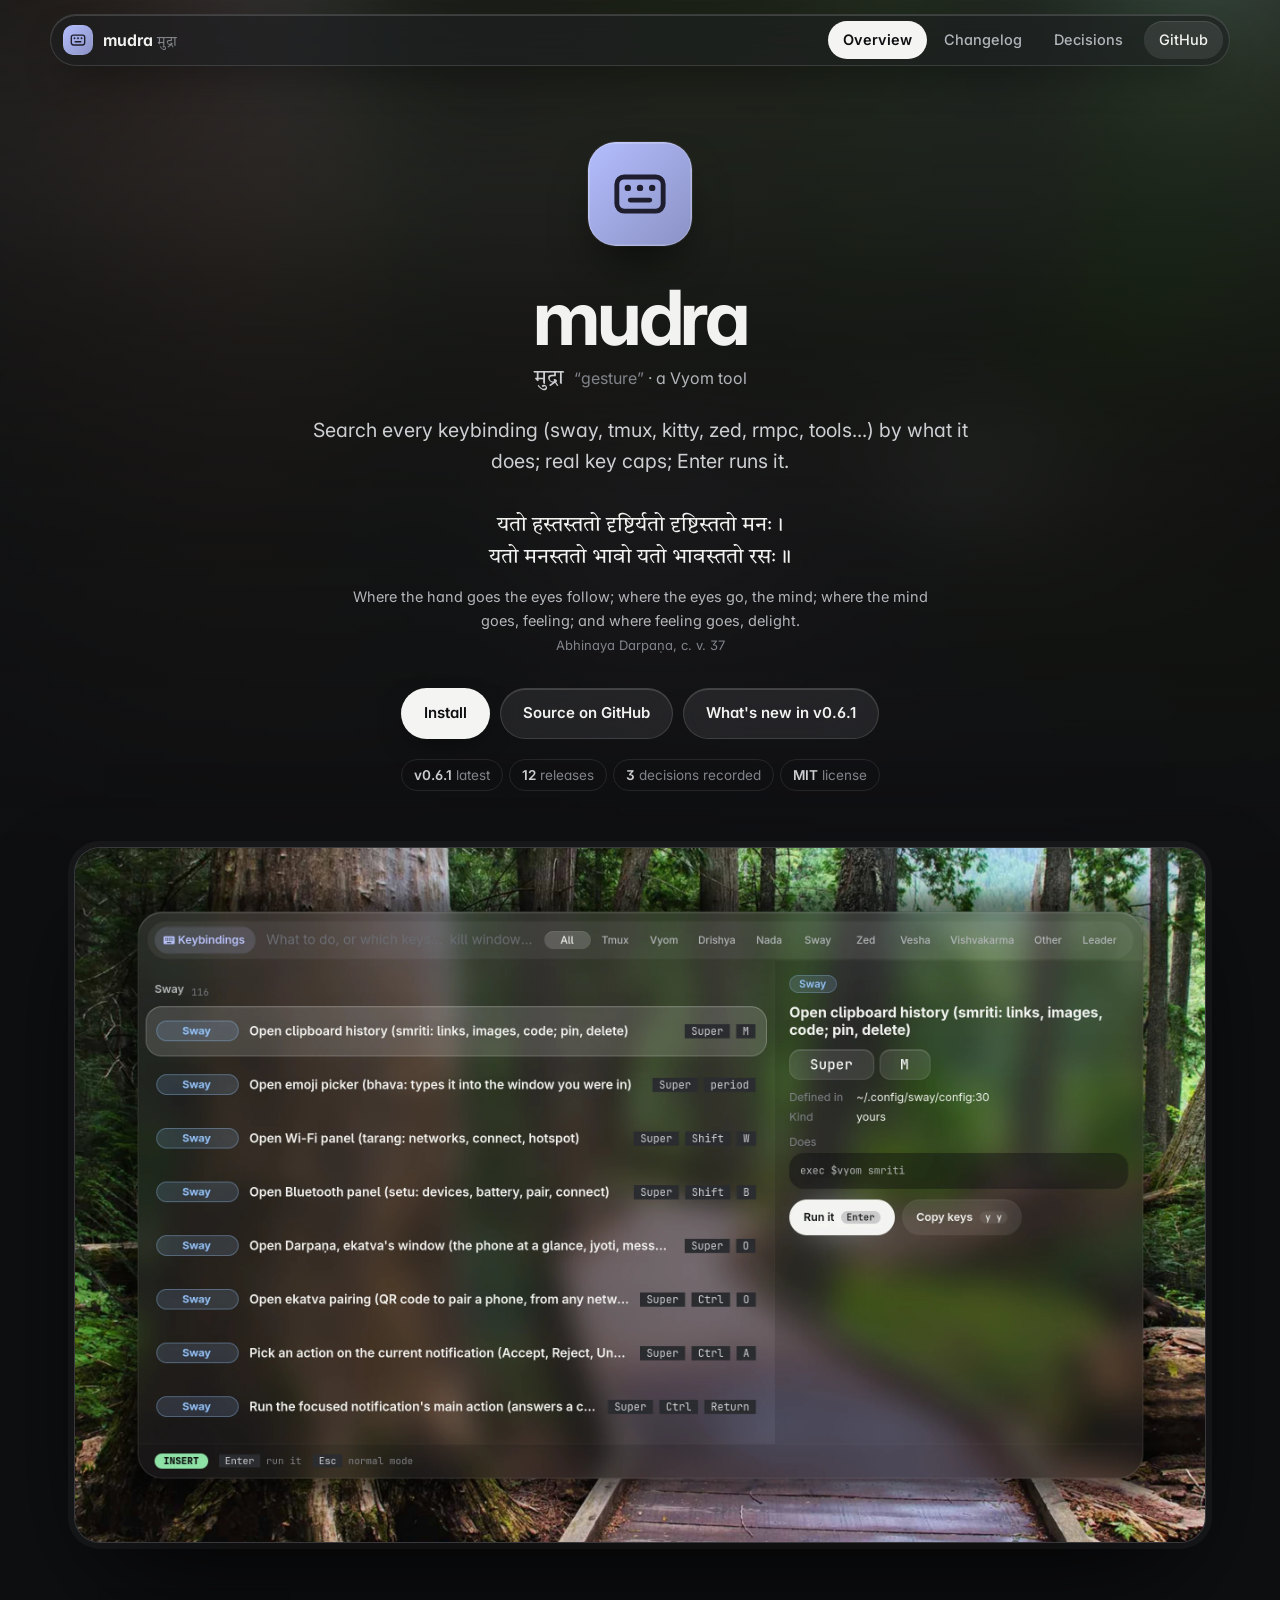
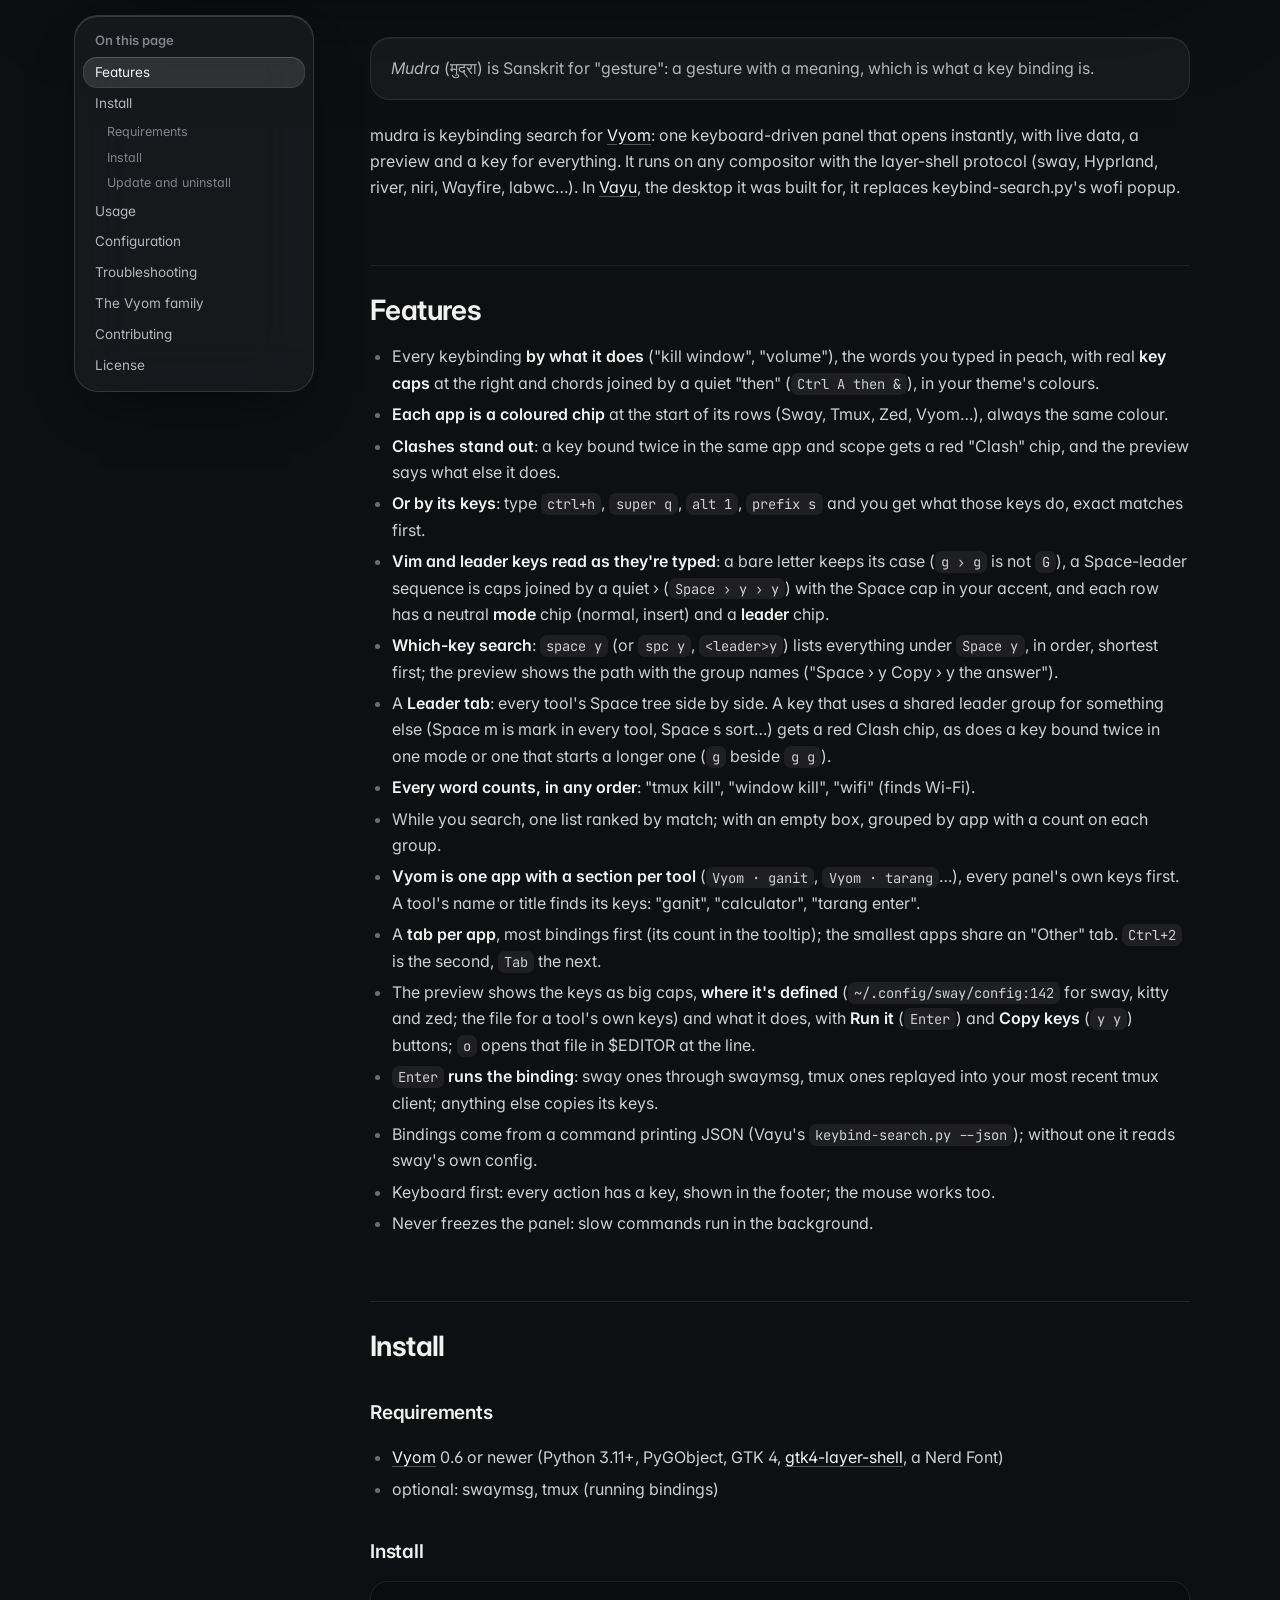
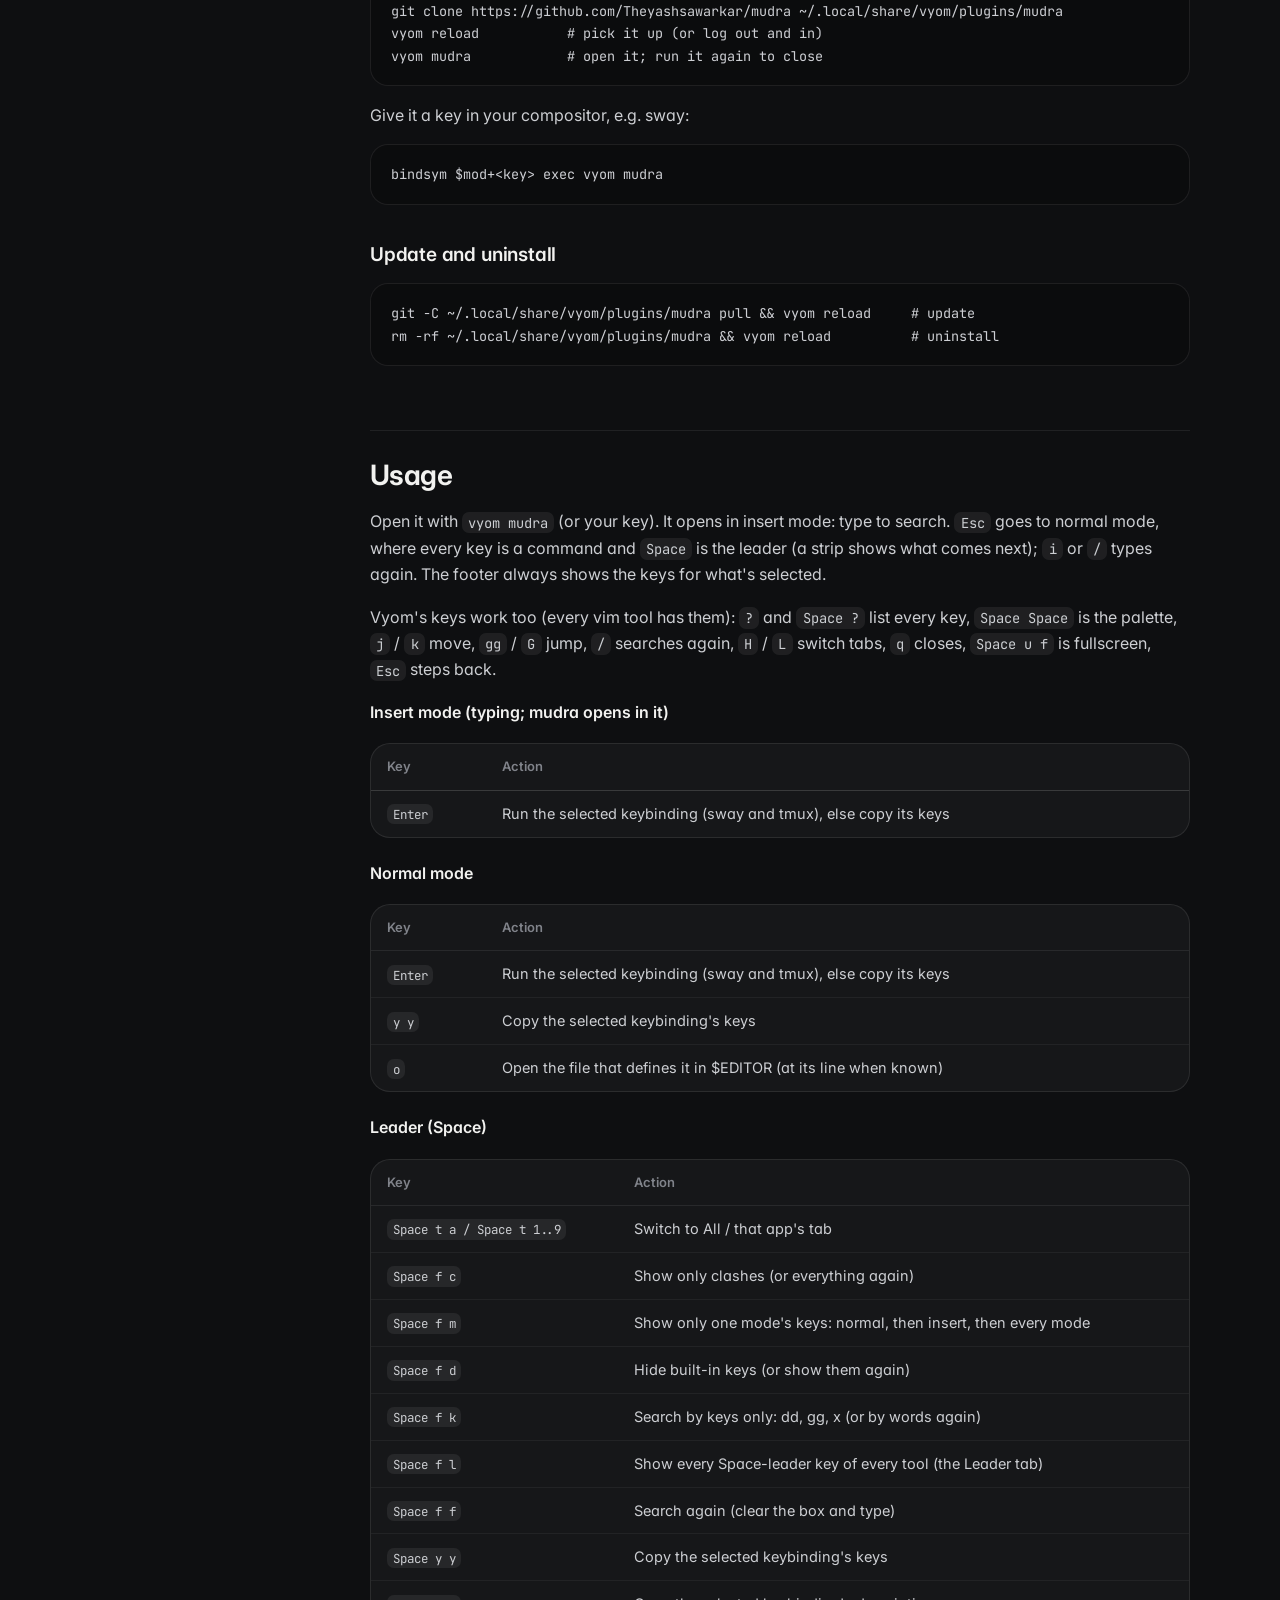
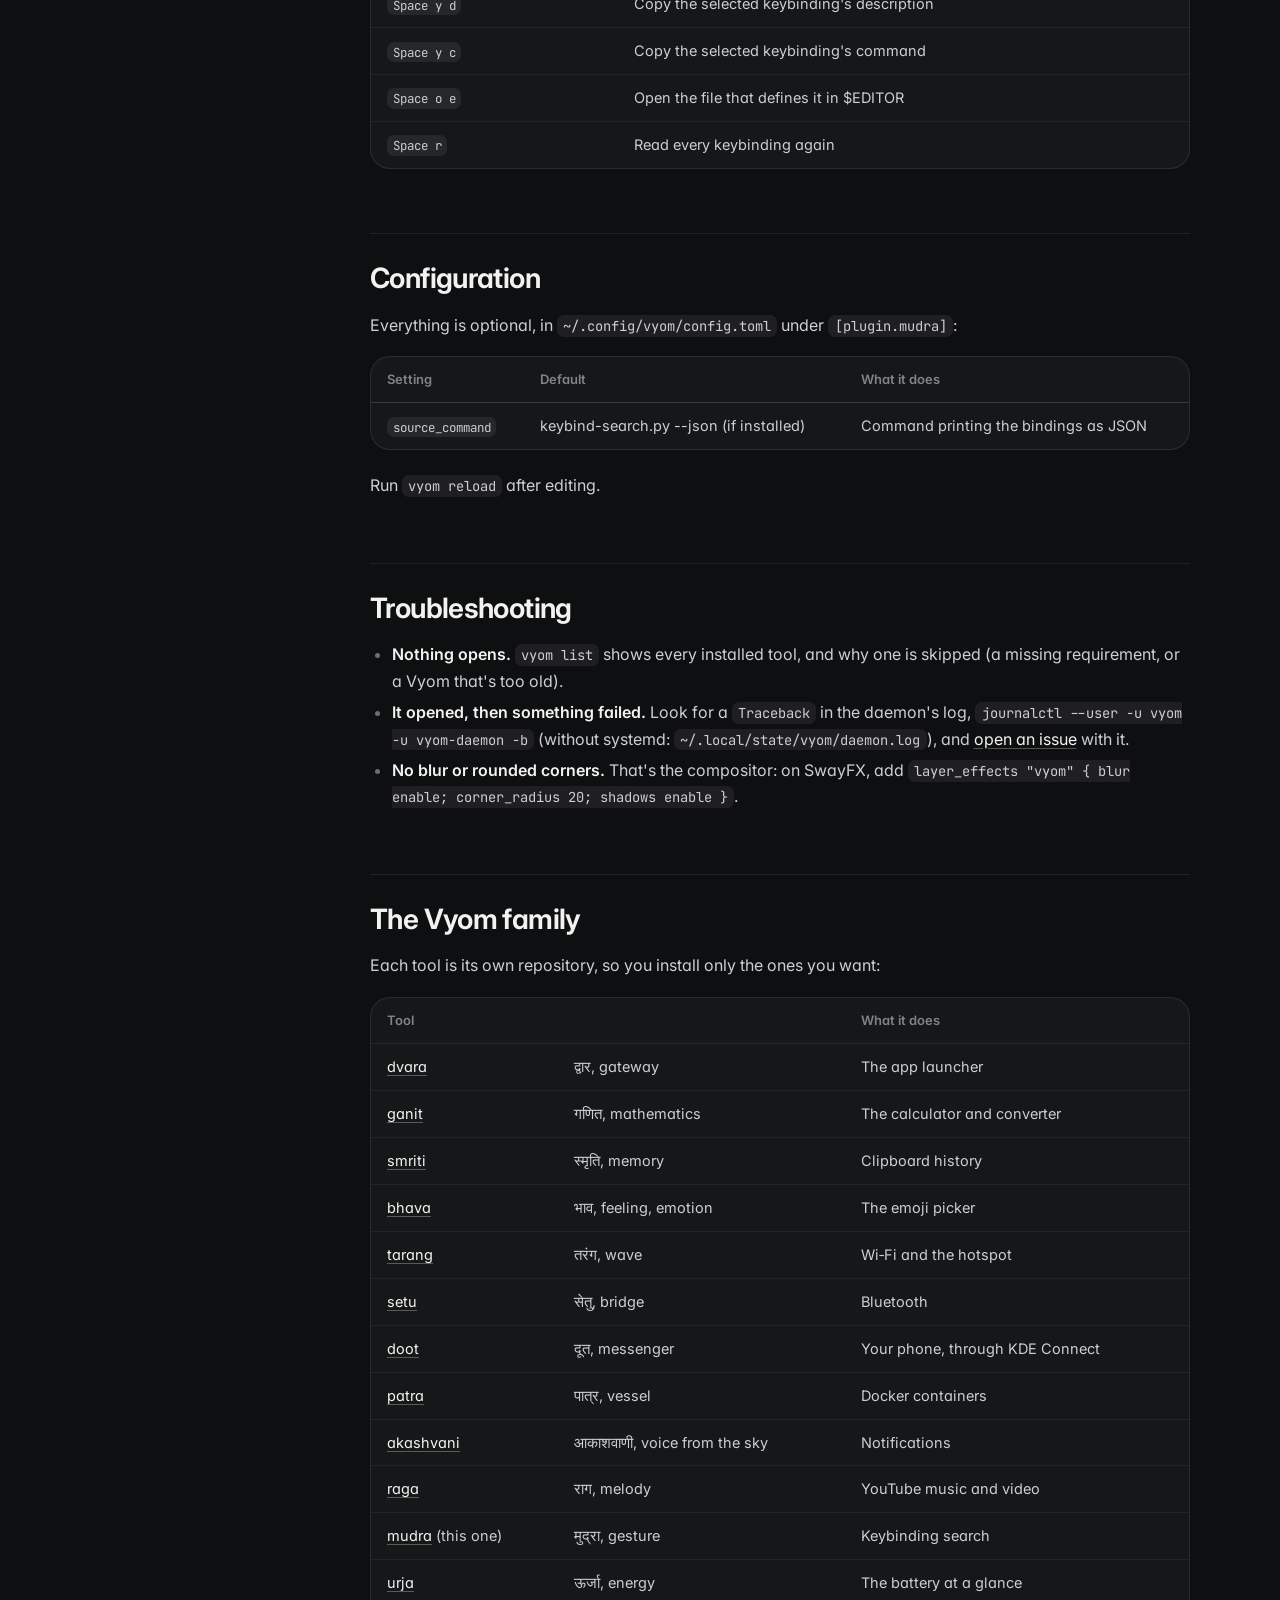
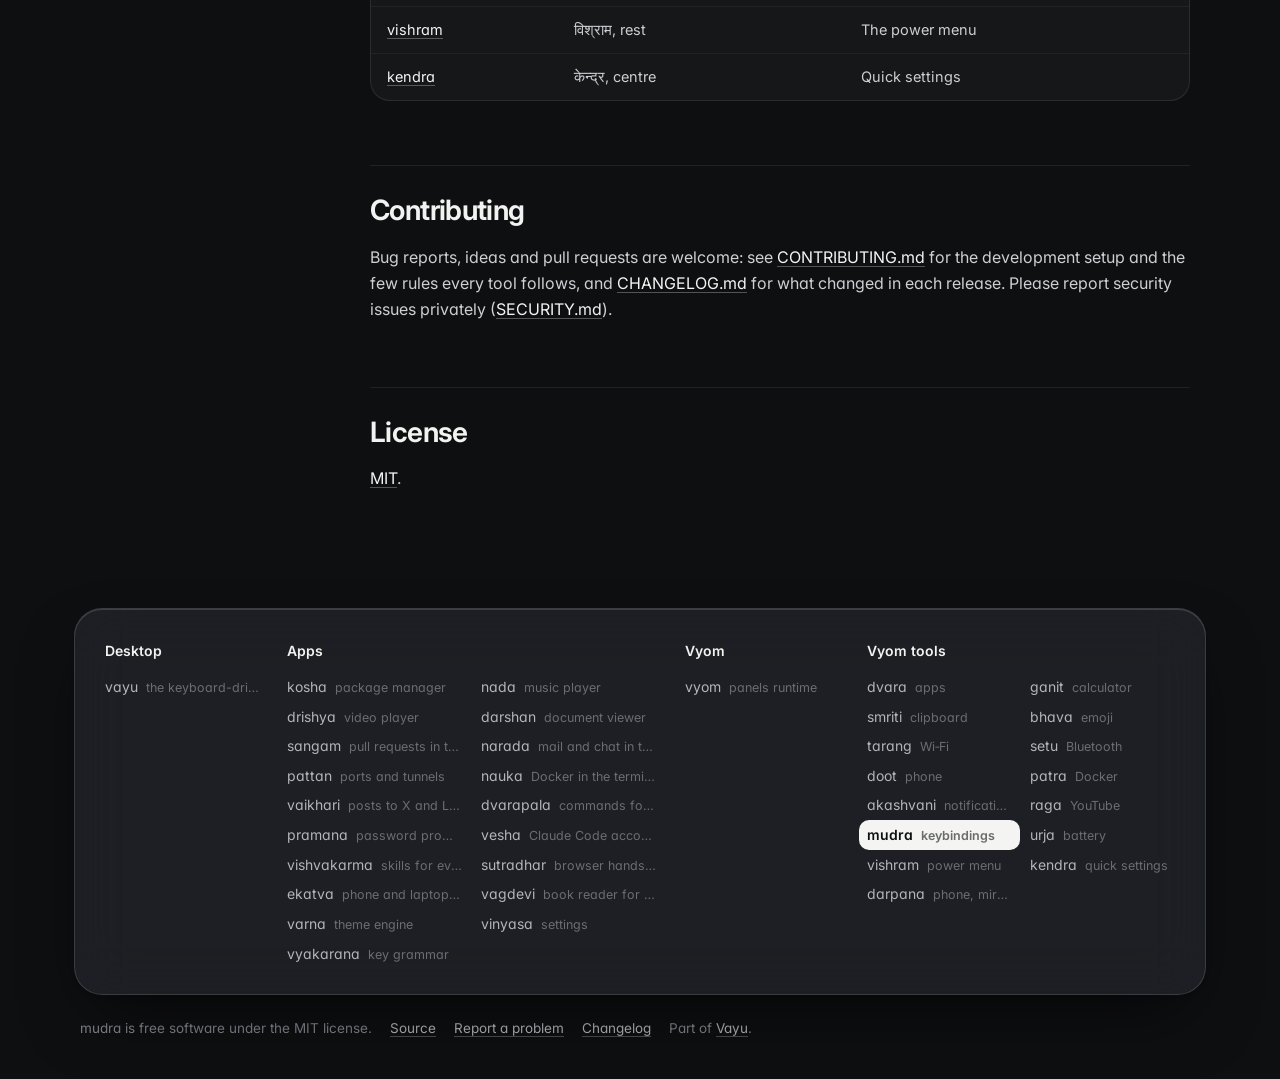
==== commit 3eb3ee33: "New screenshots in the Spatial look, with made-up demo data Co-Authored-By: Claude Opus 5.5 <noreply" ====
--- a/docs/index.html
+++ b/docs/index.html
@@ -13,7 +13,7 @@
 <link rel="preconnect" href="https://fonts.gstatic.com" crossorigin>
 <link href="https://fonts.googleapis.com/css2?family=Inter:wght@400;500;600;700&family=JetBrains+Mono:wght@400;500;600&family=Tiro+Devanagari+Sanskrit&display=swap" rel="stylesheet">
 <link rel="stylesheet" href="assets/site.css">
-<style>:root{--tool:#b8c2ff}.backdrop:before{background-image:url("assets/screenshots/mudra.png")}</style>
+<style>:root{--tool:#b8c2ff}.backdrop:before{background-image:url("assets/screenshots/mudra.webp")}</style>
 </head>
 <body class="home">
 <div class="backdrop" aria-hidden="true"></div>
@@ -29,7 +29,7 @@
 <div class="cta"><a class="btn primary" href="#install">Install</a><a class="btn" href="https://github.com/Theyashsawarkar/mudra">Source on GitHub</a><a class="btn" href="changelog.html">What's new in v0.6.1</a></div>
 <div class="meta"><span><b>v0.6.1</b> latest</span><span><b>12</b> releases</span><span><b>3</b> decisions recorded</span><span><b>MIT</b> license</span></div>
 </header>
-<figure class="shot"><img src="assets/screenshots/mudra.png" alt="mudra: keybindings panel" fetchpriority="high"></figure>
+<figure class="shot"><img src="assets/screenshots/mudra.webp" alt="mudra: keybindings found by what they do, each with its key caps; the picked one's keys, where it is defined, what it runs and Run it" fetchpriority="high"></figure>
 <div class="wrap"><aside class="toc"><b>On this page</b><a class="l2" href="#features">Features</a><a class="l2" href="#install">Install</a><a class="l3" href="#requirements">Requirements</a><a class="l3" href="#install">Install</a><a class="l3" href="#update-and-uninstall">Update and uninstall</a><a class="l2" href="#usage">Usage</a><a class="l2" href="#configuration">Configuration</a><a class="l2" href="#troubleshooting">Troubleshooting</a><a class="l2" href="#the-vyom-family">The Vyom family</a><a class="l2" href="#contributing">Contributing</a><a class="l2" href="#license">License</a></aside><article>
 <blockquote><p><em>Mudra</em> (मुद्रा) is Sanskrit for "gesture": a gesture with a meaning, which is what a key binding is.</p></blockquote>
 <p>mudra is keybinding search for <a href="https://github.com/Theyashsawarkar/vyom">Vyom</a>: one keyboard-driven panel that opens instantly, with live data, a preview and a key for everything. It runs on any compositor with the layer-shell protocol (sway, Hyprland, river, niri, Wayfire, labwc…). In <a href="https://github.com/Theyashsawarkar/vayu">Vayu</a>, the desktop it was built for, it replaces keybind-search.py's wofi popup.</p>
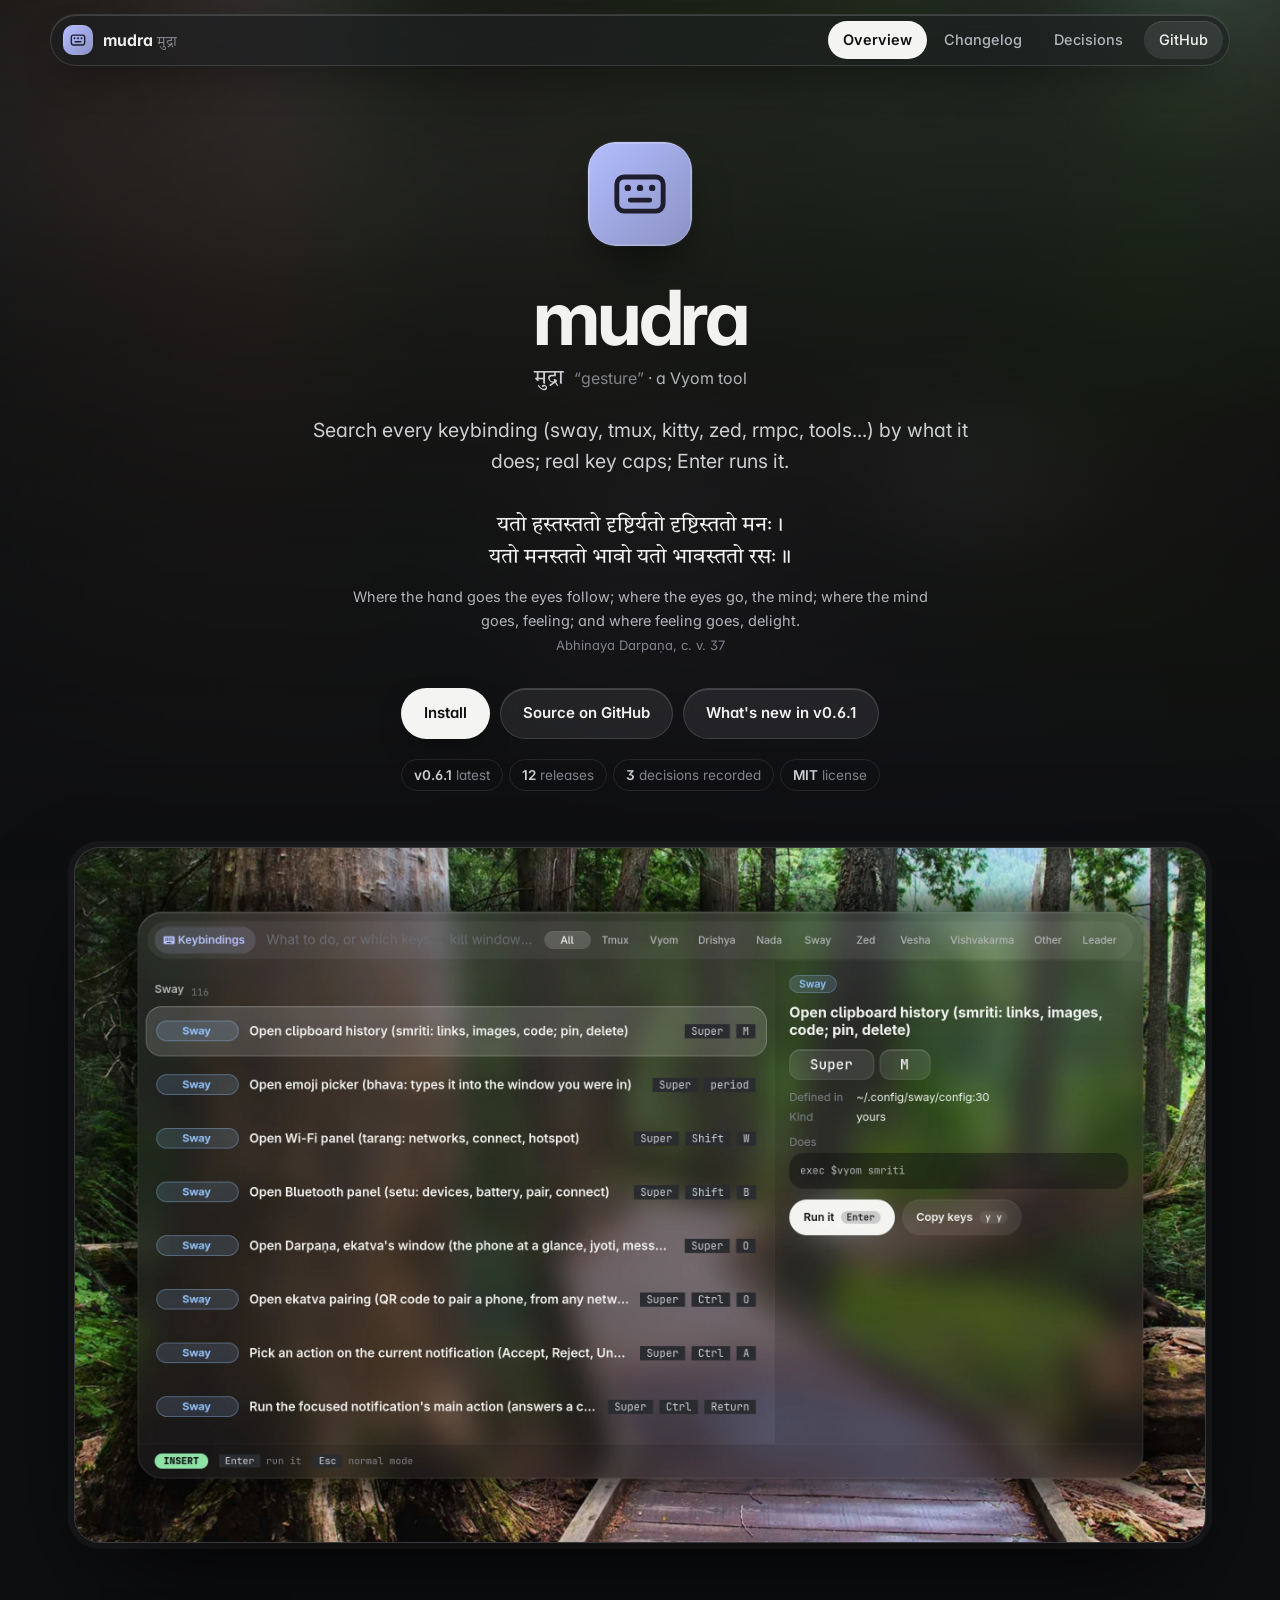
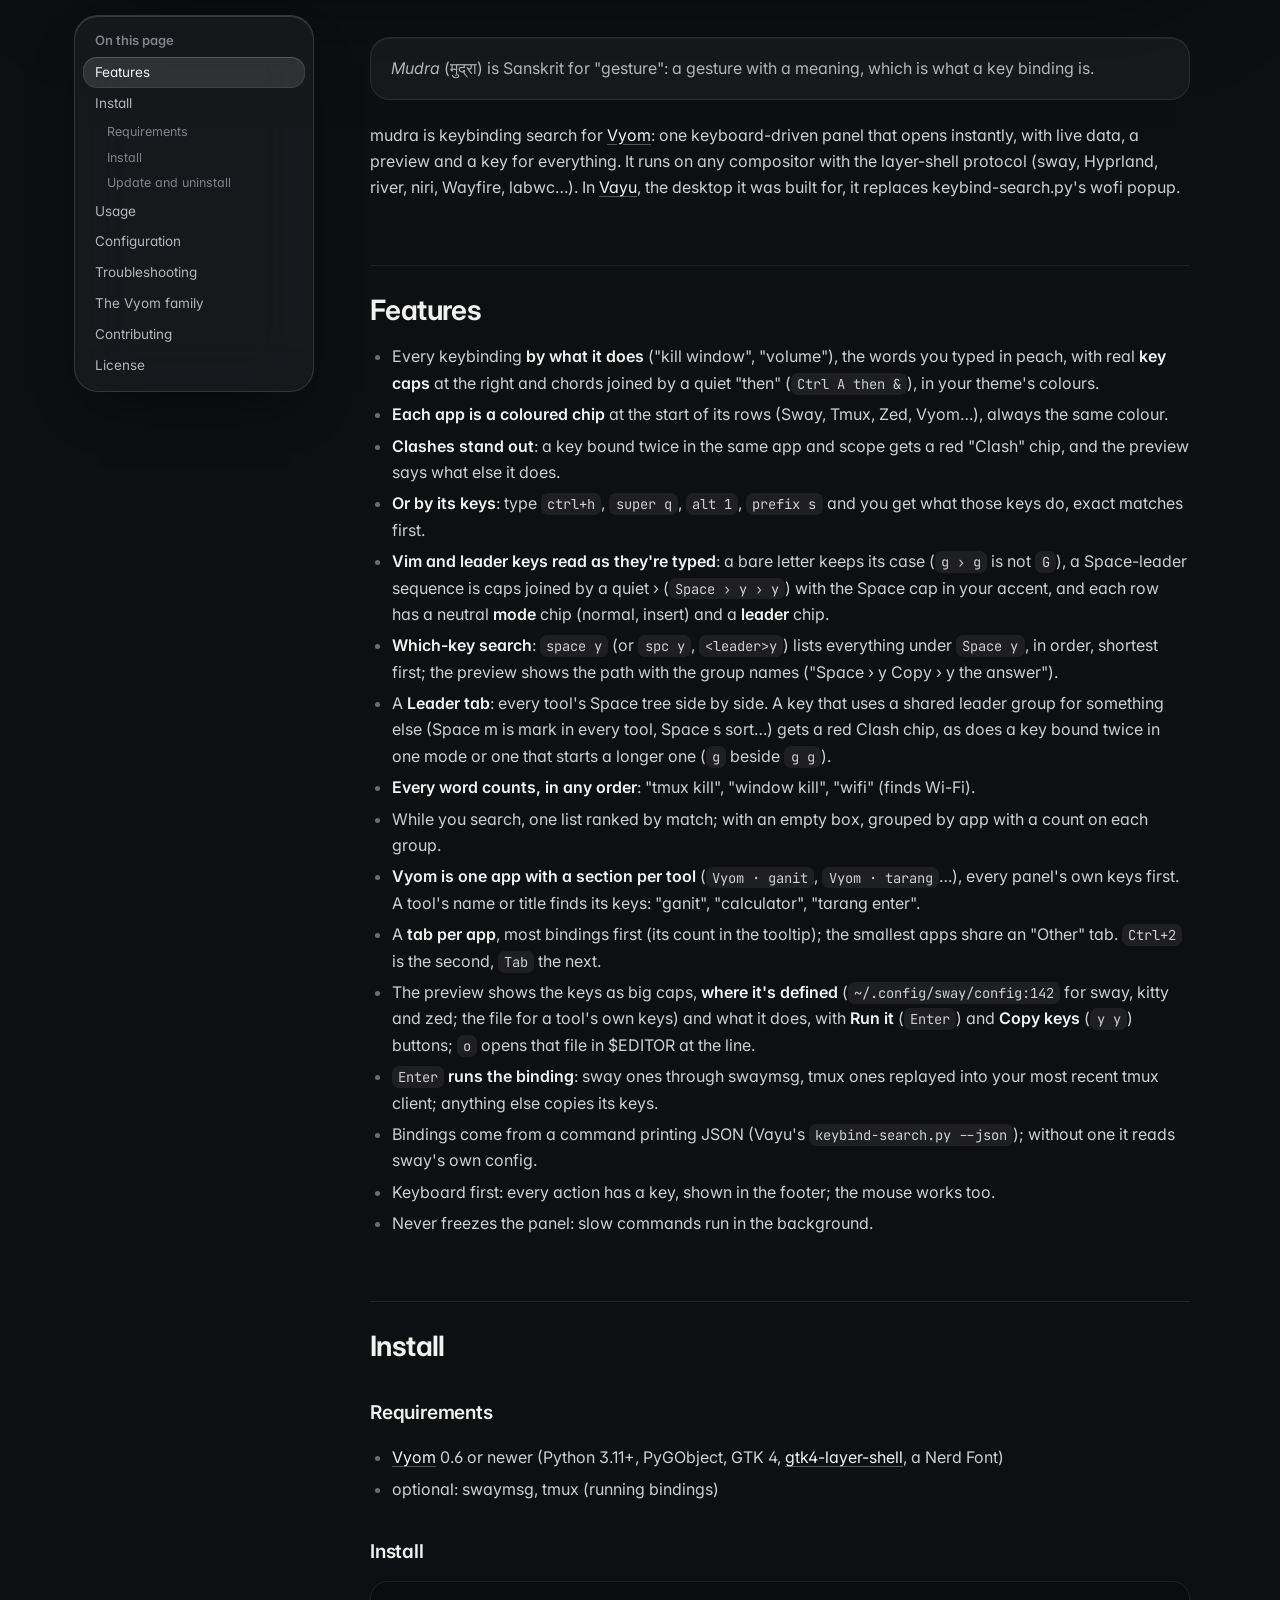
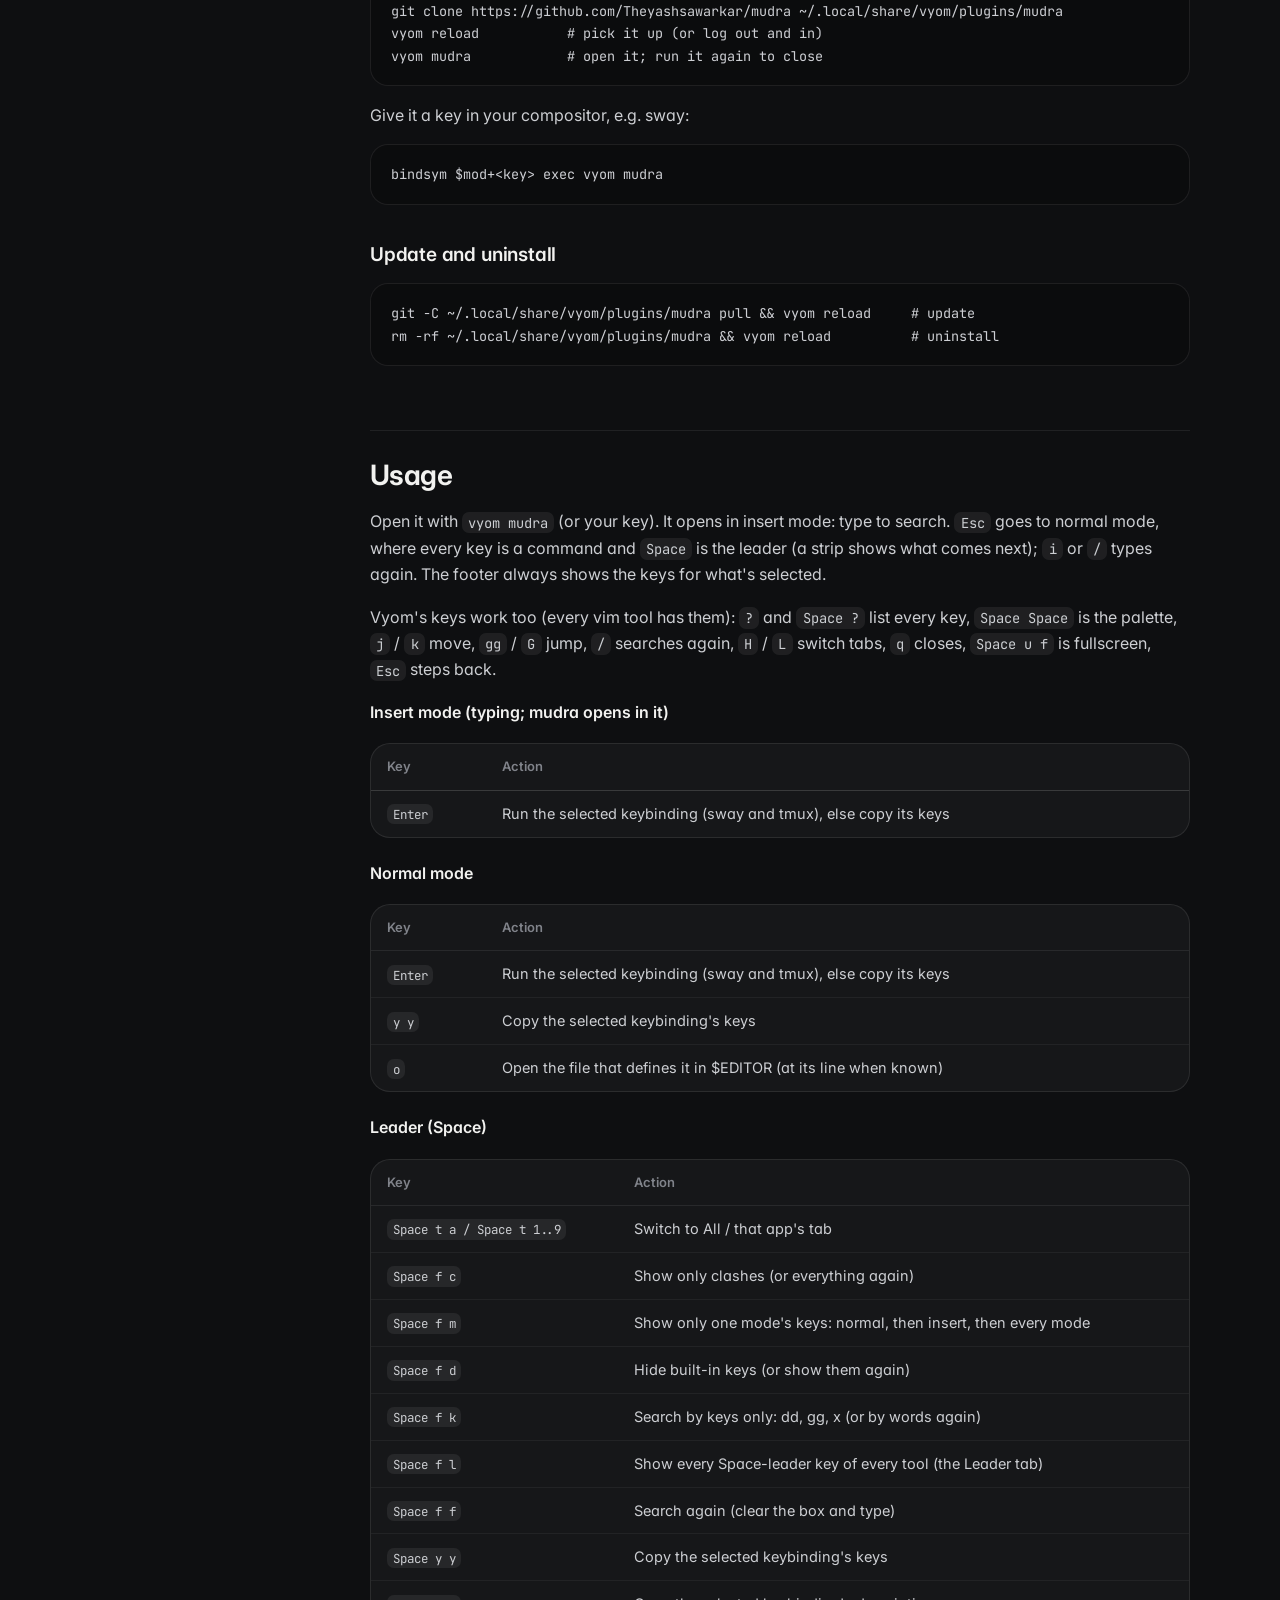
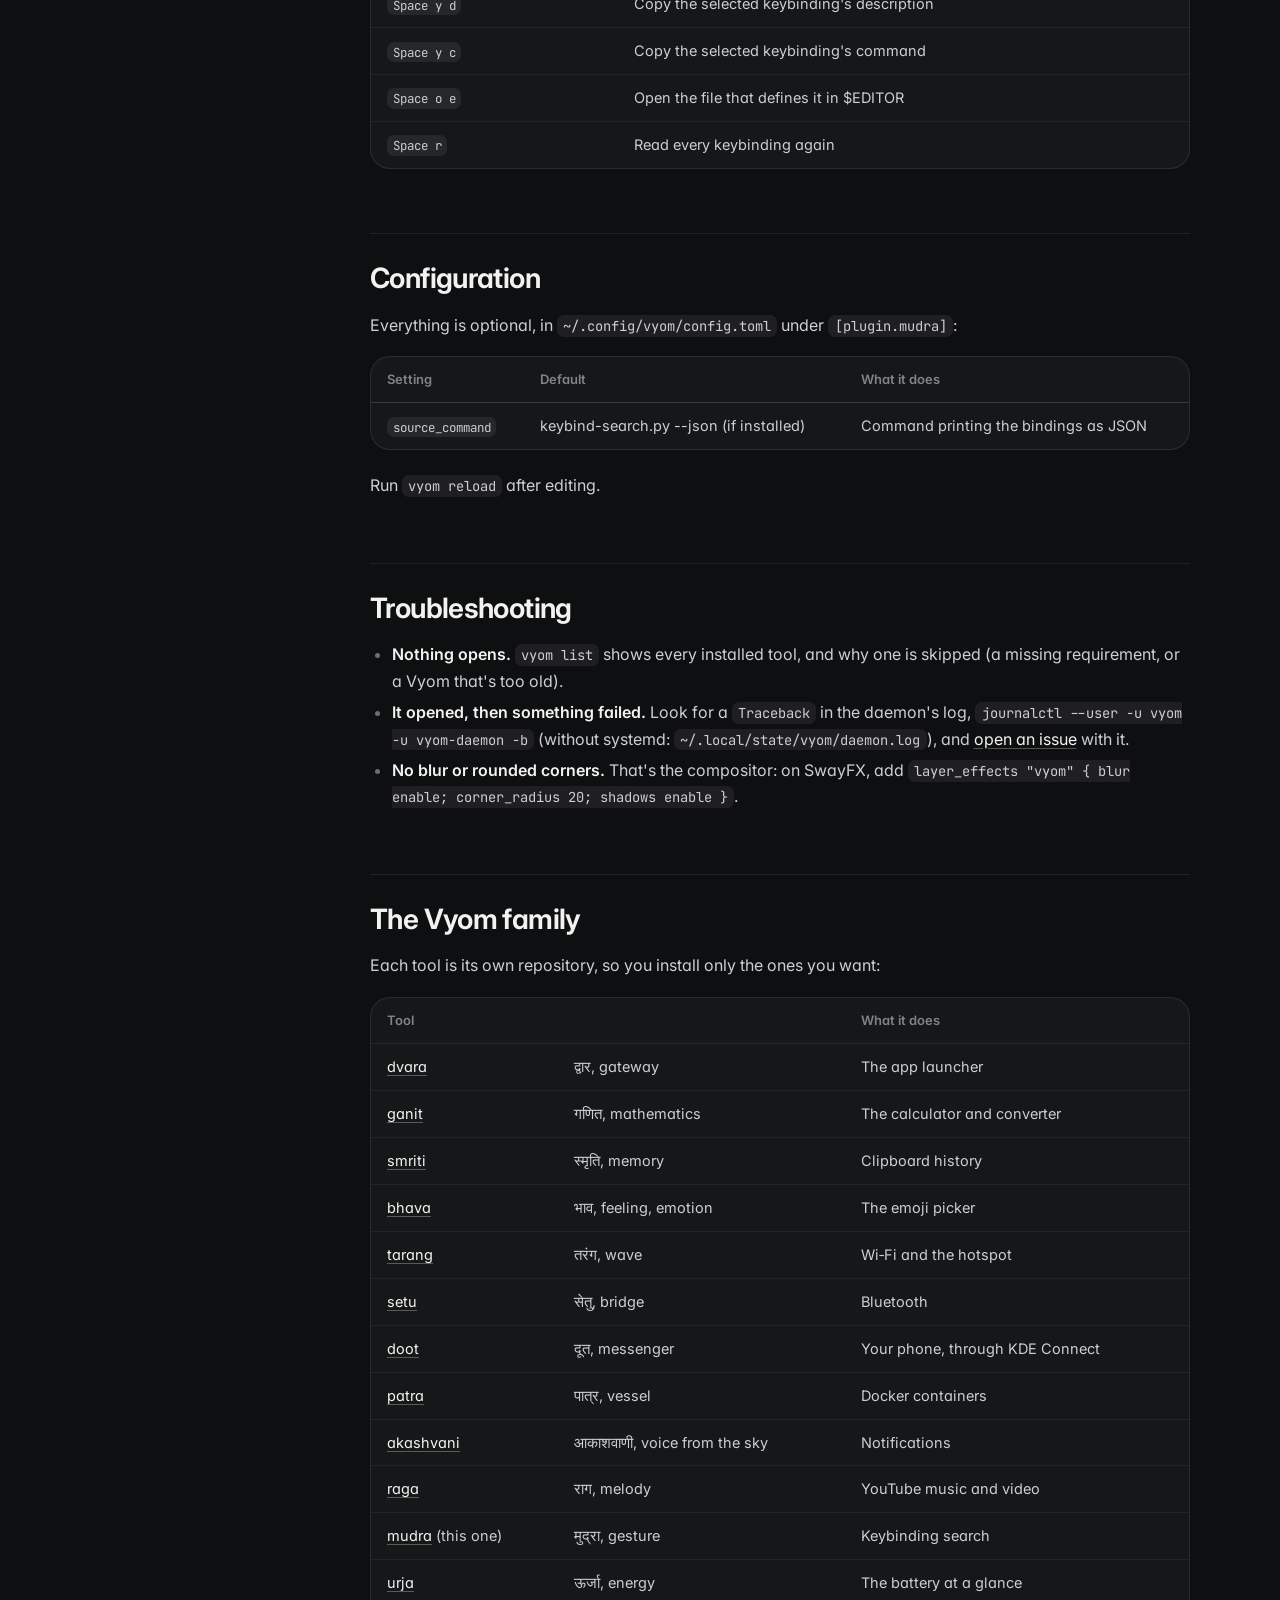
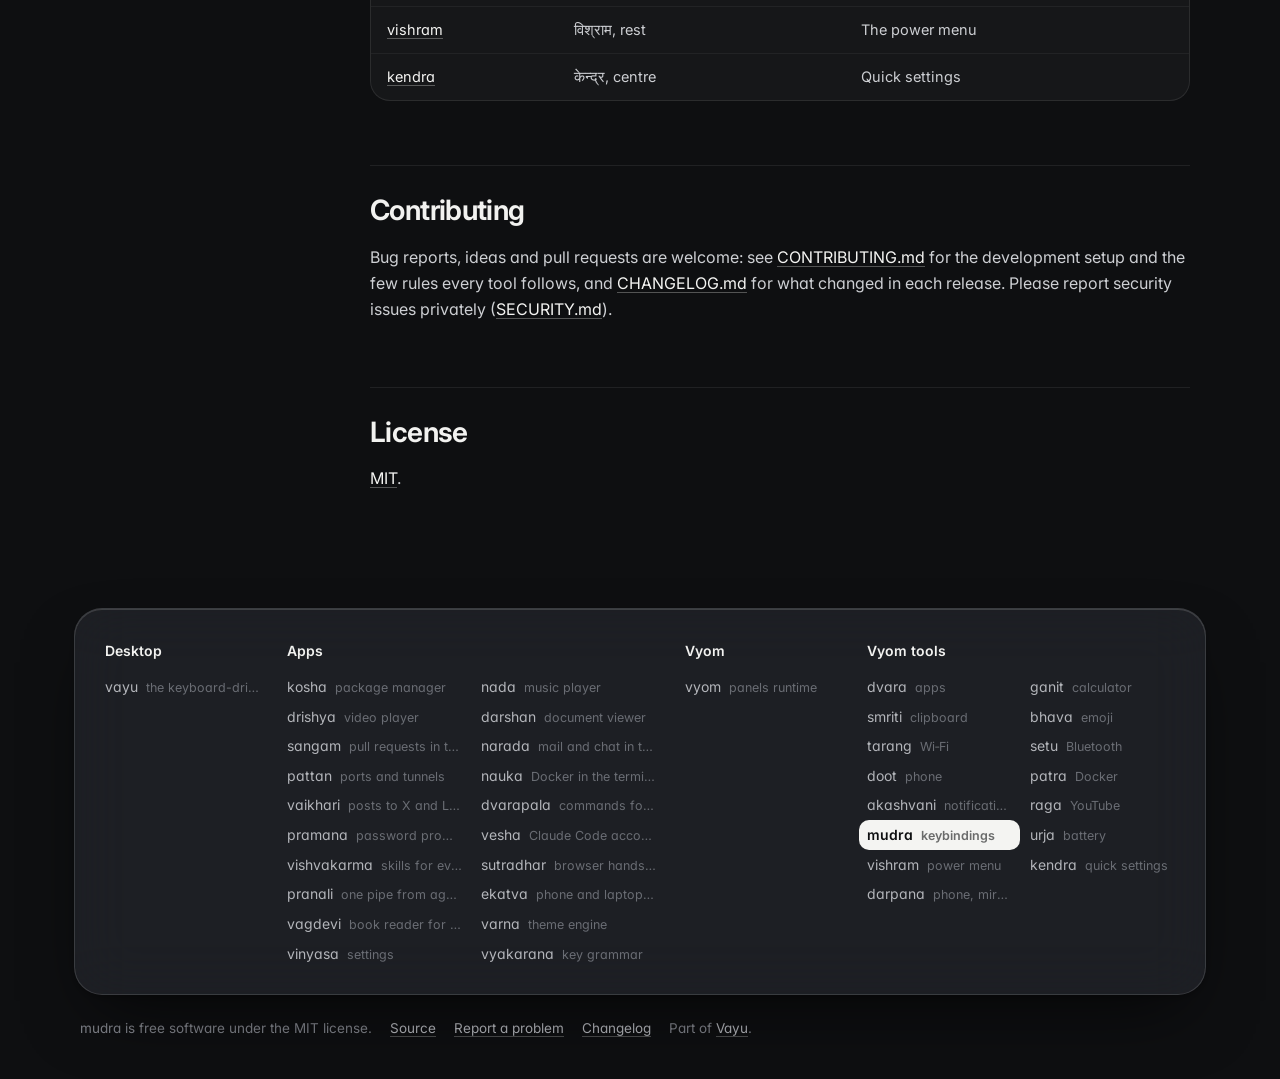
==== commit 76bb080d: "Website: pranali in the family list; build-site.py passes ruff Co-Authored-By: Claude Opus 5.5 <nore" ====
--- a/docs/index.html
+++ b/docs/index.html
@@ -72,7 +72,7 @@
 <h2 id="license"><a class="anchor" href="#license">#</a>License</h2>
 <p><a href="https://github.com/Theyashsawarkar/mudra/blob/main/LICENSE">MIT</a>.</p>
 </article></div>
-<footer><div class="in glass"><div class=""><h4>Desktop</h4><div class="list"><a href="https://vayu.theyashsawarkar.dev/" class="">vayu <span>the keyboard-driven Wayland desktop</span></a></div></div><div class="g2"><h4>Apps</h4><div class="list"><a href="https://kosha.theyashsawarkar.dev/" class="">kosha <span>package manager</span></a><a href="https://nada.theyashsawarkar.dev/" class="">nada <span>music player</span></a><a href="https://drishya.theyashsawarkar.dev/" class="">drishya <span>video player</span></a><a href="https://darshan.theyashsawarkar.dev/" class="">darshan <span>document viewer</span></a><a href="https://sangam.theyashsawarkar.dev/" class="">sangam <span>pull requests in the terminal</span></a><a href="https://narada.theyashsawarkar.dev/" class="">narada <span>mail and chat in the terminal</span></a><a href="https://pattan.theyashsawarkar.dev/" class="">pattan <span>ports and tunnels</span></a><a href="https://nauka.theyashsawarkar.dev/" class="">nauka <span>Docker in the terminal</span></a><a href="https://vaikhari.theyashsawarkar.dev/" class="">vaikhari <span>posts to X and LinkedIn</span></a><a href="https://dvarapala.theyashsawarkar.dev/" class="">dvarapala <span>commands for AI agents, approved</span></a><a href="https://pramana.theyashsawarkar.dev/" class="">pramana <span>password prompts</span></a><a href="https://vesha.theyashsawarkar.dev/" class="">vesha <span>Claude Code accounts</span></a><a href="https://vishvakarma.theyashsawarkar.dev/" class="">vishvakarma <span>skills for every AI agent</span></a><a href="https://sutradhar.theyashsawarkar.dev/" class="">sutradhar <span>browser hands for AI agents</span></a><a href="https://ekatva.theyashsawarkar.dev/" class="">ekatva <span>phone and laptop, linked</span></a><a href="https://vagdevi.theyashsawarkar.dev/" class="">vagdevi <span>book reader for Android</span></a><a href="https://varna.theyashsawarkar.dev/" class="">varna <span>theme engine</span></a><a href="https://vinyasa.theyashsawarkar.dev/" class="">vinyasa <span>settings</span></a><a href="https://vyakarana.theyashsawarkar.dev/" class="">vyakarana <span>key grammar</span></a></div></div><div class=""><h4>Vyom</h4><div class="list"><a href="https://vyom.theyashsawarkar.dev/" class="">vyom <span>panels runtime</span></a></div></div><div class="g2"><h4>Vyom tools</h4><div class="list"><a href="https://dvara.theyashsawarkar.dev/" class="">dvara <span>apps</span></a><a href="https://ganit.theyashsawarkar.dev/" class="">ganit <span>calculator</span></a><a href="https://smriti.theyashsawarkar.dev/" class="">smriti <span>clipboard</span></a><a href="https://bhava.theyashsawarkar.dev/" class="">bhava <span>emoji</span></a><a href="https://tarang.theyashsawarkar.dev/" class="">tarang <span>Wi‑Fi</span></a><a href="https://setu.theyashsawarkar.dev/" class="">setu <span>Bluetooth</span></a><a href="https://doot.theyashsawarkar.dev/" class="">doot <span>phone</span></a><a href="https://patra.theyashsawarkar.dev/" class="">patra <span>Docker</span></a><a href="https://akashvani.theyashsawarkar.dev/" class="">akashvani <span>notifications</span></a><a href="https://raga.theyashsawarkar.dev/" class="">raga <span>YouTube</span></a><a href="https://mudra.theyashsawarkar.dev/" class="me" aria-current="page">mudra <span>keybindings</span></a><a href="https://urja.theyashsawarkar.dev/" class="">urja <span>battery</span></a><a href="https://vishram.theyashsawarkar.dev/" class="">vishram <span>power menu</span></a><a href="https://kendra.theyashsawarkar.dev/" class="">kendra <span>quick settings</span></a><a href="https://darpana.theyashsawarkar.dev/" class="">darpana <span>phone, mirrored</span></a></div></div></div>
+<footer><div class="in glass"><div class=""><h4>Desktop</h4><div class="list"><a href="https://vayu.theyashsawarkar.dev/" class="">vayu <span>the keyboard-driven Wayland desktop</span></a></div></div><div class="g2"><h4>Apps</h4><div class="list"><a href="https://kosha.theyashsawarkar.dev/" class="">kosha <span>package manager</span></a><a href="https://nada.theyashsawarkar.dev/" class="">nada <span>music player</span></a><a href="https://drishya.theyashsawarkar.dev/" class="">drishya <span>video player</span></a><a href="https://darshan.theyashsawarkar.dev/" class="">darshan <span>document viewer</span></a><a href="https://sangam.theyashsawarkar.dev/" class="">sangam <span>pull requests in the terminal</span></a><a href="https://narada.theyashsawarkar.dev/" class="">narada <span>mail and chat in the terminal</span></a><a href="https://pattan.theyashsawarkar.dev/" class="">pattan <span>ports and tunnels</span></a><a href="https://nauka.theyashsawarkar.dev/" class="">nauka <span>Docker in the terminal</span></a><a href="https://vaikhari.theyashsawarkar.dev/" class="">vaikhari <span>posts to X and LinkedIn</span></a><a href="https://dvarapala.theyashsawarkar.dev/" class="">dvarapala <span>commands for AI agents, approved</span></a><a href="https://pramana.theyashsawarkar.dev/" class="">pramana <span>password prompts</span></a><a href="https://vesha.theyashsawarkar.dev/" class="">vesha <span>Claude Code accounts</span></a><a href="https://vishvakarma.theyashsawarkar.dev/" class="">vishvakarma <span>skills for every AI agent</span></a><a href="https://sutradhar.theyashsawarkar.dev/" class="">sutradhar <span>browser hands for AI agents</span></a><a href="https://pranali.theyashsawarkar.dev/" class="">pranali <span>one pipe from agents to tools</span></a><a href="https://ekatva.theyashsawarkar.dev/" class="">ekatva <span>phone and laptop, linked</span></a><a href="https://vagdevi.theyashsawarkar.dev/" class="">vagdevi <span>book reader for Android</span></a><a href="https://varna.theyashsawarkar.dev/" class="">varna <span>theme engine</span></a><a href="https://vinyasa.theyashsawarkar.dev/" class="">vinyasa <span>settings</span></a><a href="https://vyakarana.theyashsawarkar.dev/" class="">vyakarana <span>key grammar</span></a></div></div><div class=""><h4>Vyom</h4><div class="list"><a href="https://vyom.theyashsawarkar.dev/" class="">vyom <span>panels runtime</span></a></div></div><div class="g2"><h4>Vyom tools</h4><div class="list"><a href="https://dvara.theyashsawarkar.dev/" class="">dvara <span>apps</span></a><a href="https://ganit.theyashsawarkar.dev/" class="">ganit <span>calculator</span></a><a href="https://smriti.theyashsawarkar.dev/" class="">smriti <span>clipboard</span></a><a href="https://bhava.theyashsawarkar.dev/" class="">bhava <span>emoji</span></a><a href="https://tarang.theyashsawarkar.dev/" class="">tarang <span>Wi‑Fi</span></a><a href="https://setu.theyashsawarkar.dev/" class="">setu <span>Bluetooth</span></a><a href="https://doot.theyashsawarkar.dev/" class="">doot <span>phone</span></a><a href="https://patra.theyashsawarkar.dev/" class="">patra <span>Docker</span></a><a href="https://akashvani.theyashsawarkar.dev/" class="">akashvani <span>notifications</span></a><a href="https://raga.theyashsawarkar.dev/" class="">raga <span>YouTube</span></a><a href="https://mudra.theyashsawarkar.dev/" class="me" aria-current="page">mudra <span>keybindings</span></a><a href="https://urja.theyashsawarkar.dev/" class="">urja <span>battery</span></a><a href="https://vishram.theyashsawarkar.dev/" class="">vishram <span>power menu</span></a><a href="https://kendra.theyashsawarkar.dev/" class="">kendra <span>quick settings</span></a><a href="https://darpana.theyashsawarkar.dev/" class="">darpana <span>phone, mirrored</span></a></div></div></div>
 <div class="bottom"><span>mudra is free software under the MIT license.</span><a href="https://github.com/Theyashsawarkar/mudra">Source</a><a href="https://github.com/Theyashsawarkar/mudra/issues">Report a problem</a><a href="changelog.html">Changelog</a><span>Part of <a href="https://vayu.theyashsawarkar.dev/">Vayu</a>.</span></div></footer>
 <script>
 document.querySelectorAll('pre.code').forEach(p=>{const b=document.createElement('button');b.className='copy';b.type='button';b.textContent='Copy';
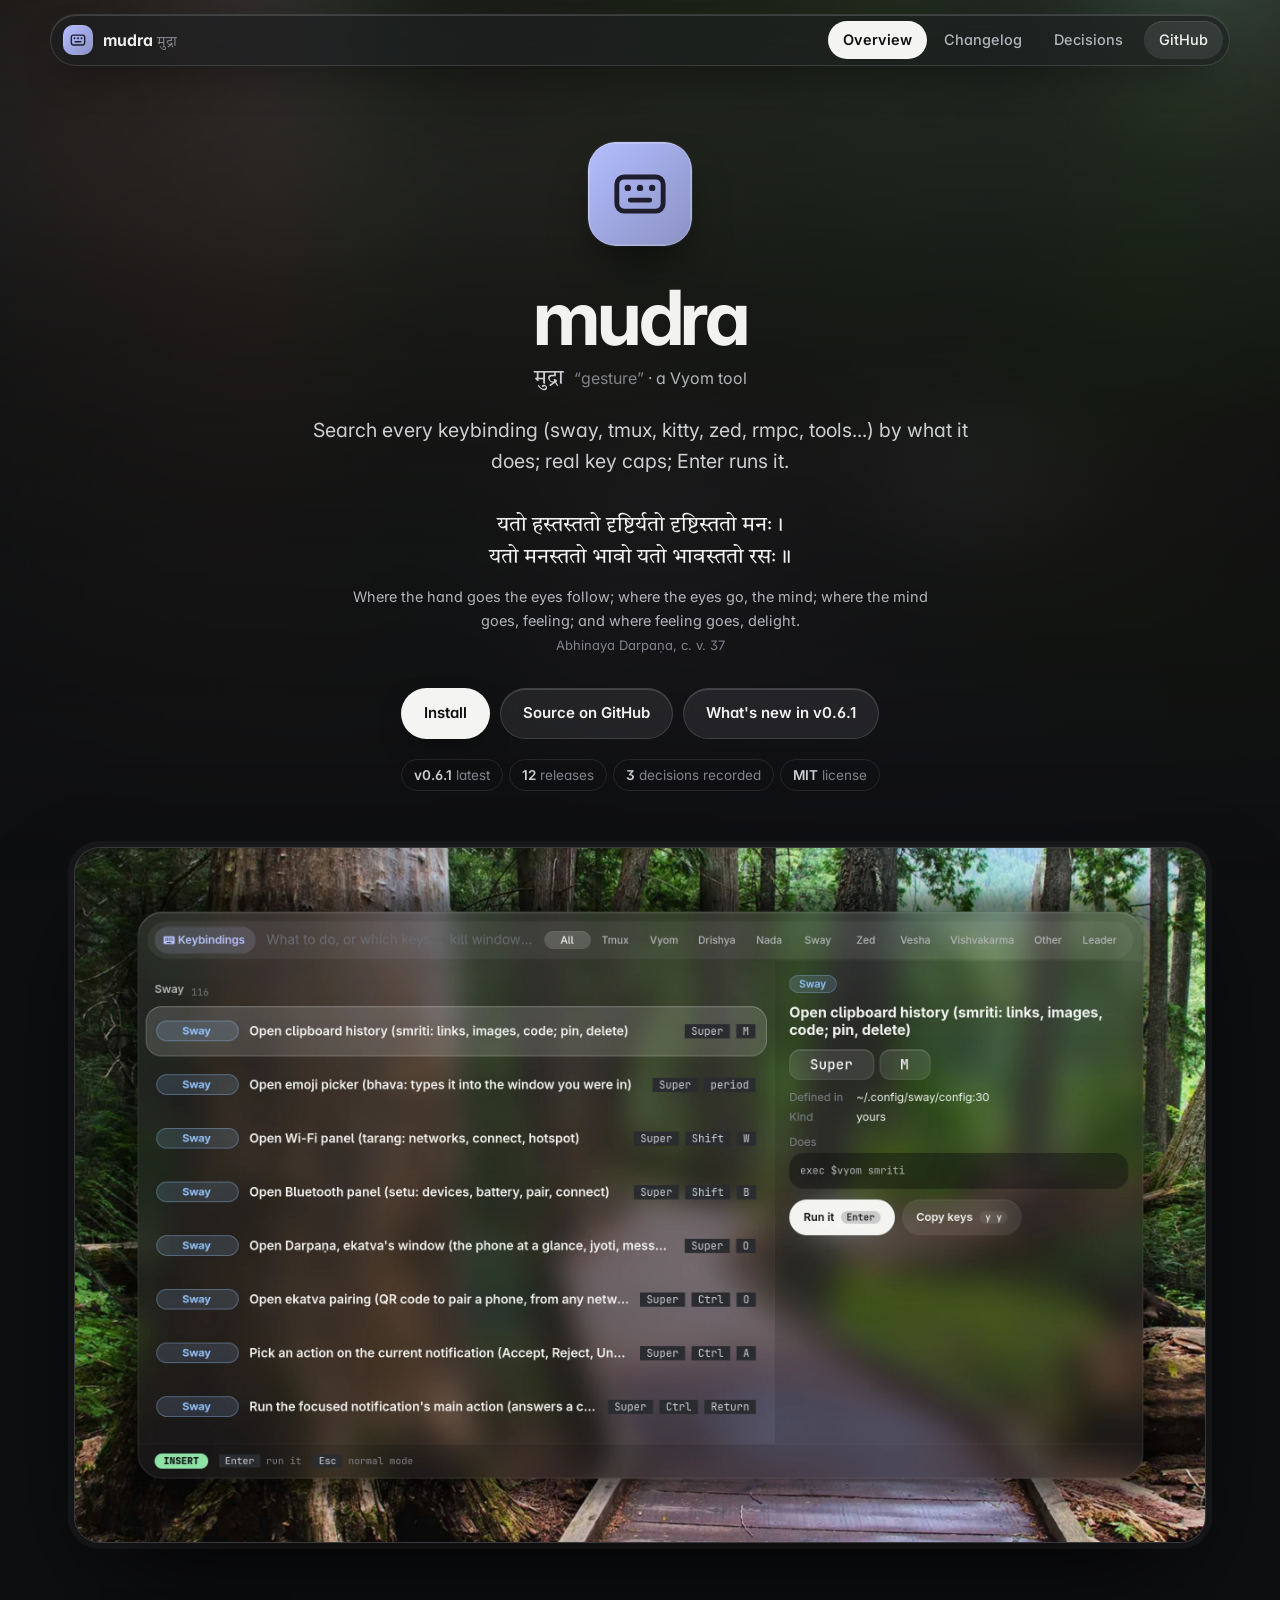
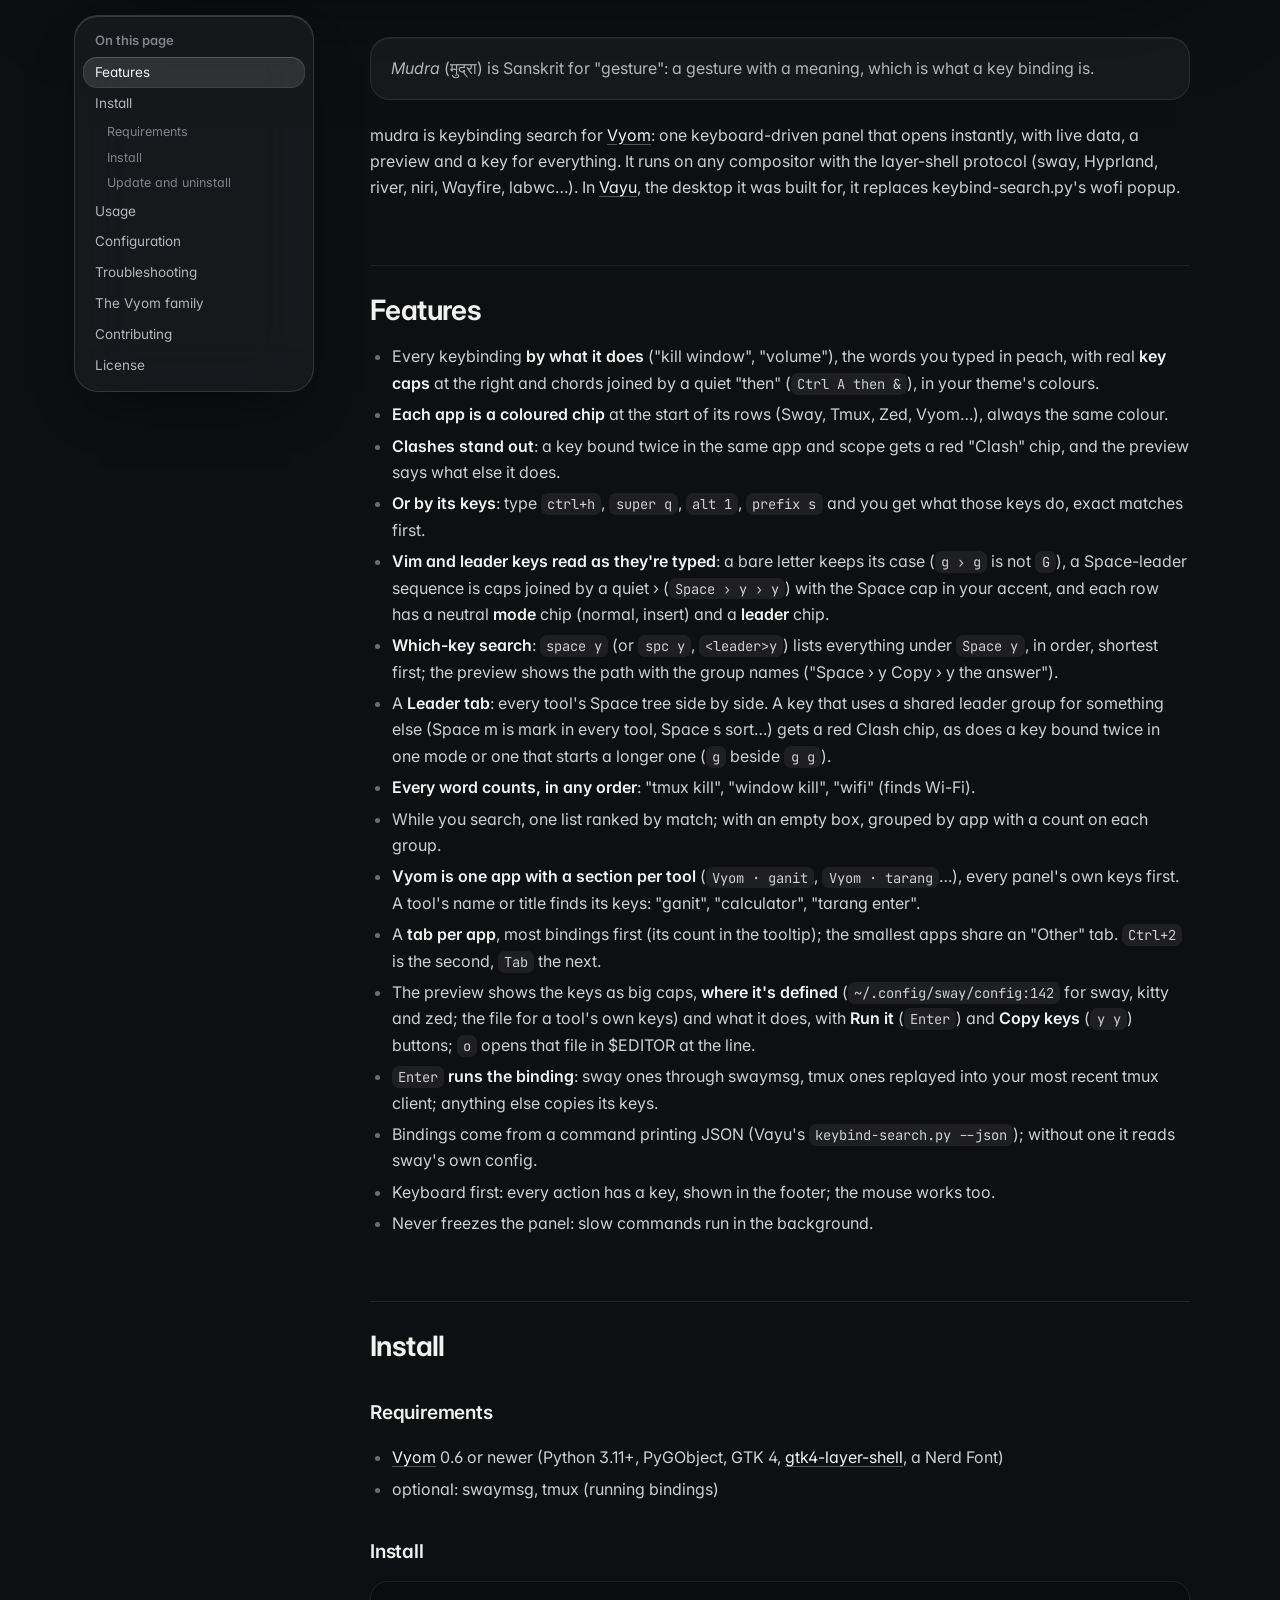
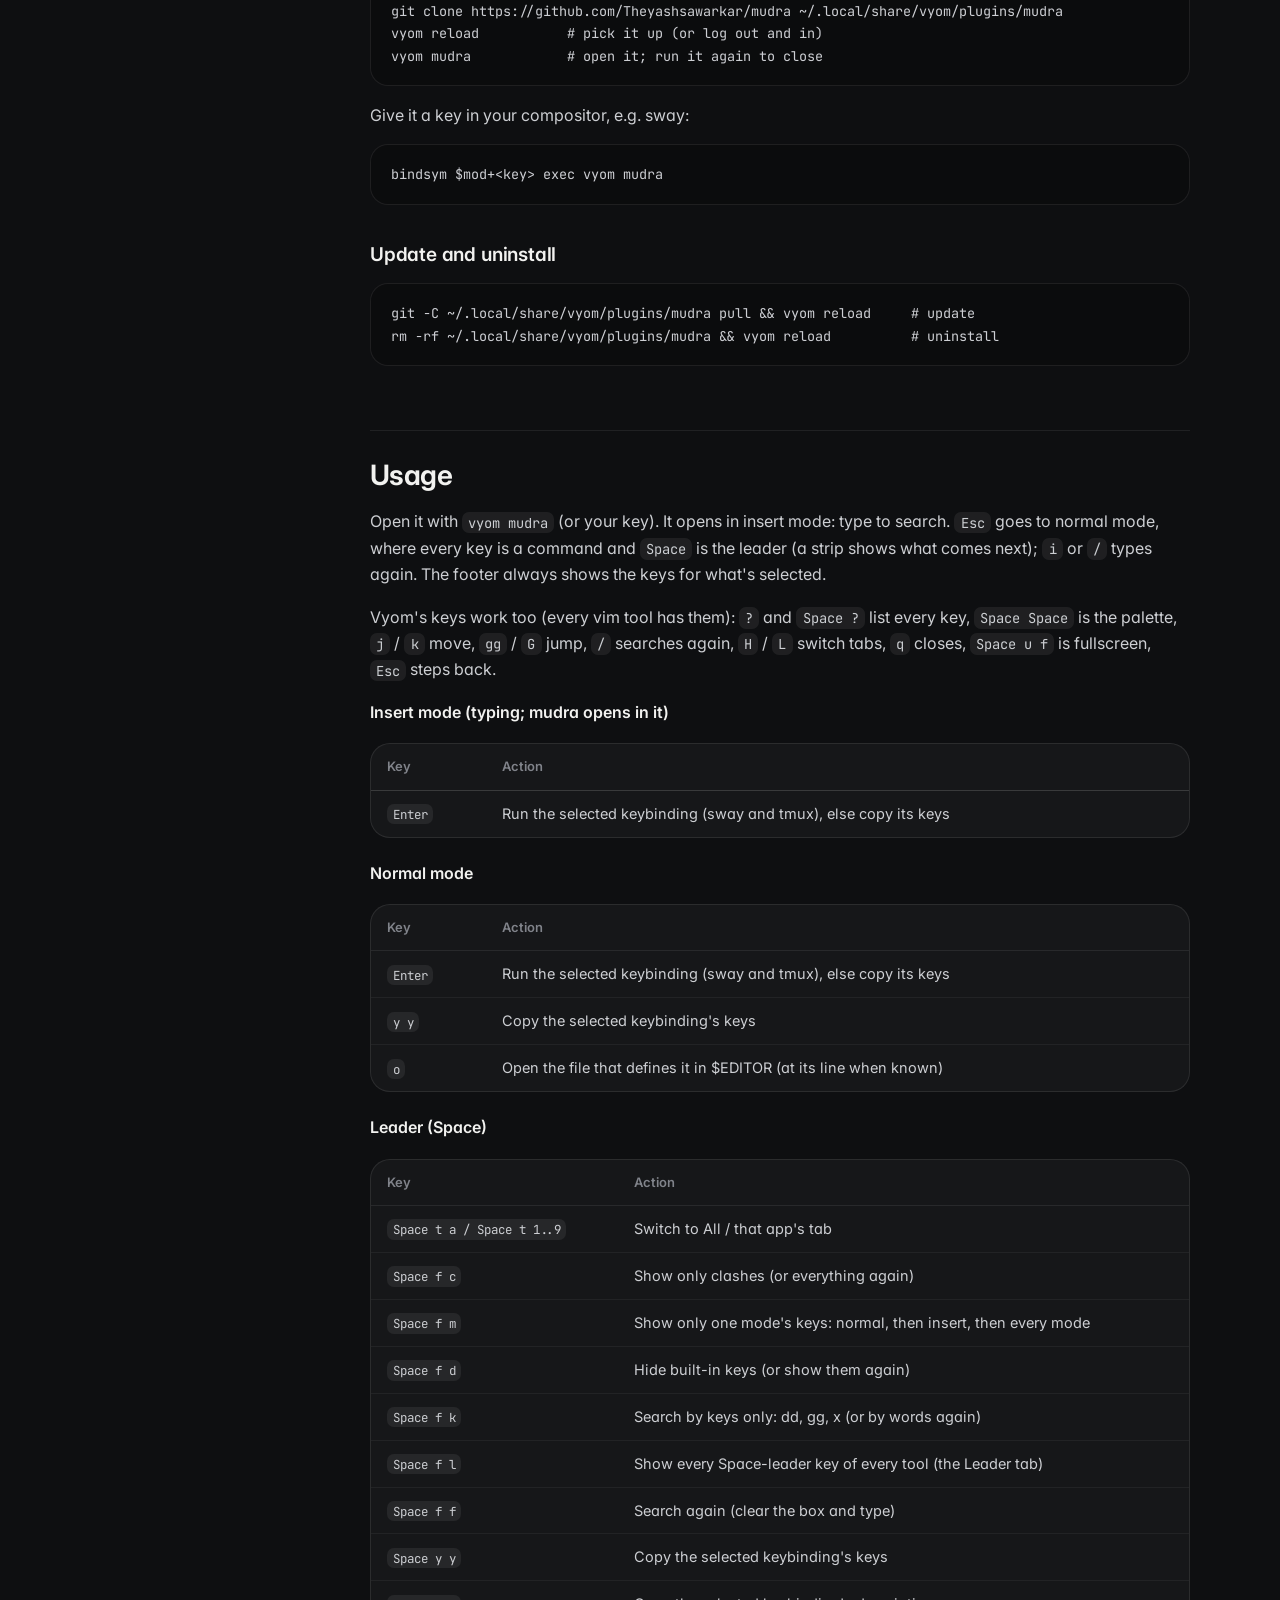
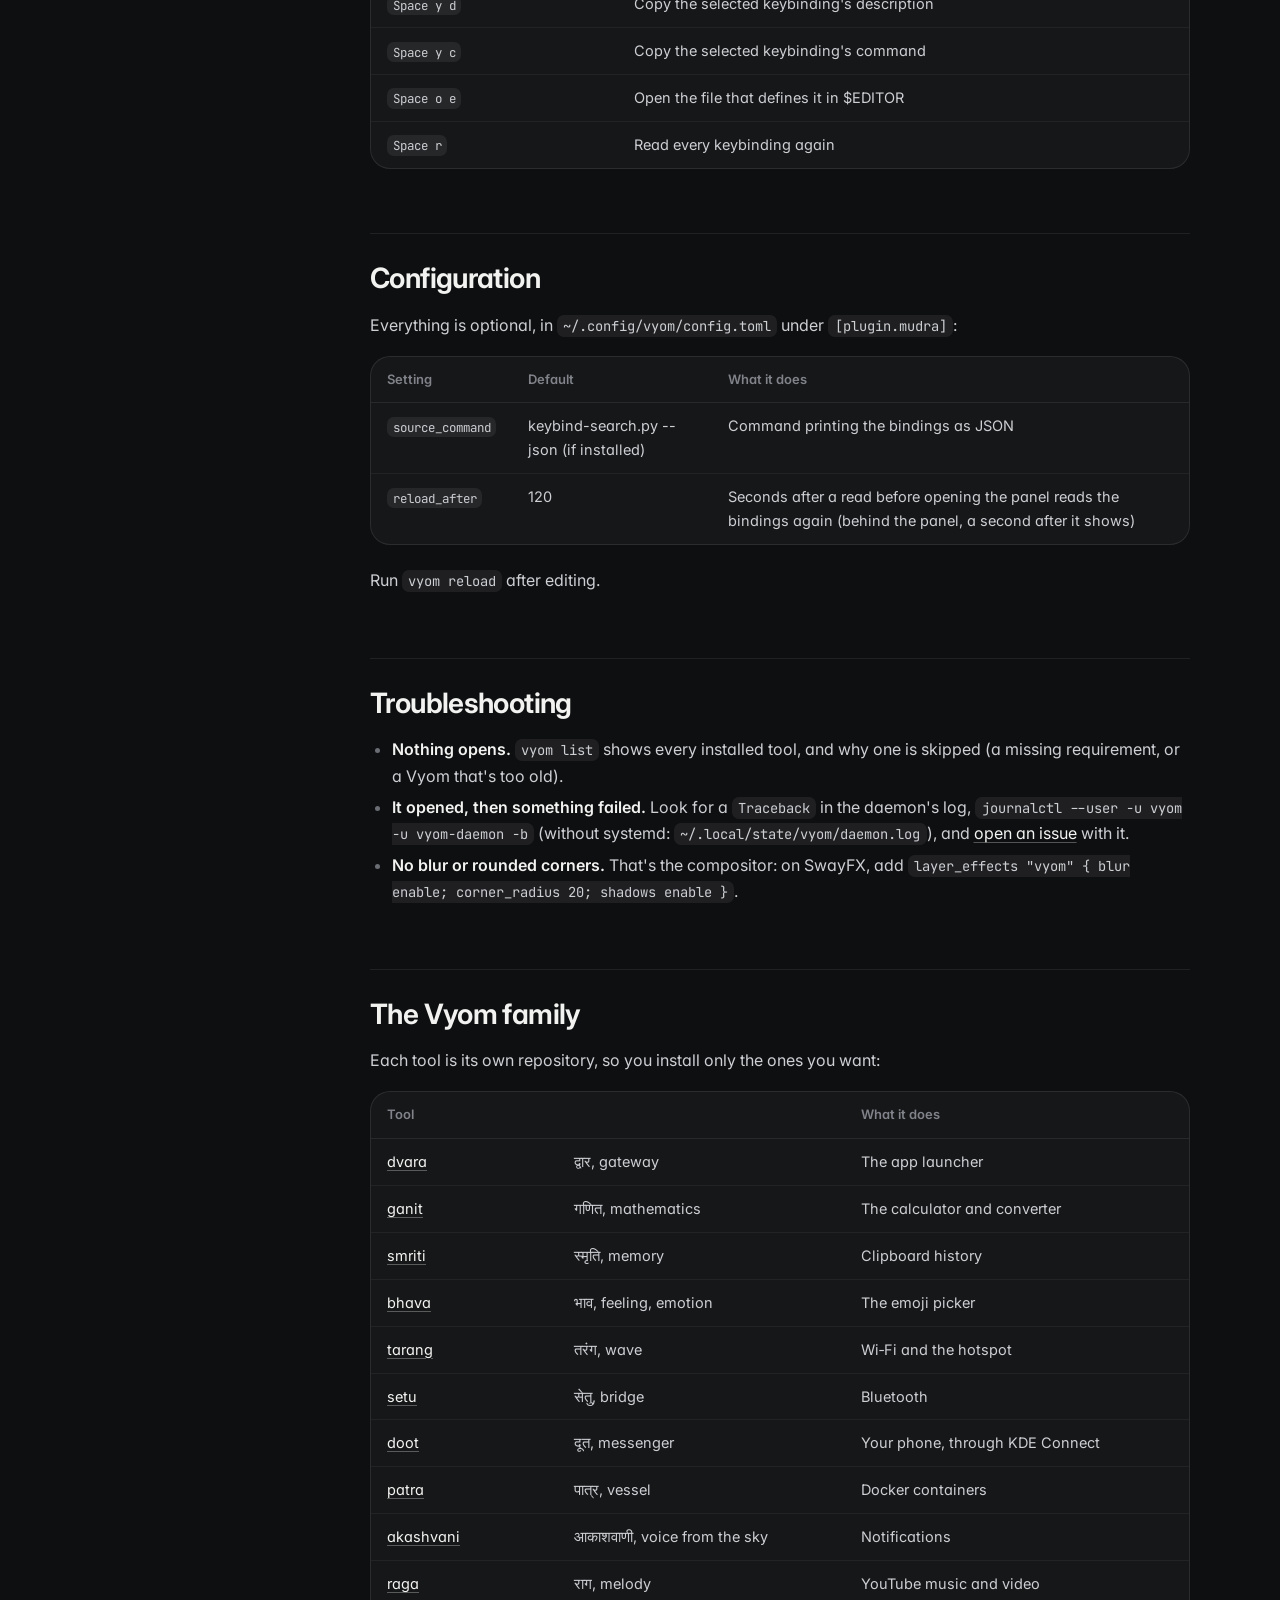
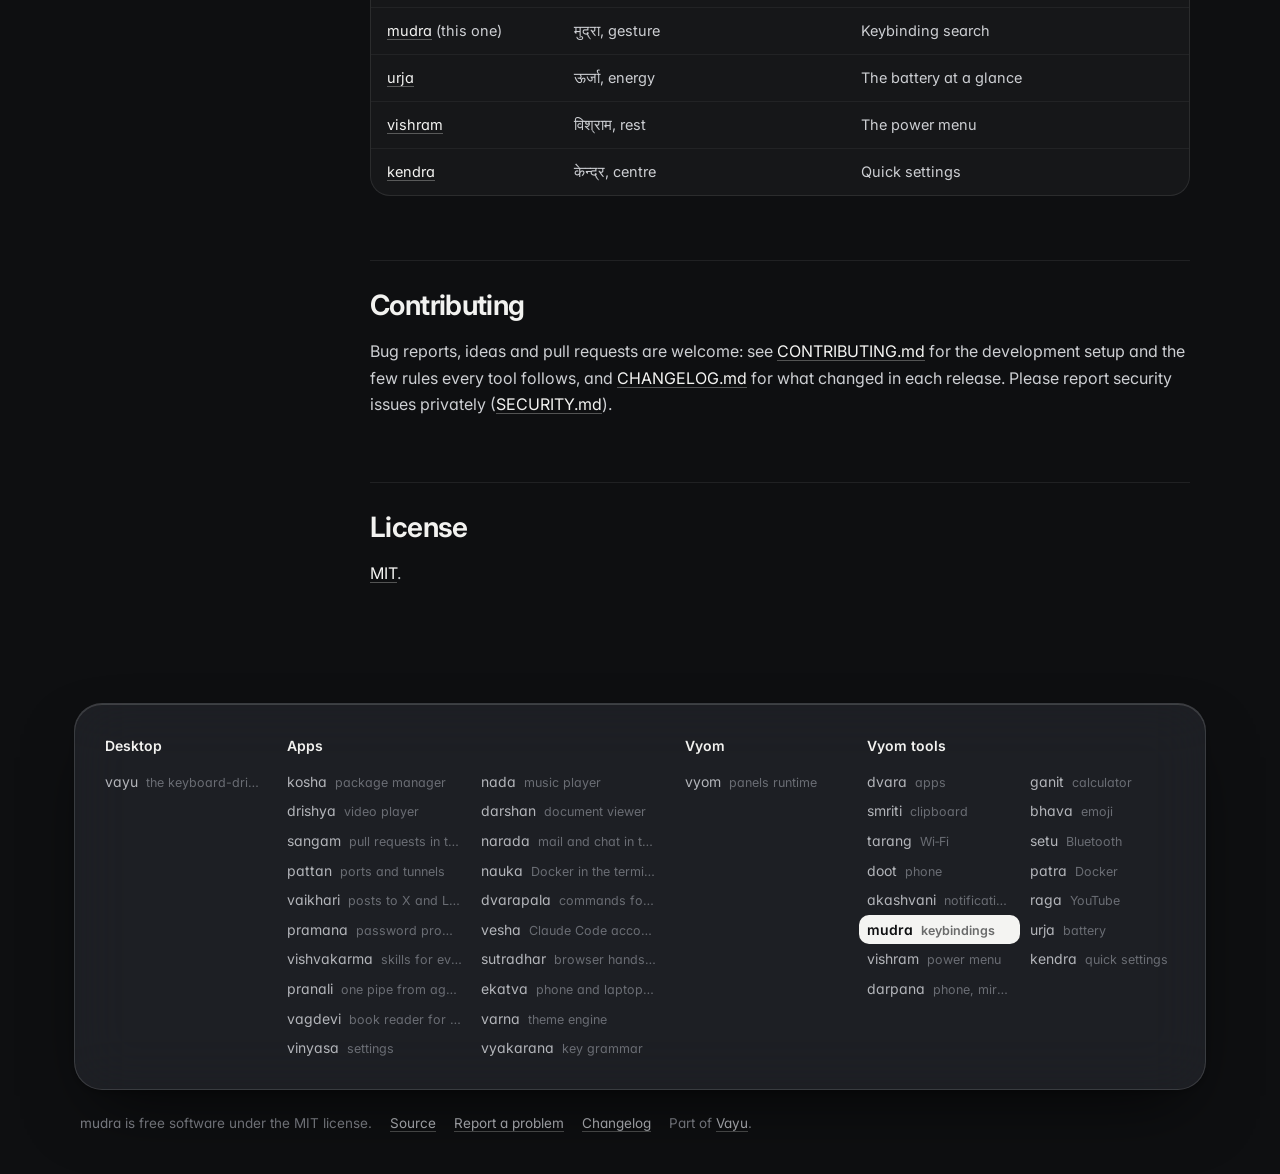
==== commit 83dcbe29: "Reopening is quick again: the bindings are read again at most every 2 min The ~2 s read (and its par" ====
--- a/docs/index.html
+++ b/docs/index.html
@@ -60,7 +60,7 @@
 <!-- END KEYS -->
 <h2 id="configuration"><a class="anchor" href="#configuration">#</a>Configuration</h2>
 <p>Everything is optional, in <code>~/.config/vyom/config.toml</code> under <code>[plugin.mudra]</code>:</p>
-<div class="table"><table><thead><tr><th>Setting</th><th>Default</th><th>What it does</th></tr></thead><tbody><tr><td><code>source_command</code></td><td>keybind-search.py --json (if installed)</td><td>Command printing the bindings as JSON</td></tr></tbody></table></div>
+<div class="table"><table><thead><tr><th>Setting</th><th>Default</th><th>What it does</th></tr></thead><tbody><tr><td><code>source_command</code></td><td>keybind-search.py --json (if installed)</td><td>Command printing the bindings as JSON</td></tr><tr><td><code>reload_after</code></td><td>120</td><td>Seconds after a read before opening the panel reads the bindings again (behind the panel, a second after it shows)</td></tr></tbody></table></div>
 <p>Run <code>vyom reload</code> after editing.</p>
 <h2 id="troubleshooting"><a class="anchor" href="#troubleshooting">#</a>Troubleshooting</h2>
 <ul><li><strong>Nothing opens.</strong> <code>vyom list</code> shows every installed tool, and why one is skipped (a missing requirement, or a Vyom that's too old).</li><li><strong>It opened, then something failed.</strong> Look for a <code>Traceback</code> in the daemon's log, <code>journalctl --user -u vyom -u vyom-daemon -b</code> (without systemd: <code>~/.local/state/vyom/daemon.log</code>), and <a href="https://github.com/Theyashsawarkar/mudra/issues/new/choose">open an issue</a> with it.</li><li><strong>No blur or rounded corners.</strong> That's the compositor: on SwayFX, add <code>layer_effects &quot;vyom&quot; { blur enable; corner_radius 20; shadows enable }</code>.</li></ul>
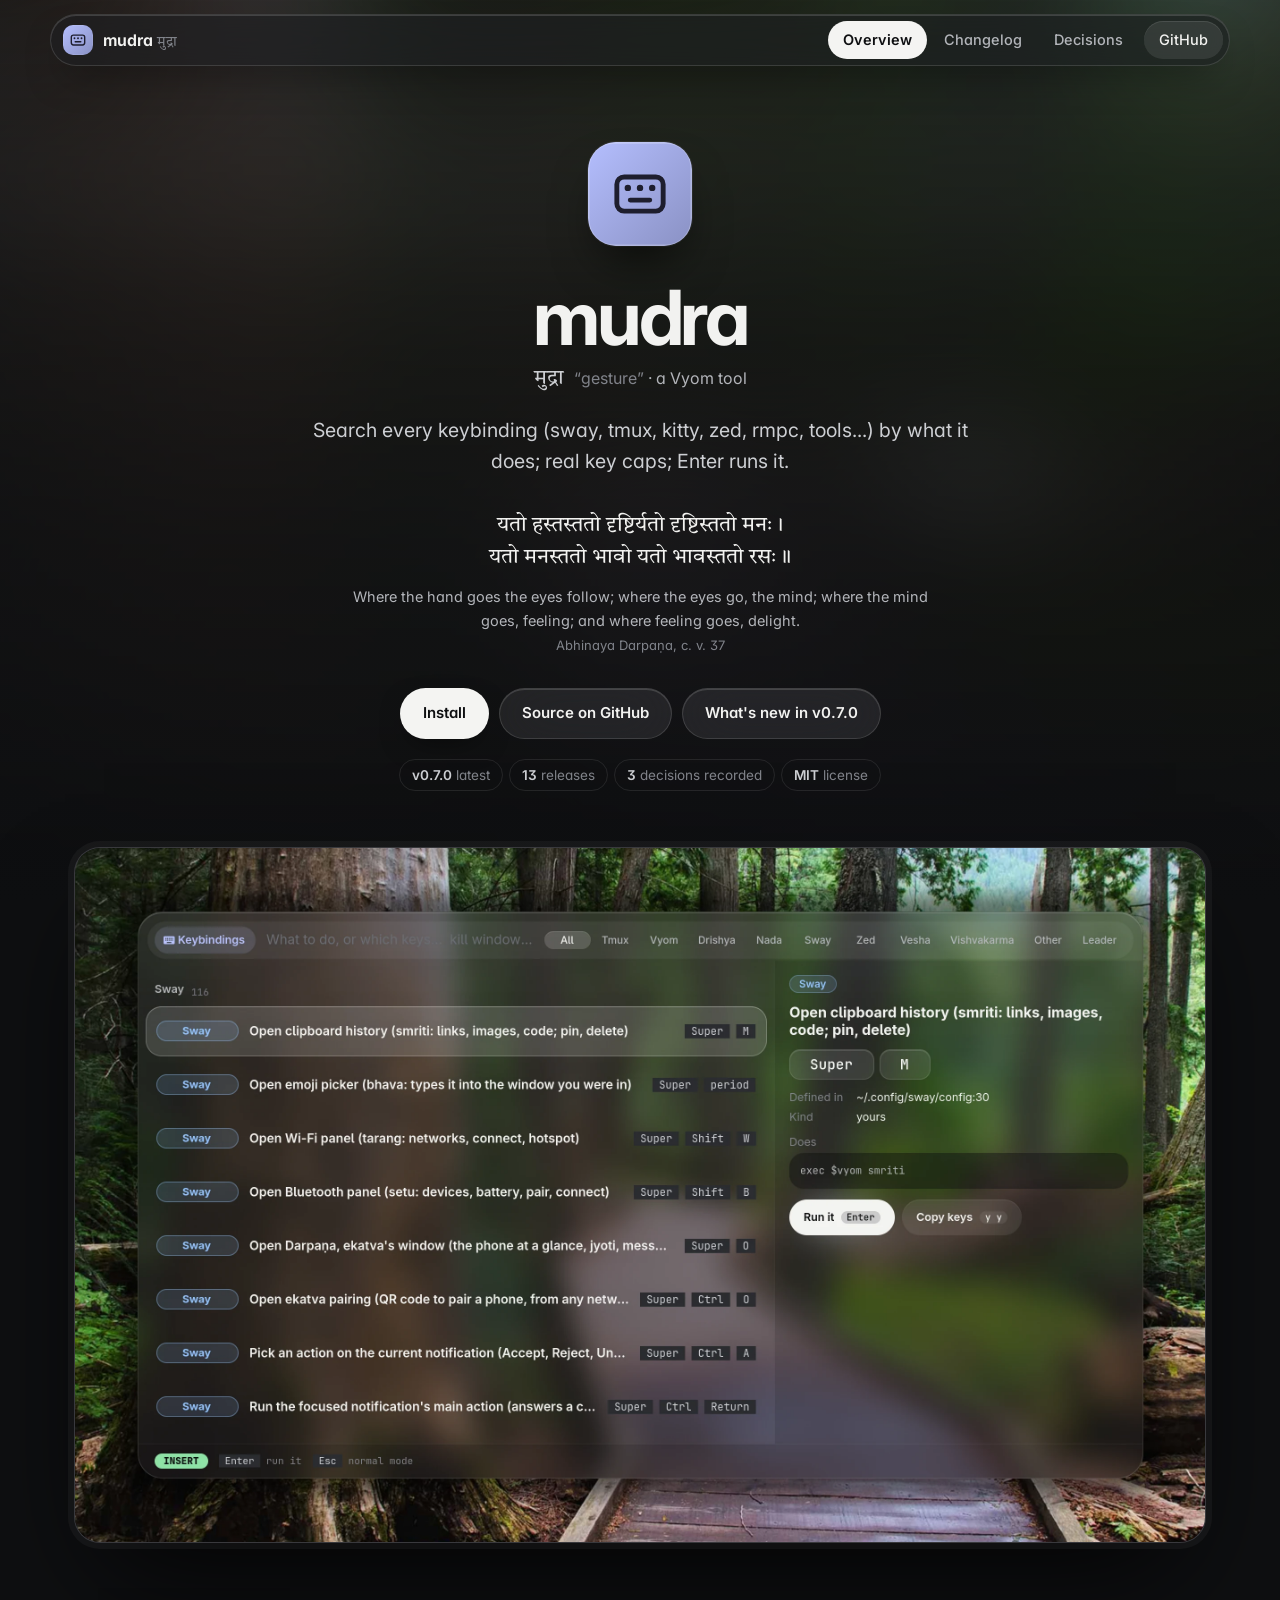
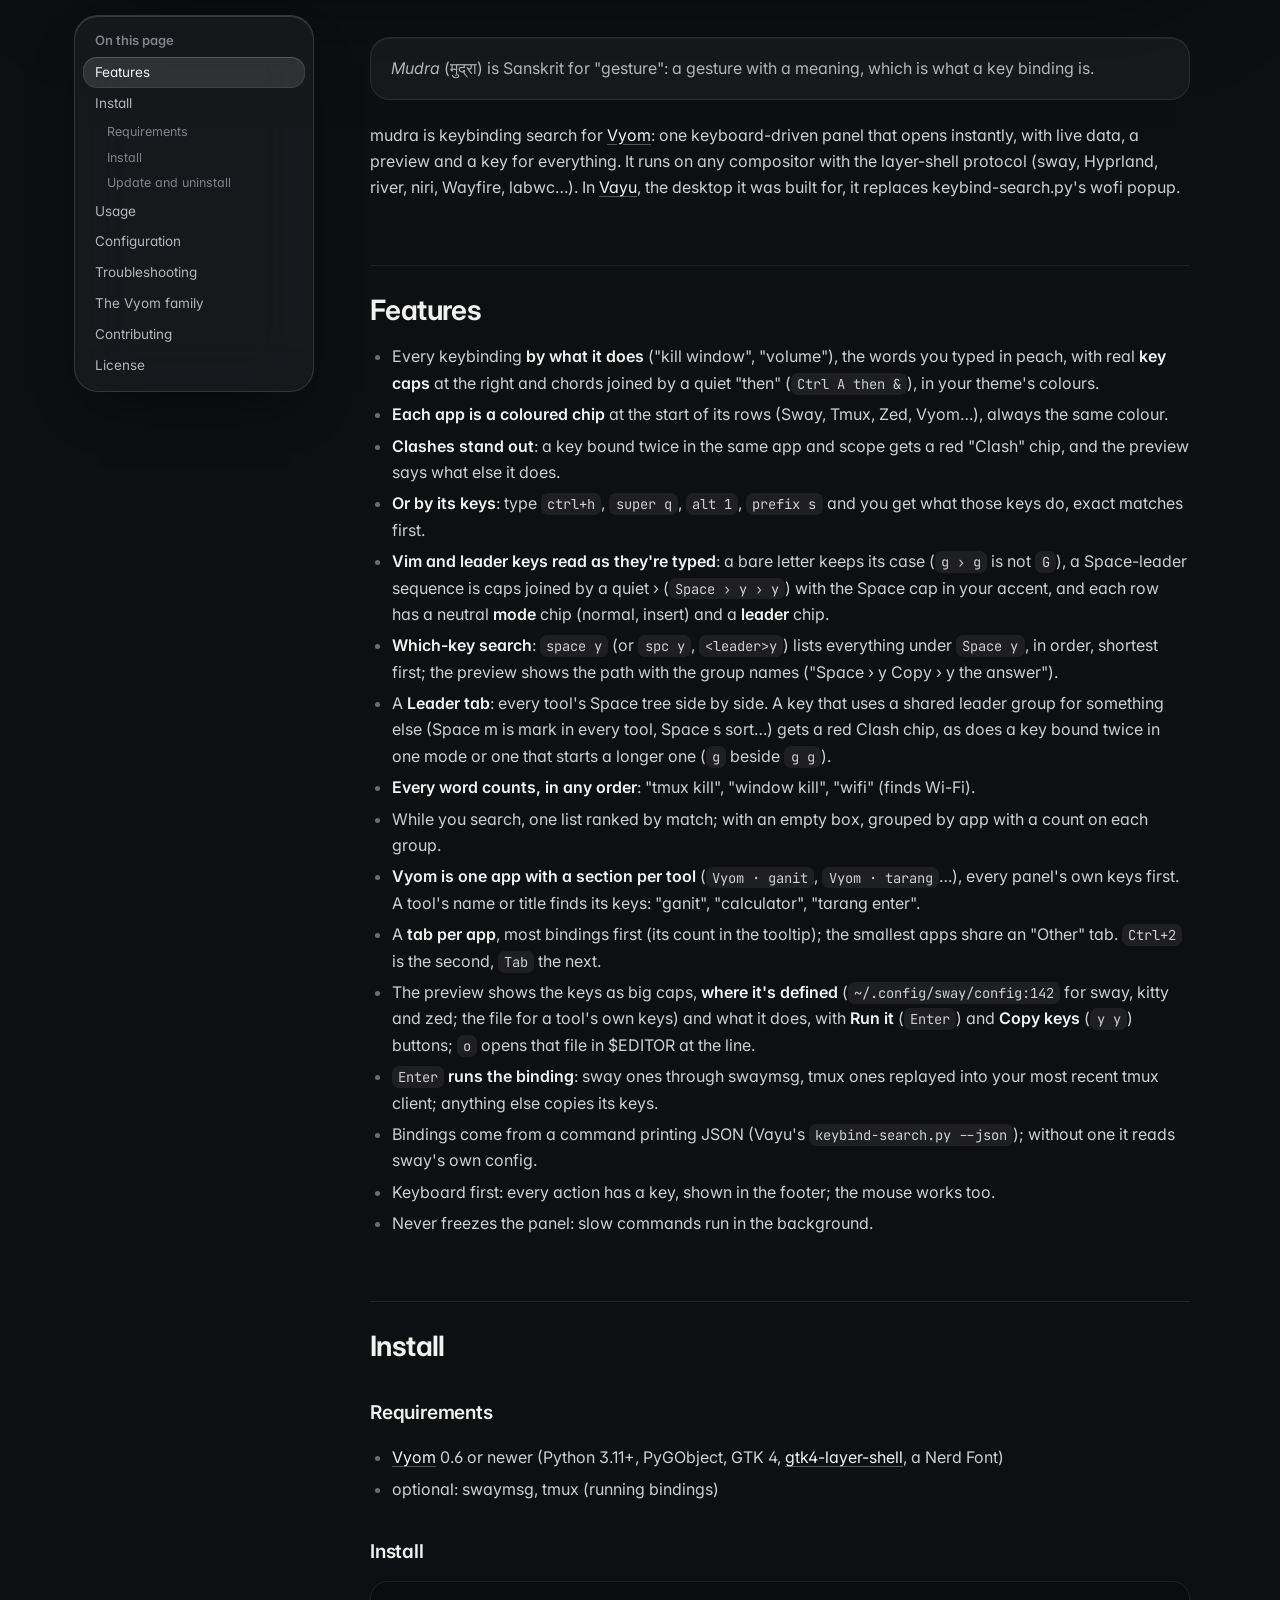
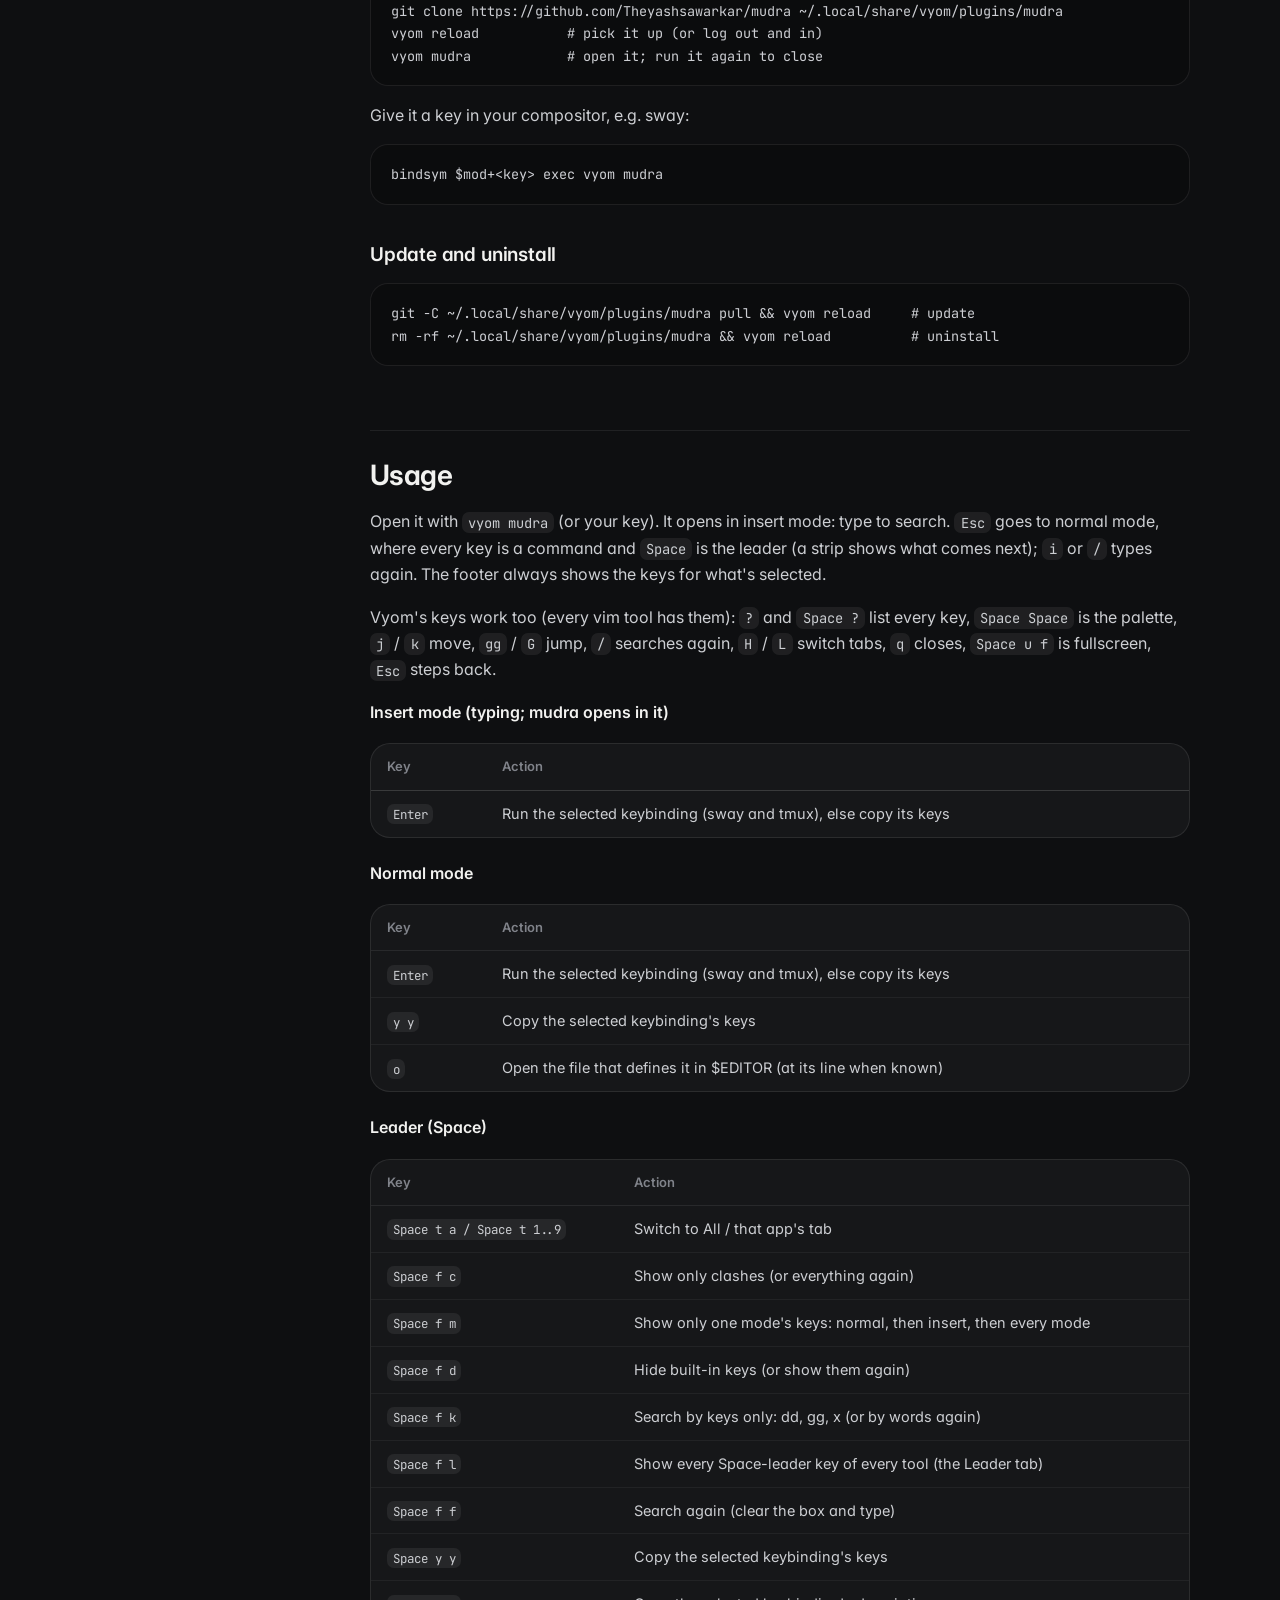
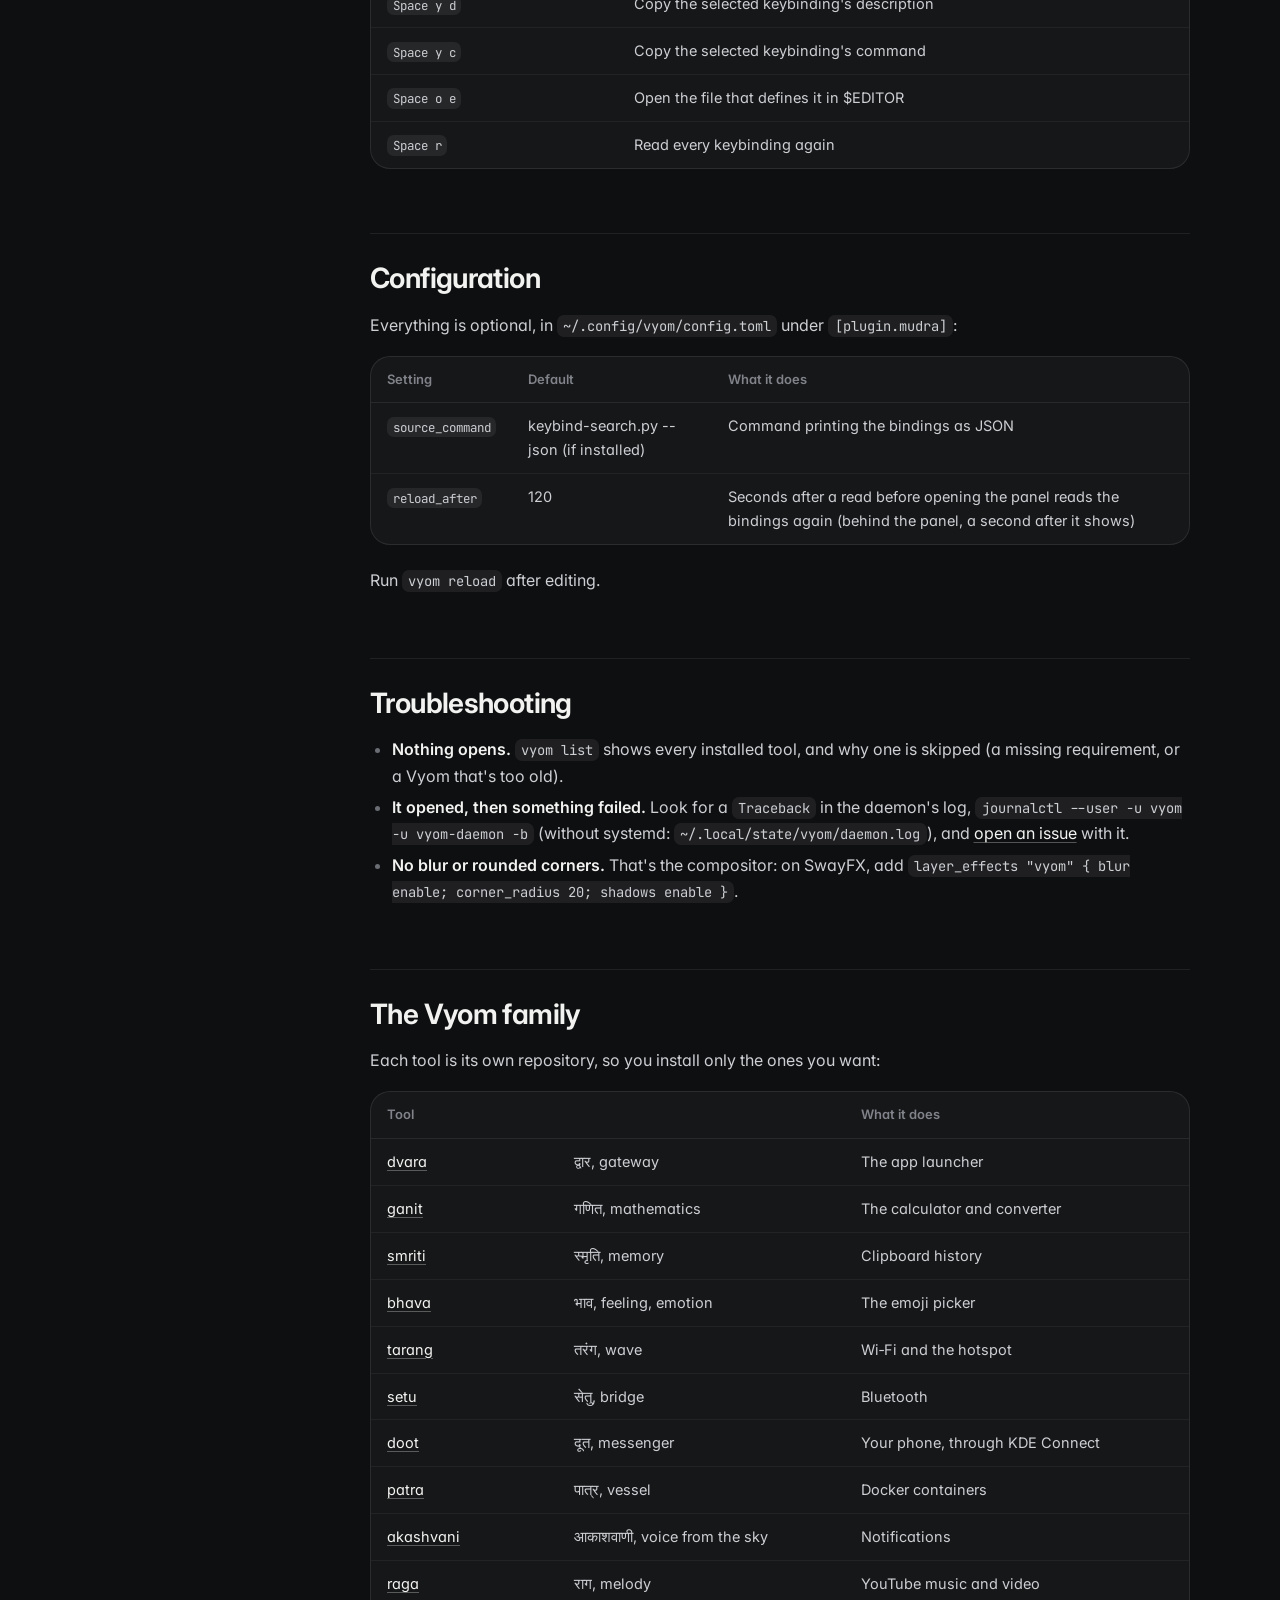
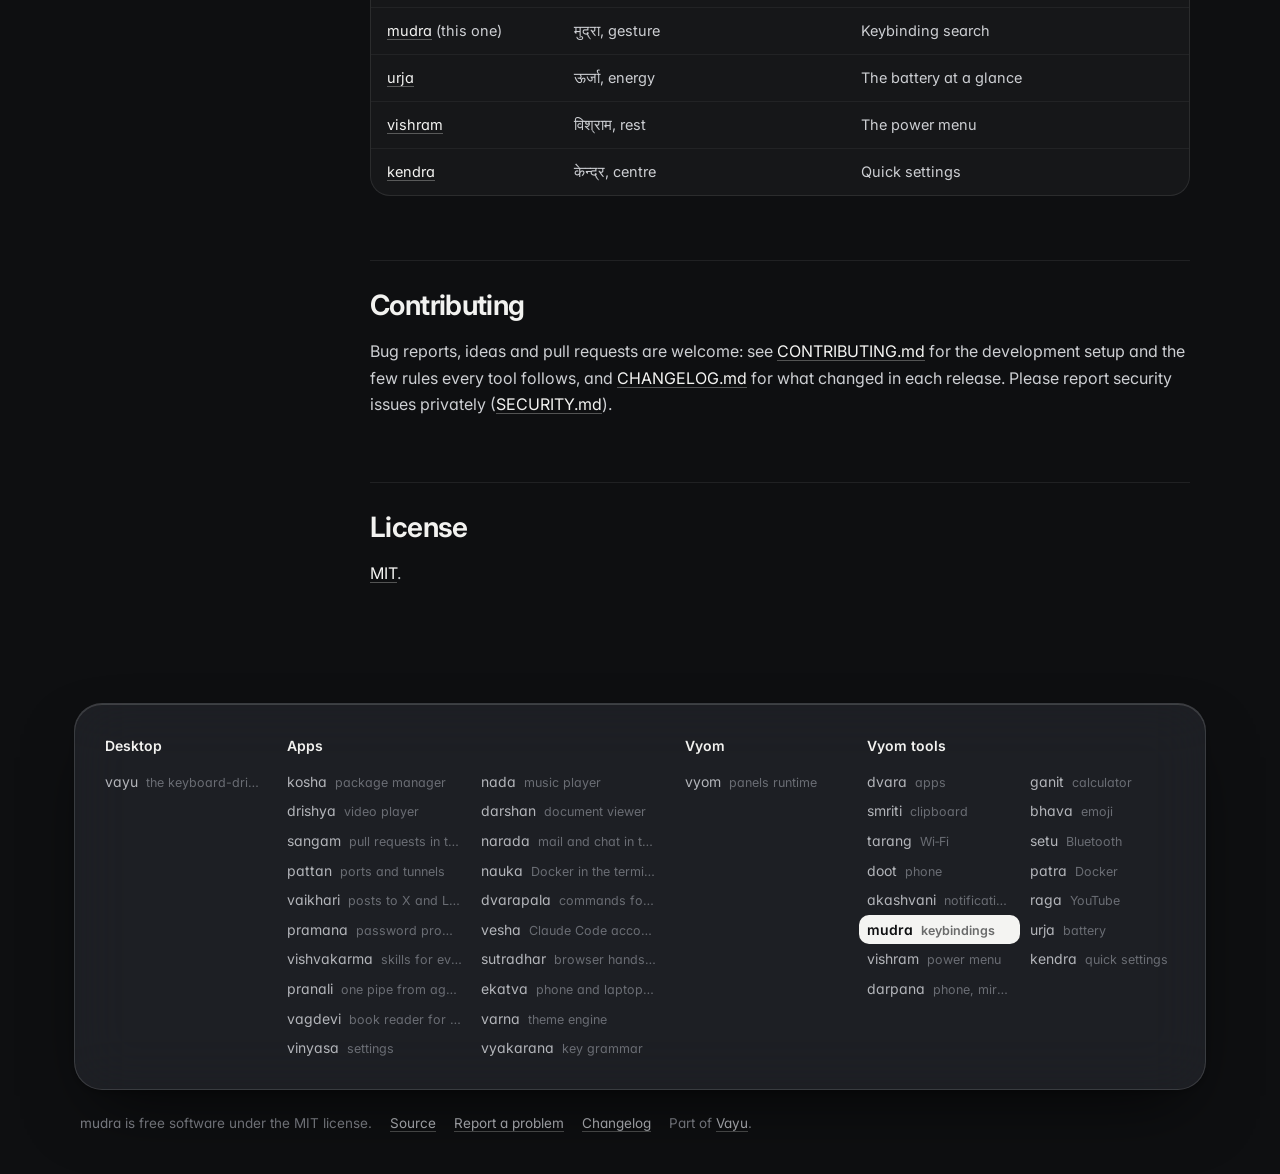
==== commit 801c0be6: "v0.7.0 Co-Authored-By: Claude Opus 5.5 <noreply@anthropic.com>" ====
--- a/docs/index.html
+++ b/docs/index.html
@@ -26,8 +26,8 @@
 <div class="sa"><b lang="sa">मुद्रा</b> <i>“gesture”</i> · a Vyom tool</div>
 <p class="lead">Search every keybinding (sway, tmux, kitty, zed, rmpc, tools...) by what it does; real key caps; Enter runs it.</p>
 <figure class="shloka"><p lang="sa">यतो हस्तस्ततो दृष्टिर्यतो दृष्टिस्ततो मनः ।<br>यतो मनस्ततो भावो यतो भावस्ततो रसः ॥</p><figcaption>Where the hand goes the eyes follow; where the eyes go, the mind; where the mind goes, feeling; and where feeling goes, delight. <cite>Abhinaya Darpaṇa, c. v. 37</cite></figcaption></figure>
-<div class="cta"><a class="btn primary" href="#install">Install</a><a class="btn" href="https://github.com/Theyashsawarkar/mudra">Source on GitHub</a><a class="btn" href="changelog.html">What's new in v0.6.1</a></div>
-<div class="meta"><span><b>v0.6.1</b> latest</span><span><b>12</b> releases</span><span><b>3</b> decisions recorded</span><span><b>MIT</b> license</span></div>
+<div class="cta"><a class="btn primary" href="#install">Install</a><a class="btn" href="https://github.com/Theyashsawarkar/mudra">Source on GitHub</a><a class="btn" href="changelog.html">What's new in v0.7.0</a></div>
+<div class="meta"><span><b>v0.7.0</b> latest</span><span><b>13</b> releases</span><span><b>3</b> decisions recorded</span><span><b>MIT</b> license</span></div>
 </header>
 <figure class="shot"><img src="assets/screenshots/mudra.webp" alt="mudra: keybindings found by what they do, each with its key caps; the picked one's keys, where it is defined, what it runs and Run it" fetchpriority="high"></figure>
 <div class="wrap"><aside class="toc"><b>On this page</b><a class="l2" href="#features">Features</a><a class="l2" href="#install">Install</a><a class="l3" href="#requirements">Requirements</a><a class="l3" href="#install">Install</a><a class="l3" href="#update-and-uninstall">Update and uninstall</a><a class="l2" href="#usage">Usage</a><a class="l2" href="#configuration">Configuration</a><a class="l2" href="#troubleshooting">Troubleshooting</a><a class="l2" href="#the-vyom-family">The Vyom family</a><a class="l2" href="#contributing">Contributing</a><a class="l2" href="#license">License</a></aside><article>
